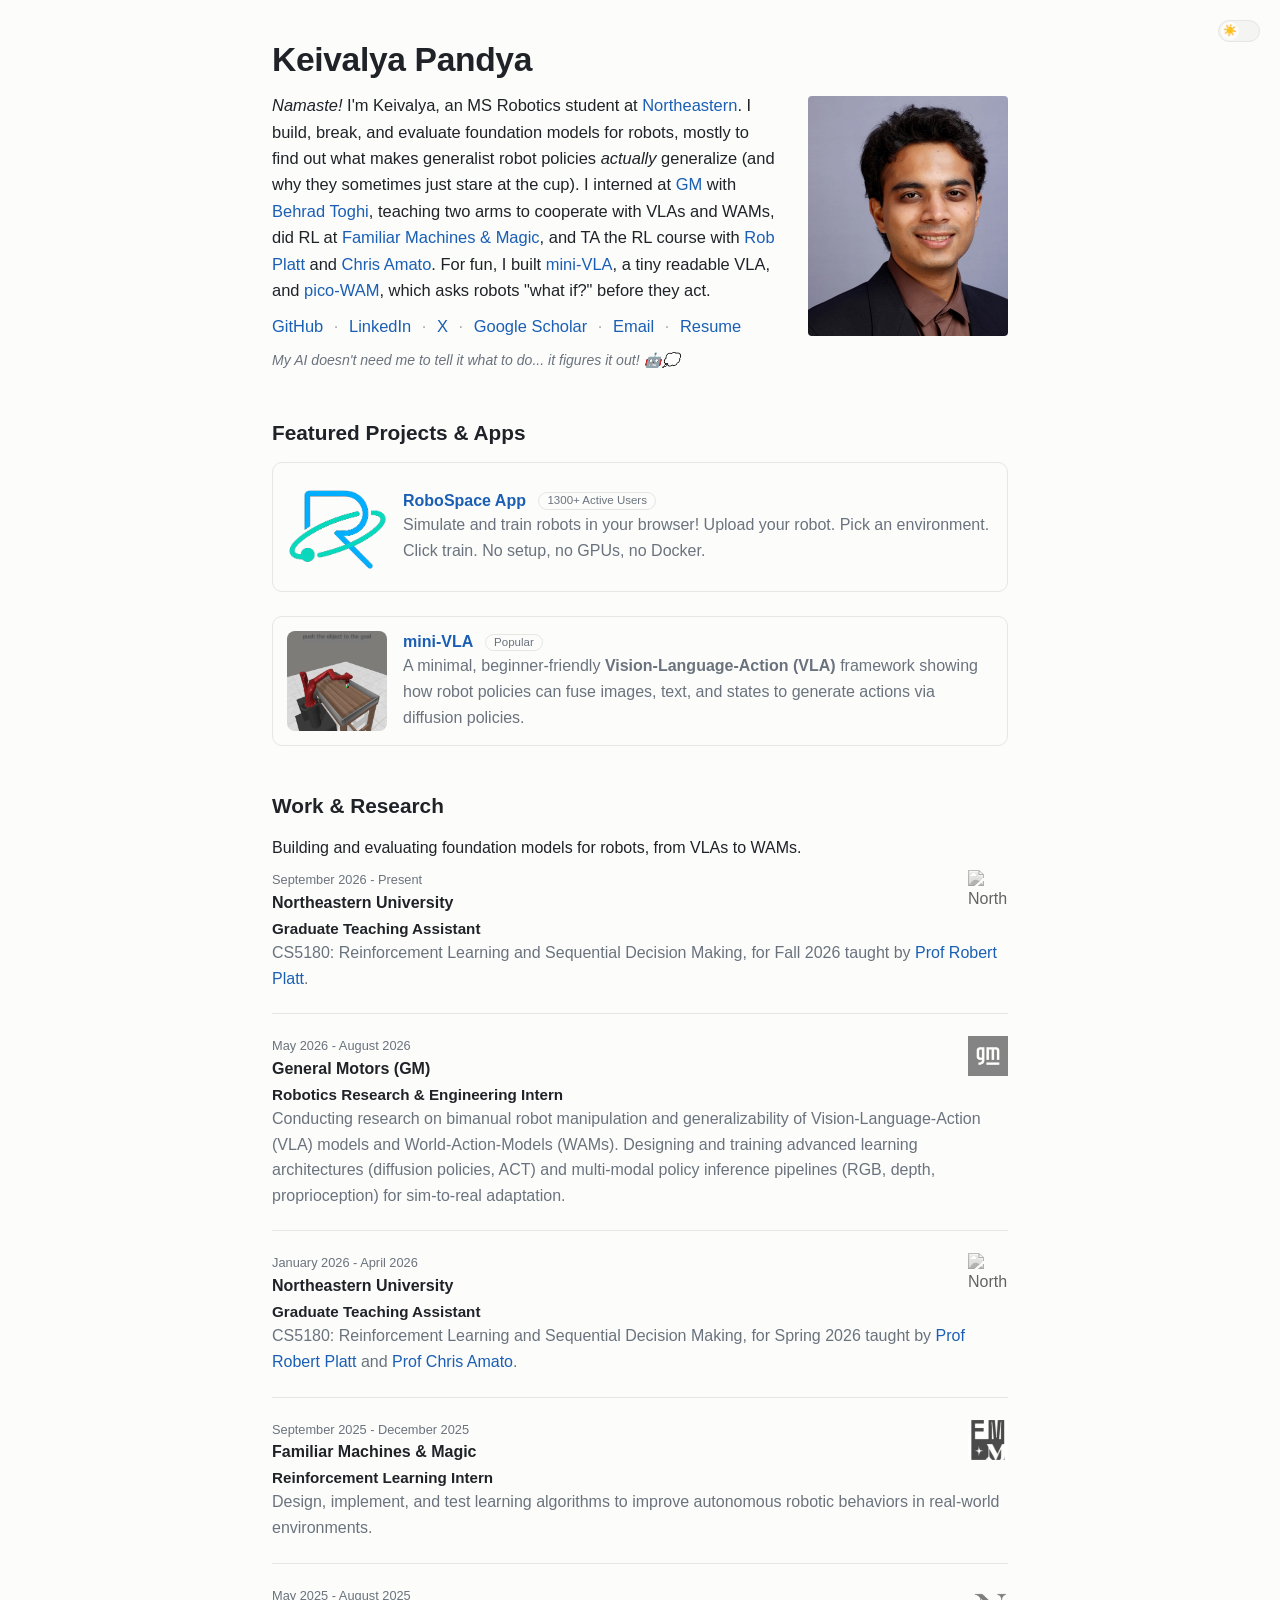
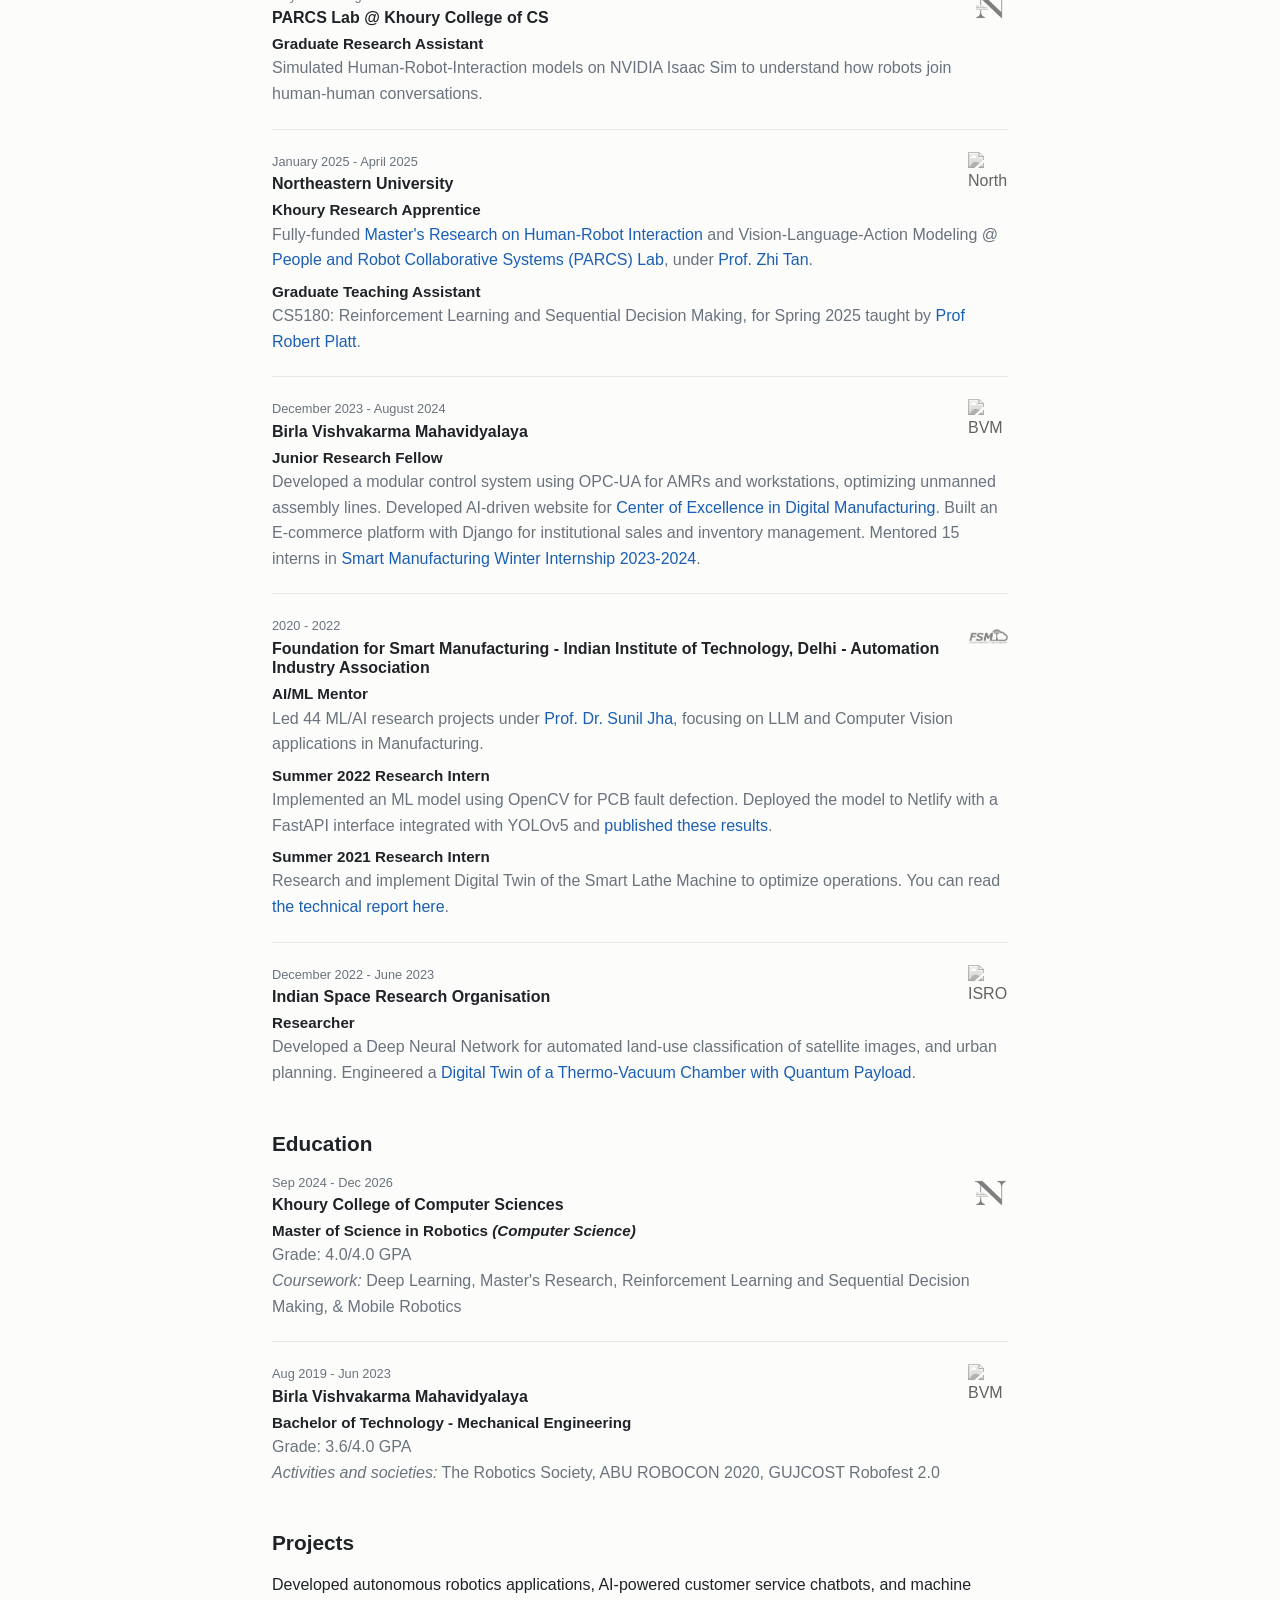
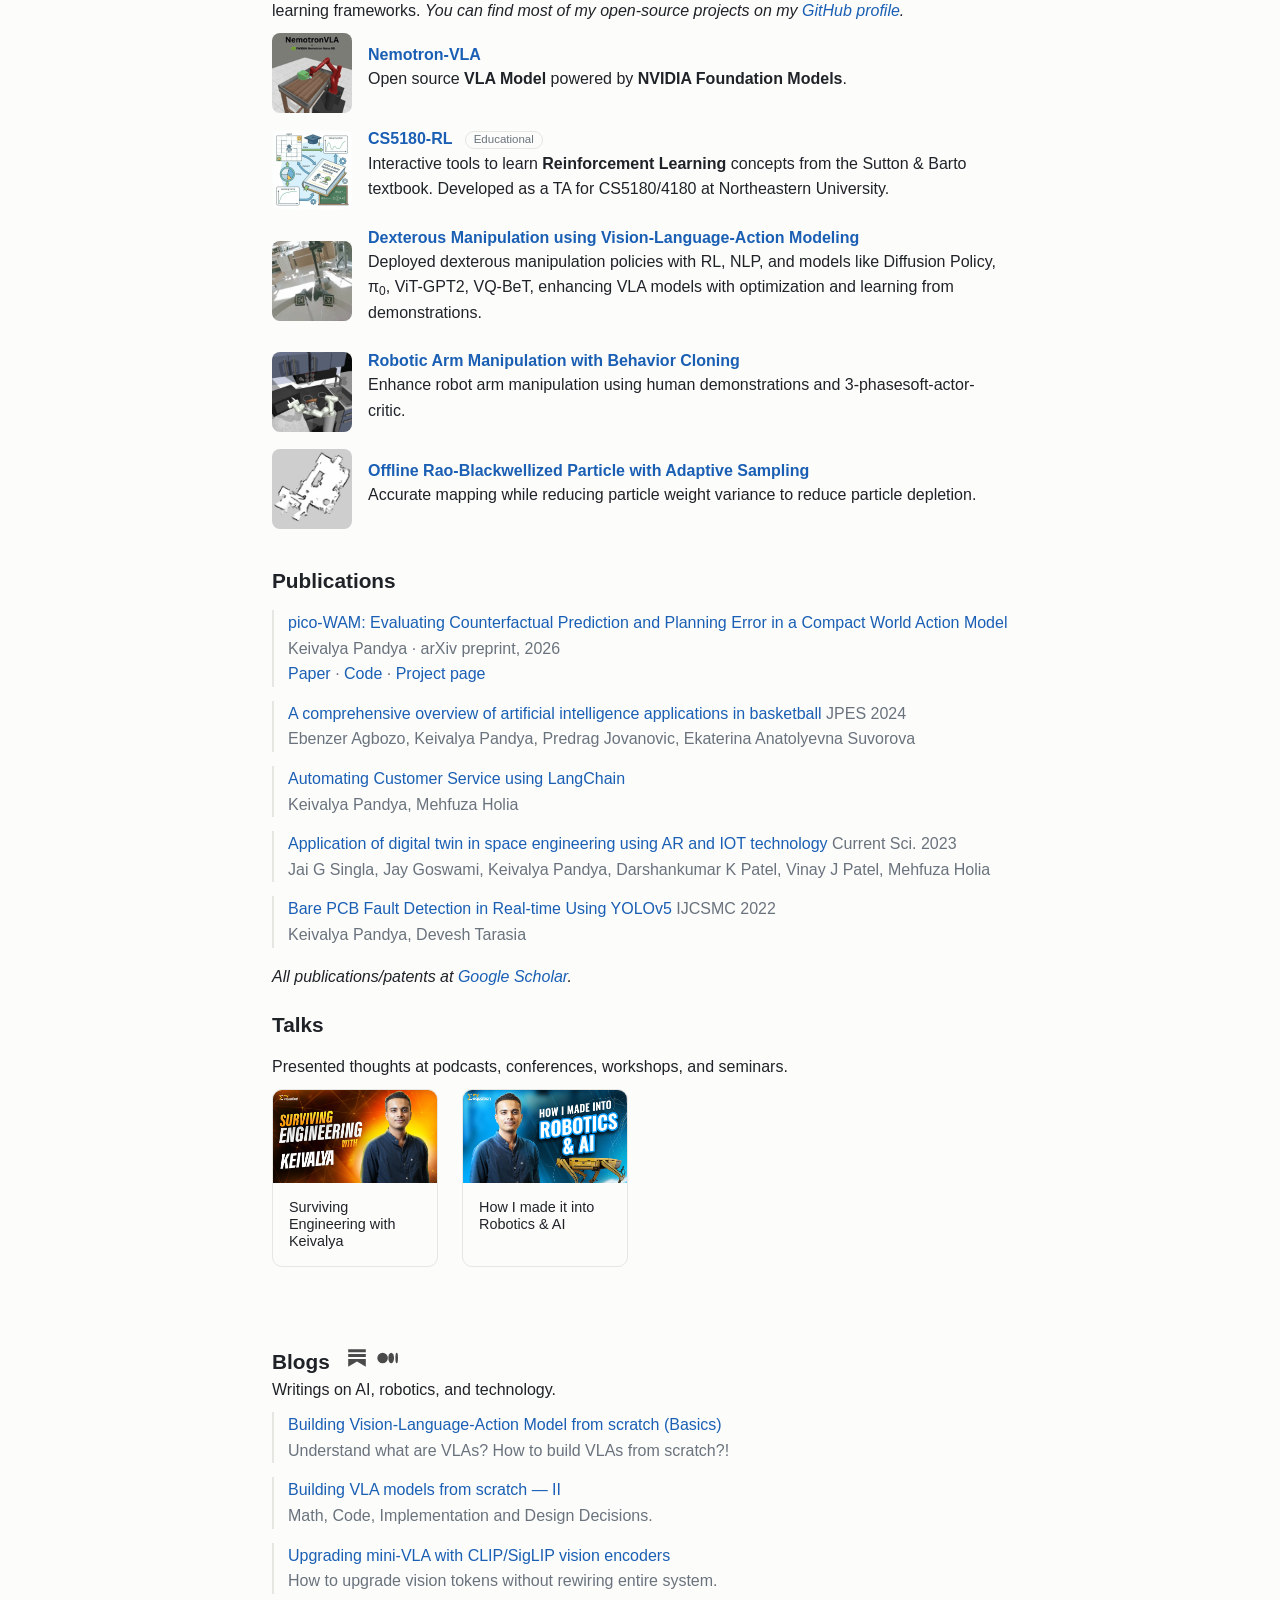
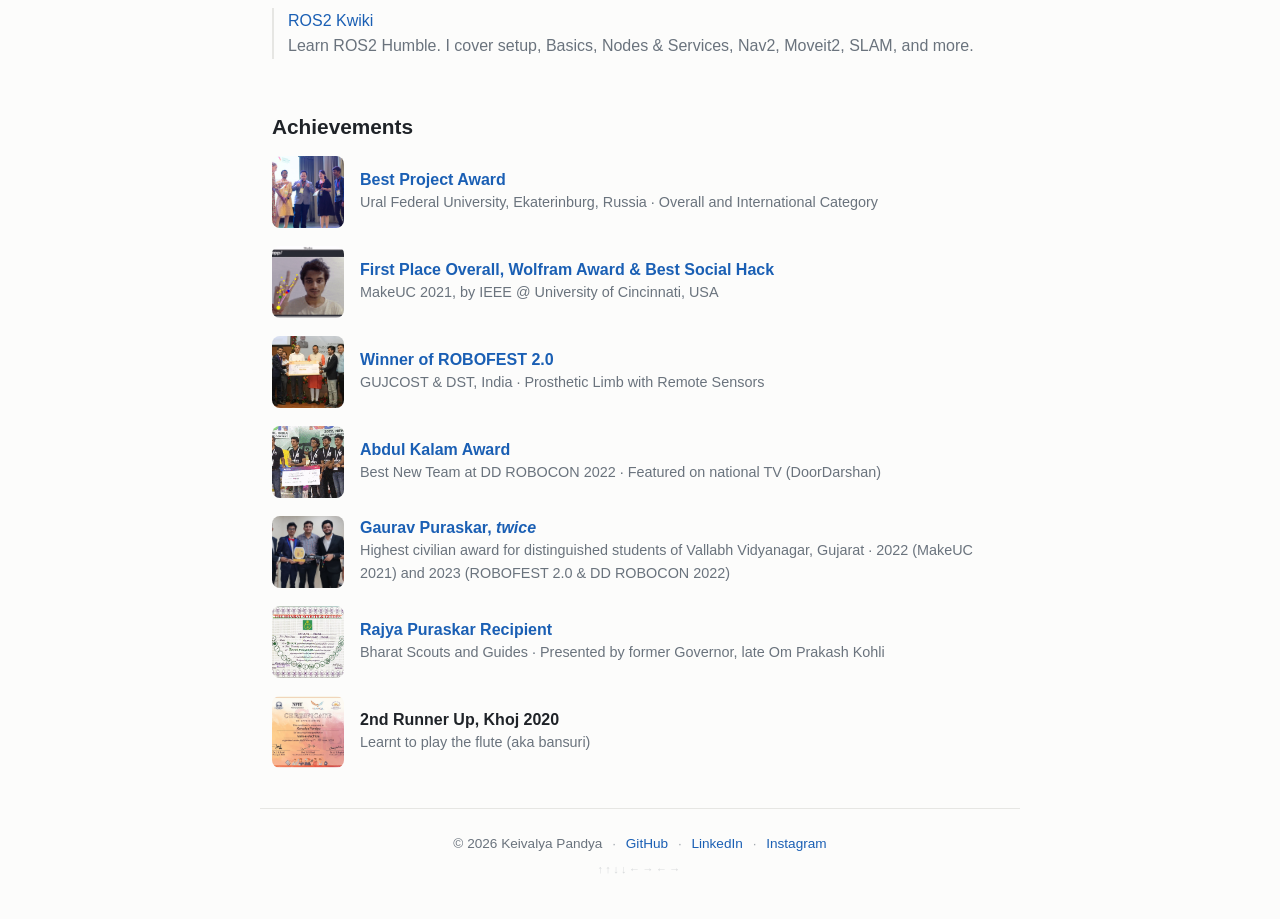
==== index.html @ 1aadc656 "Move resume link to the end of the hero links" ====
<!DOCTYPE html>
<html lang="en">

<head>
    <meta charset="UTF-8">
    <meta name="viewport" content="width=device-width, initial-scale=1.0">
    <title>Keivalya Pandya</title>
    <link rel="icon" href="assets/favicon.ico" type="image/x-icon">
    <link href="https://cdn.jsdelivr.net/npm/bootstrap@5.3.3/dist/css/bootstrap.min.css" rel="stylesheet">
    <link rel="stylesheet" href="style.css">
    <meta name="description"
        content="Keivalya Pandya is an AI researcher and robotics developer passionate about natural language processing for intelligent systems.">
    <meta name="keywords"
        content="Keivalya Pandya, AI, Robotics, NLP, HRI, Computer Vision, Reinforcement Learning, Perception, Mobile Robotics, Northeastern University, Khoury Research, PARCS Lab">
    <meta name="author" content="Keivalya Pandya">
    <meta property="og:title" content="Keivalya Pandya">
    <meta property="og:description"
        content="AI researcher and robotics developer passionate about natural language processing for intelligent systems.">
    <meta property="og:image" content="assets/keivalya.jpg">
    <meta property="og:url" content="https://keivalya.com">
    <meta property="og:type" content="website">
    <meta property="og:site_name" content="Keivalya Pandya">
    <meta property="og:locale" content="en_US">
    <meta name="twitter:card" content="summary">
    <meta name="twitter:site" content="@keivalya">
    <meta name="twitter:creator" content="@keivalya">
    <meta name="twitter:title" content="Keivalya Pandya">
    <meta name="twitter:description"
        content="AI researcher and robotics developer passionate about natural language processing for intelligent systems.">
    <meta name="twitter:image" content="assets/keivalya.jpg">
    <meta name="twitter:image:alt" content="Keivalya Pandya">
    <meta name="twitter:url" content="https://keivalya.com">
    <meta name="twitter:label1" content="Written by">
    <meta name="twitter:data1" content="Keivalya Pandya">
    <!-- Google tag (gtag.js) -->
    <script async src="https://www.googletagmanager.com/gtag/js?id=G-KB3W913BBC"></script>
    <script>
        window.dataLayer = window.dataLayer || [];
        function gtag() { dataLayer.push(arguments); }
        gtag('js', new Date());

        gtag('config', 'G-KB3W913BBC');
    </script>
    <script src="js/headline.js"></script>
    <script src="js/toggle-theme.js"></script>
    <script src="js/eggs.js" defer></script>
</head>

<body class="light-mode">
    <div class="theme-switch-wrapper">
        <label class="theme-switch" for="checkbox">
            <input type="checkbox" id="checkbox" onchange="toggleTheme()" />
            <div class="slider round"></div>
        </label>
    </div>
    <header class="hero container">
        <div class="hero-text">
            <h1>Keivalya Pandya</h1>
            <p class="hero-bio">
                <em>Namaste!</em> I'm Keivalya, an MS Robotics student at
                <a href="https://www.khoury.northeastern.edu/" target="_blank">Northeastern</a>. I build, break, and
                evaluate foundation models for robots, mostly to find out what makes generalist robot policies
                <em>actually</em> generalize (and why they sometimes just stare at the cup). I interned at
                <a href="https://www.gm.com/" target="_blank">GM</a> with
                <a href="https://toghi.net/" target="_blank">Behrad Toghi</a>, teaching two arms to cooperate with VLAs
                and WAMs, did RL at
                <a href="https://www.familiarmachines.com/" target="_blank">Familiar Machines &amp; Magic</a>, and TA
                the RL course with
                <a href="https://www.khoury.northeastern.edu/people/robert-platt/" target="_blank">Rob Platt</a> and
                <a href="https://www.khoury.northeastern.edu/people/chris-amato/" target="_blank">Chris Amato</a>.
                For fun, I built <a href="https://github.com/keivalya/mini-vla" target="_blank">mini-VLA</a>, a tiny
                readable VLA, and <a href="pico-wam/">pico-WAM</a>, which asks robots "what if?" before they act.
            </p>
            <p class="hero-links">
                <a href="https://github.com/keivalya" target="_blank">GitHub</a>
                <span class="sep">&middot;</span>
                <a href="https://linkedin.com/in/keivalya" target="_blank">LinkedIn</a>
                <span class="sep">&middot;</span>
                <a href="https://x.com/keivalyap" target="_blank">X</a>
                <span class="sep">&middot;</span>
                <a href="https://scholar.google.com/citations?user=Swvp-1MAAAAJ" target="_blank">Google Scholar</a>
                <span class="sep">&middot;</span>
                <a href="mailto:keivalyapandya@gmail.com">Email</a>
                <span class="sep">&middot;</span>
                <a href="resume.pdf" target="_blank">Resume</a>
            </p>
            <p class="hero-note" id="bio-text">I build robots so they work, and I play! 🤖🧠🦾</p>
        </div>
        <img src="assets/keivalya-hero.jpg" alt="Keivalya Pandya" class="hero-img" width="200" height="240" fetchpriority="high">
    </header>
    <div class="container">
        <section class="mb-4">
            <h2>Featured Projects & Apps</h2>
            <div class="row">
                <div class="col-md-12 d-flex align-items-center mb-4 featured-project">
                    <img loading="lazy" decoding="async" src="assets/robospace.png" alt="RoboSpace App" class="img-fluid rounded me-3"
                        style="width: 100px; height: 100px; object-fit: cover;">
                    <div>
                        <h5><a href="https://robospace.app" target="_blank">RoboSpace App</a> <span
                                class="tag">1300+ Active Users</span></h5>
                        <p>Simulate and train robots in your browser! Upload your robot. Pick an environment. Click
                            train. No setup, no GPUs, no Docker.</p>
                    </div>
                </div>

                <div class="col-md-12 d-flex align-items-center mb-4 featured-project">
                    <img loading="lazy" decoding="async" src="assets/mini-vla.gif" alt="mini-VLA" class="img-fluid rounded me-3"
                        style="width: 100px; height: 100px; object-fit: cover;">
                    <div>
                        <h5><a href="https://github.com/keivalya/mini-vla" target="_blank">mini-VLA</a> <span
                                class="tag">Popular</span></h5>
                        <p>A minimal, beginner-friendly <strong>Vision-Language-Action (VLA)</strong> framework showing
                            how robot policies can fuse images, text, and states to generate actions via diffusion
                            policies.</p>
                    </div>
                </div>
            </div>
        </section>
        <section class="mb-4">
            <h2>Work & Research</h2>
            <p>
                Building and evaluating foundation models for robots, from VLAs to WAMs.
            </p>
            <div class="timeline">
                <!-- Northeastern University (Fall 2026) -->
                <div class="timeline-item">
                    <div class="timeline-header">
                        <div class="timeline-info">
                            <div class="timeline-date">September 2026 - Present</div>
                            <h5>Northeastern University</h5>
                        </div>
                        <div class="company-logo">
                            <img loading="lazy" decoding="async" src="https://upload.wikimedia.org/wikipedia/commons/b/bb/NU_RGB_seal_R.png"
                                alt="Northeastern University Logo">
                        </div>
                    </div>
                    <div class="timeline-content">
                        <div class="position">
                            <h6>Graduate Teaching Assistant</h6>
                            <p>CS5180: Reinforcement Learning and Sequential Decision Making, for Fall 2026 taught by
                                <a href="https://www.khoury.northeastern.edu/people/robert-platt/" target="_blank">Prof
                                    Robert Platt</a>.
                            </p>
                        </div>
                    </div>
                </div>
                <!-- General Motors (GM) -->
                <div class="timeline-item">
                    <div class="timeline-header">
                        <div class="timeline-info">
                            <div class="timeline-date">May 2026 - August 2026</div>
                            <h5>General Motors (GM)</h5>
                        </div>
                        <div class="company-logo">
                            <img loading="lazy" decoding="async" src="assets/gm.png" alt="GM Logo">
                        </div>
                    </div>
                    <div class="timeline-content">
                        <div class="position">
                            <h6>Robotics Research & Engineering Intern</h6>
                            <p>Conducting research on bimanual robot manipulation and generalizability of
                                Vision-Language-Action (VLA) models and World-Action-Models (WAMs). Designing and
                                training advanced learning architectures (diffusion policies, ACT) and multi-modal
                                policy inference pipelines (RGB, depth, proprioception) for sim-to-real adaptation.</p>
                        </div>
                    </div>
                </div>
                <!-- Northeastern University (Spring 2026) -->
                <div class="timeline-item">
                    <div class="timeline-header">
                        <div class="timeline-info">
                            <div class="timeline-date">January 2026 - April 2026</div>
                            <h5>Northeastern University</h5>
                        </div>
                        <div class="company-logo">
                            <img loading="lazy" decoding="async" src="https://upload.wikimedia.org/wikipedia/commons/b/bb/NU_RGB_seal_R.png"
                                alt="Northeastern University Logo">
                        </div>
                    </div>
                    <div class="timeline-content">
                        <div class="position">
                            <h6>Graduate Teaching Assistant</h6>
                            <p>CS5180: Reinforcement Learning and Sequential Decision Making, for Spring 2026 taught by
                                <a href="https://www.khoury.northeastern.edu/people/robert-platt/" target="_blank">Prof
                                    Robert Platt</a> and <a
                                    href="https://www.khoury.northeastern.edu/people/chris-amato/" target="_blank">Prof
                                    Chris Amato</a>.
                            </p>
                        </div>
                    </div>
                </div>
                <!-- FMM -->
                <div class="timeline-item">
                    <div class="timeline-header">
                        <div class="timeline-info">
                            <div class="timeline-date">September 2025 - December 2025</div>
                            <h5>Familiar Machines & Magic</h5>
                        </div>
                        <div class="company-logo">
                            <img loading="lazy" decoding="async" src="assets/fmm_logo.jpeg" alt="FMM Logo">
                        </div>
                    </div>
                    <div class="timeline-content">
                        <div class="position">
                            <h6>Reinforcement Learning Intern</h6>
                            <p>Design, implement, and test learning algorithms to improve autonomous robotic behaviors
                                in real-world environments.</p>
                        </div>
                    </div>
                </div>
                <!-- PARCS Lab -->
                <div class="timeline-item">
                    <div class="timeline-header">
                        <div class="timeline-info">
                            <div class="timeline-date">May 2025 - August 2025</div>
                            <h5>PARCS Lab @ Khoury College of CS</h5>
                        </div>
                        <div class="company-logo">
                            <img loading="lazy" decoding="async" src="assets/khoury.png" alt="PARCS Lab Logo">
                        </div>
                    </div>
                    <div class="timeline-content">
                        <div class="position">
                            <h6>Graduate Research Assistant</h6>
                            <p>Simulated Human-Robot-Interaction models on NVIDIA Isaac Sim to understand how robots
                                join human-human conversations.</p>
                        </div>
                    </div>
                </div>
                <!-- Northeastern University -->
                <div class="timeline-item">
                    <div class="timeline-header">
                        <div class="timeline-info">
                            <div class="timeline-date">January 2025 - April 2025</div>
                            <h5>Northeastern University</h5>
                        </div>
                        <div class="company-logo">
                            <img loading="lazy" decoding="async" src="https://upload.wikimedia.org/wikipedia/commons/b/bb/NU_RGB_seal_R.png"
                                alt="Northeastern University Logo">
                        </div>
                    </div>
                    <div class="timeline-content">
                        <div class="position">
                            <h6>Khoury Research Apprentice</h6>
                            <p>Fully-funded <a href="https://www.keivalya.com/cs7675/" target="_blank">Master's Research
                                    on Human-Robot Interaction</a> and Vision-Language-Action
                                Modeling @ <a href="https://www.khoury.northeastern.edu/research-spaces/"
                                    target="_blank">People and
                                    Robot Collaborative Systems (PARCS) Lab</a>, under <a
                                    href="https://www.khoury.northeastern.edu/people/zhi-tan/">Prof. Zhi Tan</a>.</p>
                        </div>
                        <div class="position">
                            <h6>Graduate Teaching Assistant</h6>
                            <p>CS5180: Reinforcement Learning and Sequential Decision Making, for Spring 2025 taught by
                                <a href="https://www.khoury.northeastern.edu/people/robert-platt/" target="_blank">Prof
                                    Robert
                                    Platt</a>.
                            </p>
                        </div>
                    </div>
                </div>
                <!-- Birla Vishvakarma Mahavidyalaya -->
                <div class="timeline-item">
                    <div class="timeline-header">
                        <div class="timeline-info">
                            <div class="timeline-date">December 2023 - August 2024</div>
                            <h5>Birla Vishvakarma Mahavidyalaya</h5>
                        </div>
                        <div class="company-logo">
                            <img loading="lazy" decoding="async" src="https://upload.wikimedia.org/wikipedia/en/2/2c/Birla_Vishvakarma_Mahavidyalaya_logo.png"
                                alt="BVM Logo">
                        </div>
                    </div>
                    <div class="timeline-content">
                        <div class="position">
                            <h6>Junior Research Fellow</h6>
                            <p>Developed a modular control system using OPC-UA for AMRs and workstations, optimizing
                                unmanned assembly lines. Developed AI-driven website for <a
                                    href="https://bvmengineering.ac.in/dm/index.html" target="_blank"> Center of
                                    Excellence in Digital Manufacturing</a>. Built
                                an E-commerce platform with Django for institutional sales and inventory management.
                                Mentored 15 interns in <a
                                    href="https://bvmengineering.ac.in/dm/pages/internship.html">Smart Manufacturing
                                    Winter Internship 2023-2024</a>.</p>
                        </div>
                    </div>
                </div>
                <!-- Foundation for Smart Manufacturing -->
                <div class="timeline-item">
                    <div class="timeline-header">
                        <div class="timeline-info">
                            <div class="timeline-date">2020 - 2022</div>
                            <h5>Foundation for Smart Manufacturing - Indian Institute of Technology, Delhi - Automation
                                Industry Association</h5>
                        </div>
                        <div class="company-logo">
                            <img loading="lazy" decoding="async" src="assets/fsm.png" alt="Tesla Logo">
                        </div>
                    </div>
                    <div class="timeline-content">
                        <div class="position">
                            <h6>AI/ML Mentor</h6>
                            <p>Led 44 ML/AI research projects under <a
                                    href="https://mech.iitd.ac.in/faculty-profile/169" target="_blank">Prof. Dr. Sunil
                                    Jha</a>, focusing on LLM and Computer
                                Vision applications in Manufacturing.</p>
                        </div>
                        <div class="position">
                            <h6>Summer 2022 Research Intern</h6>
                            <p>Implemented an ML model using OpenCV for PCB fault defection. Deployed the model to
                                Netlify with a FastAPI interface integrated with YOLOv5 and <a
                                    href="https://ijcsmc.com/docs/papers/December2022/V11I12202213.pdf">published these
                                    results</a>.</p>
                        </div>
                        <div class="position">
                            <h6>Summer 2021 Research Intern</h6>
                            <p>Research and implement Digital Twin of the Smart Lathe Machine to optimize operations.
                                You can read <a href="http://dx.doi.org/10.13140/RG.2.2.31981.87522">the technical
                                    report here</a>.</p>
                        </div>
                    </div>
                </div>
                <!-- Indian Space Research Organisation -->
                <div class="timeline-item">
                    <div class="timeline-header">
                        <div class="timeline-info">
                            <div class="timeline-date">December 2022 - June 2023</div>
                            <h5>Indian Space Research Organisation</h5>
                        </div>
                        <div class="company-logo">
                            <img loading="lazy" decoding="async" src="https://upload.wikimedia.org/wikipedia/commons/b/bd/Indian_Space_Research_Organisation_Logo.svg"
                                alt="ISRO Logo">
                        </div>
                    </div>
                    <div class="timeline-content">
                        <div class="position">
                            <h6>Researcher</h6>
                            <p>Developed a Deep Neural Network for automated land-use classification of satellite
                                images, and urban planning. Engineered a <a
                                    href="https://www.currentscience.ac.in/Volumes/125/10/1126.pdf">Digital Twin of a
                                    Thermo-Vacuum Chamber with Quantum Payload</a>.</p>
                        </div>
                    </div>
                </div>
            </div>
        </section>
        <section class="mb-4">
            <h2>Education</h2>
            <p></p>
            <div class="timeline">
                <!-- Khoury College of Computer Sciences -->
                <div class="timeline-item">
                    <div class="timeline-header">
                        <div class="timeline-info">
                            <div class="timeline-date">Sep 2024 - Dec 2026</div>
                            <h5>Khoury College of Computer Sciences</h5>
                        </div>
                        <div class="company-logo">
                            <img loading="lazy" decoding="async" src="assets/khoury.png" alt="Khoury College of Computer Science Logo">
                        </div>
                    </div>
                    <div class="timeline-content">
                        <div class="position">
                            <h6>Master of Science in Robotics <i>(Computer Science)</i></h6>
                            <p>Grade: 4.0/4.0 GPA
                                <br> <i>Coursework:</i> Deep Learning, Master's Research, Reinforcement Learning and
                                Sequential Decision Making, & Mobile Robotics
                            </p>
                        </div>
                    </div>
                </div>
                <!-- Birla Vishvakarma Mahavidyalaya -->
                <div class="timeline-item">
                    <div class="timeline-header">
                        <div class="timeline-info">
                            <div class="timeline-date">Aug 2019 - Jun 2023</div>
                            <h5>Birla Vishvakarma Mahavidyalaya</h5>
                        </div>
                        <div class="company-logo">
                            <img loading="lazy" decoding="async" src="https://upload.wikimedia.org/wikipedia/en/2/2c/Birla_Vishvakarma_Mahavidyalaya_logo.png"
                                alt="BVM Logo">
                        </div>
                    </div>
                    <div class="timeline-content">
                        <div class="position">
                            <h6>Bachelor of Technology - Mechanical Engineering</h6>
                            <p>Grade: 3.6/4.0 GPA
                                <br>
                                <i>Activities and societies:</i> The Robotics Society, ABU ROBOCON 2020, GUJCOST
                                Robofest 2.0
                            </p>
                        </div>
                    </div>
                </div>
            </div>
        </section>
        <section class="mb-4">
            <h2>Projects</h2>
            <p>Developed autonomous robotics applications, AI-powered customer service chatbots, and machine learning
                frameworks. <i>You can find most of my open-source projects on my <a href="https://github.com/keivalya"
                        target="_blank">GitHub profile</a>.</i></p>
            <div class="row">

                <div class="col-md-12 d-flex align-items-center mb-3">
                    <img loading="lazy" decoding="async" src="assets/nemotron-vla.gif" alt="Nemotron-VLA" class="img-fluid rounded me-3"
                        style="width: 80px; height: 80px; object-fit: cover;">
                    <div>
                        <h5><a href="https://github.com/keivalya/nemotron-vla" target="_blank">Nemotron-VLA</a></h5>
                        <p>Open source <strong>VLA Model</strong> powered by <strong>NVIDIA Foundation Models</strong>.
                        </p>
                    </div>
                </div>
                <div class="col-md-12 d-flex align-items-center mb-3">
                    <img loading="lazy" decoding="async" src="assets/cs5180-rl.png" alt="CS5180-RL" class="img-fluid rounded me-3"
                        style="width: 80px; height: 80px; object-fit: cover;">
                    <div>
                        <h5><a href="https://github.com/keivalya/cs5180-rl" target="_blank">CS5180-RL</a> <span
                                class="tag">Educational</span></h5>
                        <p>Interactive tools to learn <strong>Reinforcement Learning</strong> concepts from the Sutton &
                            Barto textbook. Developed as a TA for CS5180/4180 at Northeastern University.</p>
                    </div>
                </div>
                <div class="col-md-12 d-flex align-items-center mb-3">
                    <img loading="lazy" decoding="async" src="assets/stretch3.gif" alt="RBPF improved" class="img-fluid rounded me-3"
                        style="width: 80px; height: 80px;">
                    <div>
                        <h5><a href="https://github.com/keivalya/cs7675" target="_blank">Dexterous Manipulation using
                                Vision-Language-Action Modeling</a></h5>
                        <p>Deployed dexterous manipulation policies with RL, NLP, and models like Diffusion Policy,
                            &#960;<sub>0</sub>, ViT-GPT2, VQ-BeT, enhancing VLA models with optimization and learning
                            from demonstrations.</p>
                    </div>
                </div>
                <div class="col-md-12 d-flex align-items-center mb-3">
                    <img loading="lazy" decoding="async" src="assets/arm-man-3-sac.gif" alt="Robotic Arm Manipulation with Behavior Cloning"
                        class="img-fluid rounded me-3" style="width: 80px; height: 80px;">
                    <div>
                        <h5><a href="https://keivalya.github.io/arm-manipulation-behavior-cloning/"
                                target="_blank">Robotic
                                Arm Manipulation with Behavior Cloning</a>
                        </h5>
                        <p>Enhance robot arm manipulation using human demonstrations and 3-phasesoft-actor-critic.</p>
                    </div>
                </div>
                <div class="col-md-12 d-flex align-items-center mb-3">
                    <img loading="lazy" decoding="async" src="assets/rbpf.png" alt="RBPF improved" class="img-fluid rounded me-3"
                        style="width: 80px; height: 80px;">
                    <div>
                        <h5><a href="https://keivalya.github.io/rbpf-adaptive/" target="_blank">Offline
                                Rao-Blackwellized
                                Particle with Adaptive Sampling</a></h5>
                        <p>Accurate mapping while reducing particle weight variance to reduce particle depletion.</p>
                    </div>
                </div>
            </div>
        </section>
        <section class="mb-4">
            <h2>Publications</h2>
            <ul class="entries">
                <li class="entry">
                    <a href="/pico-wam/">pico-WAM: Evaluating Counterfactual Prediction and Planning Error in a Compact World Action Model</a><br>
                    Keivalya Pandya · arXiv preprint, 2026<br>
                    <a href="https://arxiv.org/abs/2611.01039">Paper</a> ·
                    <a href="https://github.com/keivalya/pico-wam">Code</a> ·
                    <a href="/pico-wam/">Project page</a>
                </li>
                <li class="entry">
                    <a href="https://efsupit.ro/images/stories/ianuarie2024/Art6.pdf">A comprehensive overview of
                        artificial intelligence applications in basketball</a> JPES
                    2024<br>
                    Ebenzer Agbozo, Keivalya Pandya, Predrag Jovanovic, Ekaterina Anatolyevna Suvorova
                </li>
                <li class="entry">
                    <a href="https://arxiv.org/pdf/2310.05421">Automating Customer Service using LangChain</a><br>
                    Keivalya Pandya, Mehfuza Holia
                </li>
                <li class="entry">
                    <a href="https://www.currentscience.ac.in/Volumes/125/10/1126.pdf">Application of digital twin in
                        space engineering using AR and IOT technology</a> Current
                    Sci. 2023<br>
                    Jai G Singla, Jay Goswami, Keivalya Pandya, Darshankumar K Patel, Vinay J Patel, Mehfuza Holia
                </li>
                <li class="entry">
                    <a href="https://ijcsmc.com/docs/papers/December2022/V11I12202213.pdf">Bare PCB Fault Detection in
                        Real-time Using YOLOv5</a> IJCSMC 2022<br>
                    Keivalya Pandya, Devesh Tarasia
                </li>
            </ul>
            <p><i>All publications/patents at <a href="https://scholar.google.com/citations?user=Swvp-1MAAAAJ"
                        target="_blank">Google Scholar</a>.</i></p>
        </section>
        <section>
            <h2>Talks</h2>
            <p>Presented thoughts at podcasts, conferences, workshops, and seminars.</p>
            <div class="row">
                <div class="col-md-3 mb-4">
                    <a href="https://youtu.be/pvDL-bTFKvE" target="_blank">
                        <div class="card h-100">
                            <img loading="lazy" decoding="async" src="assets/surviving-eng.jpg" class="card-img-top" alt="GPU Mode 2024">
                            <div class="card-body">
                                <h5 class="card-title">Surviving Engineering with Keivalya</h5>
                            </div>
                        </div>
                    </a>
                </div>
                <div class="col-md-3 mb-4">
                    <a href="https://youtu.be/mq1eXA9PMJY" target="_blank">
                        <div class="card h-100">
                            <img loading="lazy" decoding="async" src="assets/how-robo.jpg" class="card-img-top" alt="No Priors podcast">
                            <div class="card-body">
                                <h5 class="card-title">How I made it into Robotics & AI</h5>
                            </div>
                        </div>
                    </a>
                </div>
            </div>
        </section>
        <section>
            <div class="d-flex align-items-center">
                <h2 class="mb-0 me-3">Blogs</h2>
                <a href="https://substack.com/@keivalya" target="_blank" class="me-2">
                    <div class="social-icon substack-icon" aria-label="Substack logo"
                       ></div>
                </a>
                <a href="https://medium.com/@keivalyap" target="_blank">
                    <div class="social-icon medium-icon" aria-label="Medium logo">
                    </div>
                </a>
            </div>
            <p>Writings on AI, robotics, and technology.</p>
            <ul class="entries">
                <!-- VLA -->
                <li class="entry">
                    <a
                        href="https://open.substack.com/pub/keivalya/p/building-vision-language-action-from?utm_campaign=post-expanded-share&utm_medium=web">
                        Building Vision-Language-Action Model from scratch (Basics)
                    </a><br>
                    Understand what are VLAs? How to build VLAs from scratch?!
                </li>

                <li class="entry">
                    <a href="https://medium.com/@keivalyap/building-vla-models-from-scratch-ii-0180020dbc85">
                        Building VLA models from scratch — II
                    </a><br>
                    Math, Code, Implementation and Design Decisions.
                </li>

                <li class="entry">
                    <a href="https://medium.com/@keivalyap/mini-vla-with-vision-encoders-f9ba8d8d2988">
                        Upgrading mini-VLA with CLIP/SigLIP vision encoders
                    </a><br>
                    How to upgrade vision tokens without rewiring entire system.
                </li>


                <!-- ROS2 -->
                <li class="entry">
                    <a
                        href="https://evening-carriage-281.notion.site/7b4a971e7696409da6996d54810db4ac?v=65802b79298f4778a52b4df2acb94436">ROS2
                        Kwiki</a><br>
                    Learn ROS2 Humble. I cover setup, Basics, Nodes & Services, Nav2, Moveit2, SLAM, and more.
                </li>
            </ul>

        </section>
        <section class="mb-4">
            <h2>Achievements</h2>
            <ul class="awards">
                <li class="award">
                    <img src="assets/achievements/urfu.jpg" alt="Best Project Award - Ural Federal University" loading="lazy" decoding="async">
                    <div>
                        <h5><a href="https://drive.google.com/file/d/1j_tU7cXZXltu8sru42WtBnHZqCYznmia/view?usp=drive_link" target="_blank">Best Project Award</a></h5>
                        <p>Ural Federal University, Ekaterinburg, Russia · Overall and International Category</p>
                    </div>
                </li>
                <li class="award">
                    <img src="assets/achievements/mudra.gif" alt="First Place Overall - MakeUC 2021" loading="lazy" decoding="async">
                    <div>
                        <h5><a href="https://devpost.com/software/mudra-zeo1qw" target="_blank">First Place Overall, Wolfram Award &amp; Best Social Hack</a></h5>
                        <p>MakeUC 2021, by IEEE @ University of Cincinnati, USA</p>
                    </div>
                </li>
                <li class="award">
                    <img src="assets/achievements/robofest.jpg" alt="Winner of ROBOFEST 2.0" loading="lazy" decoding="async">
                    <div>
                        <h5><a href="https://www.youtube.com/watch?v=sRTgbTMgue0" target="_blank">Winner of ROBOFEST 2.0</a></h5>
                        <p>GUJCOST &amp; DST, India · Prosthetic Limb with Remote Sensors</p>
                    </div>
                </li>
                <li class="award">
                    <img src="assets/achievements/robocon22.gif" alt="Abdul Kalam Award" loading="lazy" decoding="async">
                    <div>
                        <h5><a href="https://www.youtube.com/live/yW7tjc2P8O0?feature=share&amp;t=14195" target="_blank">Abdul Kalam Award</a></h5>
                        <p>Best New Team at DD ROBOCON 2022 · Featured on national TV (DoorDarshan)</p>
                    </div>
                </li>
                <li class="award">
                    <img src="assets/achievements/gaurav23.jpg" alt="Gaurav Puraskar" loading="lazy" decoding="async">
                    <div>
                        <h5><a href="https://www.linkedin.com/posts/keivalya_03032023-another-added-to-the-collection-activity-7037821136176394240-7xY1" target="_blank">Gaurav Puraskar, <em>twice</em></a></h5>
                        <p>Highest civilian award for distinguished students of Vallabh Vidyanagar, Gujarat · 2022 (MakeUC 2021) and 2023 (ROBOFEST 2.0 &amp; DD ROBOCON 2022)</p>
                    </div>
                </li>
                <li class="award">
                    <img src="assets/achievements/scouts.jpg" alt="Rajya Puraskar Recipient" loading="lazy" decoding="async">
                    <div>
                        <h5><a href="https://drive.google.com/file/d/1wXGn0k4IuBGn4VehY4IJRKesNN9X86HM/view?usp=drive_link" target="_blank">Rajya Puraskar Recipient</a></h5>
                        <p>Bharat Scouts and Guides · Presented by former Governor, late Om Prakash Kohli</p>
                    </div>
                </li>
                <li class="award">
                    <img src="assets/achievements/khoj.jpg" alt="Khoj certificate" loading="lazy" decoding="async">
                    <div>
                        <h5>2nd Runner Up, Khoj 2020</h5>
                        <p>Learnt to play the flute (aka bansuri)</p>
                    </div>
                </li>
            </ul>
        </section>
    </div>
    <footer>
        <p>&copy; <span id="year"></span> Keivalya Pandya
            <span class="sep">&middot;</span> <a href="https://github.com/keivalya" target="_blank">GitHub</a>
            <span class="sep">&middot;</span> <a href="https://www.linkedin.com/in/keivalya" target="_blank">LinkedIn</a>
            <span class="sep">&middot;</span> <a href="https://instagram.com/keivalya" target="_blank">Instagram</a>
        </p>
        <p class="footer-hint" title="a classic">&uarr;&uarr;&darr;&darr;&larr;&rarr;&larr;&rarr;</p>
    </footer>
</body>

</html>
---- style.css ----
/* ---------- Tokens ---------- */
body.light-mode {
    --bg: #fcfcfb;
    --text: #1f2328;
    --muted: #6a737d;
    --line: #e6e6e3;
    --surface: #f4f4f2;
    --link: #1a5fb4;
    --link-hover: #0f3f7a;
}

body.dark-mode {
    --bg: #121212;
    --text: #e8e8e6;
    --muted: #9aa0a6;
    --line: #2a2a2a;
    --surface: #1b1b1b;
    --link: #7fb2ff;
    --link-hover: #a9cbff;
}

/* ---------- Base ---------- */
body {
    font-family: -apple-system, BlinkMacSystemFont, "Segoe UI", Roboto, "Helvetica Neue", Arial, sans-serif;
    background: var(--bg);
    color: var(--text);
    line-height: 1.6;
    transition: background 0.3s, color 0.3s;
}

.container {
    max-width: 760px;
    margin: 40px auto;
}

h1, h2, h3, h4, h5, h6 {
    color: var(--text);
}

h2 {
    font-size: 1.3rem;
    font-weight: 600;
    margin-bottom: 16px;
}

h5 {
    font-size: 1rem;
    font-weight: 600;
    margin-bottom: 2px;
}

h6 {
    font-size: 0.95rem;
    font-weight: 600;
    margin-bottom: 2px;
}

p {
    margin-bottom: 0.6rem;
}

a {
    color: var(--link);
    text-decoration: none;
    transition: color 0.2s;
}

a:hover {
    color: var(--link-hover);
    text-decoration: underline;
    text-underline-offset: 3px;
}

section {
    margin-bottom: 56px;
    padding: 0;
    border: 0;
}

.sep {
    margin: 0 6px;
    color: var(--muted);
    opacity: 0.6;
}

/* Small, quiet labels (replaces colored badges) */
.tag {
    display: inline-block;
    margin-left: 8px;
    padding: 1px 8px;
    font-size: 0.72rem;
    font-weight: 500;
    color: var(--muted);
    border: 1px solid var(--line);
    border-radius: 999px;
    vertical-align: middle;
}

/* ---------- Theme switch ---------- */
.theme-switch-wrapper {
    position: absolute;
    top: 20px;
    right: 20px;
    z-index: 100;
}

.theme-switch {
    display: inline-block;
    height: 22px;
    position: relative;
    width: 42px;
}

.theme-switch input {
    display: none;
}

.slider {
    position: absolute;
    inset: 0;
    cursor: pointer;
    background: var(--surface);
    border: 1px solid var(--line);
    border-radius: 999px;
    transition: 0.3s;
}

.slider:before {
    content: "☀️";
    position: absolute;
    left: 2px;
    top: 1px;
    width: 18px;
    height: 18px;
    font-size: 11px;
    display: flex;
    align-items: center;
    justify-content: center;
    border-radius: 50%;
    background: var(--bg);
    transition: 0.3s;
}

input:checked+.slider:before {
    content: "🌙";
    transform: translateX(20px);
}

/* ---------- Hero ---------- */
.hero {
    display: flex;
    align-items: flex-start;
    gap: 32px;
    margin-bottom: 0;
}

.hero-text {
    flex: 1;
    min-width: 0;
}

.hero h1 {
    font-size: 2.1rem;
    font-weight: 700;
    letter-spacing: -0.01em;
    margin-bottom: 12px;
}

.hero-bio,
.hero-links {
    font-size: 1.03rem;
}

.hero-note {
    font-size: 0.88rem;
    font-style: italic;
    color: var(--muted);
    cursor: default;
    user-select: none;
}

.hero-img {
    width: 200px;
    height: 240px;
    object-fit: cover;
    flex-shrink: 0;
    margin-top: 56px;
    border-radius: 4px;
}

@media screen and (max-width: 768px) {
    .hero {
        flex-direction: column-reverse;
        align-items: center;
        gap: 16px;
    }

    .hero-img {
        width: 160px;
        height: 190px;
        margin-top: 0;
    }
}

/* ---------- Featured projects ---------- */
.featured-project {
    border: 1px solid var(--line);
    border-radius: 10px;
    padding: 14px;
    transition: border-color 0.2s;
}

.featured-project:hover {
    border-color: var(--muted);
}

.featured-project p {
    margin: 0;
    color: var(--muted);
}

/* ---------- Timeline (work, education) ---------- */
.timeline-item {
    padding: 0 0 22px;
    margin-bottom: 22px;
    border-bottom: 1px solid var(--line);
}

.timeline-item:last-child {
    border-bottom: 0;
    margin-bottom: 0;
}

.timeline-header {
    display: flex;
    justify-content: space-between;
    align-items: flex-start;
    gap: 16px;
    margin-bottom: 6px;
}

.timeline-info {
    flex: 1;
}

.timeline-date {
    font-size: 0.8rem;
    color: var(--muted);
    margin-bottom: 2px;
    font-variant-numeric: tabular-nums;
}

.company-logo {
    width: 40px;
    height: 40px;
    flex-shrink: 0;
    display: flex;
    align-items: center;
    justify-content: center;
}

.company-logo img {
    max-width: 100%;
    max-height: 100%;
    object-fit: contain;
    filter: grayscale(1);
    opacity: 0.7;
    transition: filter 0.3s, opacity 0.3s;
}

.timeline-item:hover .company-logo img {
    filter: none;
    opacity: 1;
}

.position {
    margin-bottom: 10px;
}

.position:last-child {
    margin-bottom: 0;
}

.position p {
    margin: 0;
    color: var(--muted);
}

/* ---------- Projects list ---------- */
section .row>.d-flex img.rounded {
    border-radius: 8px !important;
}

/* ---------- Publications / blogs ---------- */
.entries {
    list-style: none;
    padding-left: 0;
}

.entry {
    padding-left: 14px;
    border-left: 2px solid var(--line);
    margin-bottom: 14px;
    color: var(--muted);
}

.entry>a:first-child {
    font-weight: 500;
}

/* ---------- Talks ---------- */
.card {
    border: 1px solid var(--line);
    border-radius: 10px;
    overflow: hidden;
    background: var(--bg);
    box-shadow: none;
    transition: border-color 0.2s;
}

.card:hover {
    border-color: var(--muted);
}

.card-title {
    font-size: 0.9rem;
    font-weight: 500;
    color: var(--text);
    margin: 0;
}

/* ---------- Achievements ---------- */
.awards {
    list-style: none;
    padding: 0;
    margin: 0;
}

.award {
    display: flex;
    align-items: center;
    gap: 16px;
    margin-bottom: 18px;
}

.award img {
    width: 72px;
    height: 72px;
    object-fit: cover;
    border-radius: 8px;
    flex-shrink: 0;
}

.award p {
    margin: 0;
    font-size: 0.9rem;
    color: var(--muted);
}

/* ---------- Social icons (blog header) ---------- */
.social-icon {
    width: 22px;
    height: 22px;
    background-size: contain;
    background-position: center;
    background-repeat: no-repeat;
    display: inline-block;
    opacity: 0.7;
}

.light-mode .substack-icon { background-image: url('assets/socials/substack_light.svg'); }
.dark-mode .substack-icon { background-image: url('assets/socials/substack_dark.svg'); }
.light-mode .medium-icon { background-image: url('assets/socials/medium_light.svg'); }
.dark-mode .medium-icon { background-image: url('assets/socials/medium_dark.svg'); }

/* ---------- Footer ---------- */
footer {
    max-width: 760px;
    margin: 0 auto;
    padding: 24px 12px 40px;
    border-top: 1px solid var(--line);
    font-size: 0.85rem;
    color: var(--muted);
    text-align: center;
}

footer p {
    margin: 0;
}

.footer-hint {
    margin-top: 6px !important;
    font-size: 0.7rem;
    letter-spacing: 0.2em;
    opacity: 0.25;
    user-select: none;
}

/* ---------- Easter eggs ---------- */
.egg-toast {
    position: fixed;
    left: 50%;
    bottom: 28px;
    transform: translate(-50%, 12px);
    max-width: calc(100% - 32px);
    padding: 10px 16px;
    font-size: 0.9rem;
    color: var(--bg);
    background: var(--text);
    border-radius: 8px;
    opacity: 0;
    transition: opacity 0.25s, transform 0.25s;
    pointer-events: none;
    z-index: 1000;
}

.egg-toast.show {
    opacity: 1;
    transform: translate(-50%, 0);
}

.egg-robot {
    position: fixed;
    bottom: 8px;
    left: -60px;
    font-size: 32px;
    z-index: 999;
    pointer-events: none;
    animation: egg-roll 4s linear forwards;
}

@keyframes egg-roll {
    to { transform: translateX(calc(100vw + 120px)); }
}

.egg-wiggle {
    animation: egg-wiggle 0.5s ease;
}

@keyframes egg-wiggle {
    25% { transform: rotate(-3deg); }
    75% { transform: rotate(3deg); }
}

@media (prefers-reduced-motion: reduce) {
    .egg-robot, .egg-wiggle { animation: none; }
    .egg-robot { display: none; }
}

/* keep bordered cards inside the text column (Bootstrap rows have negative gutters) */
.row>.featured-project {
    width: calc(100% - var(--bs-gutter-x));
    margin-left: calc(var(--bs-gutter-x) * 0.5);
    margin-right: calc(var(--bs-gutter-x) * 0.5);
}
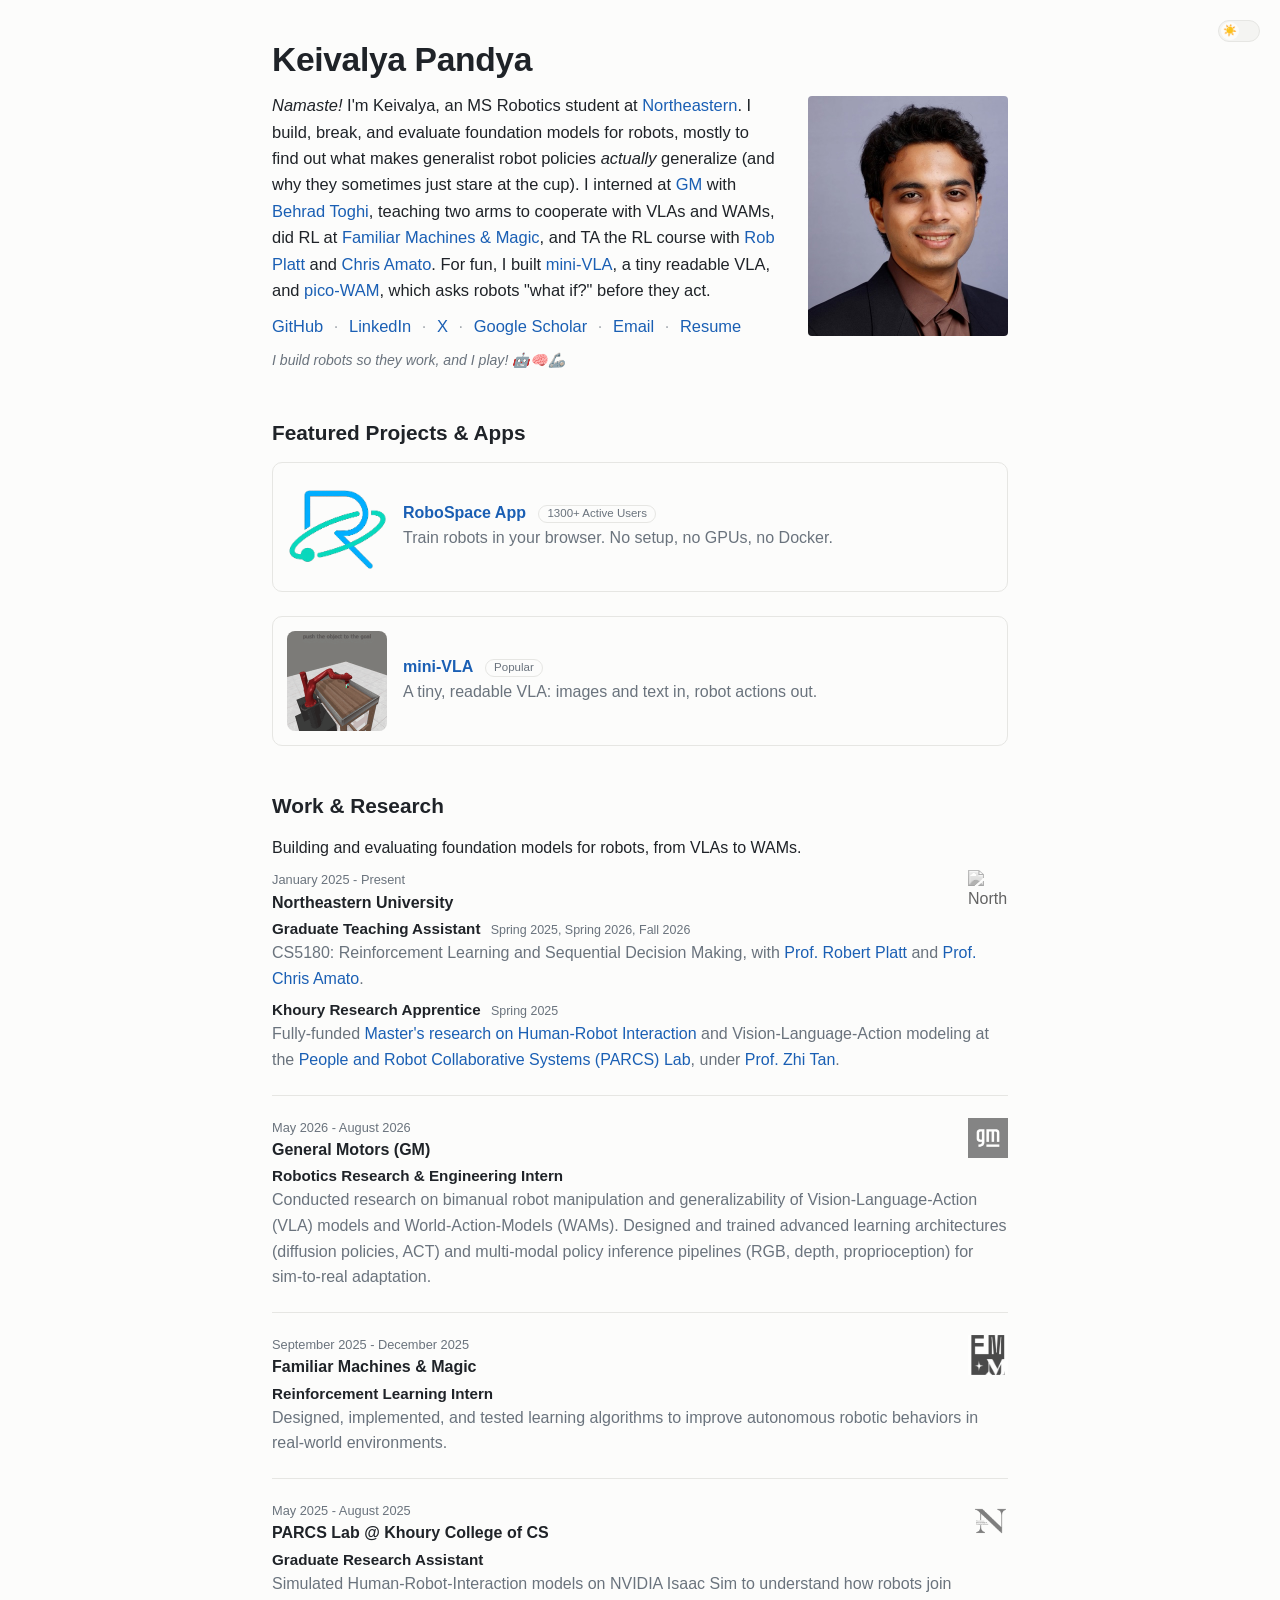
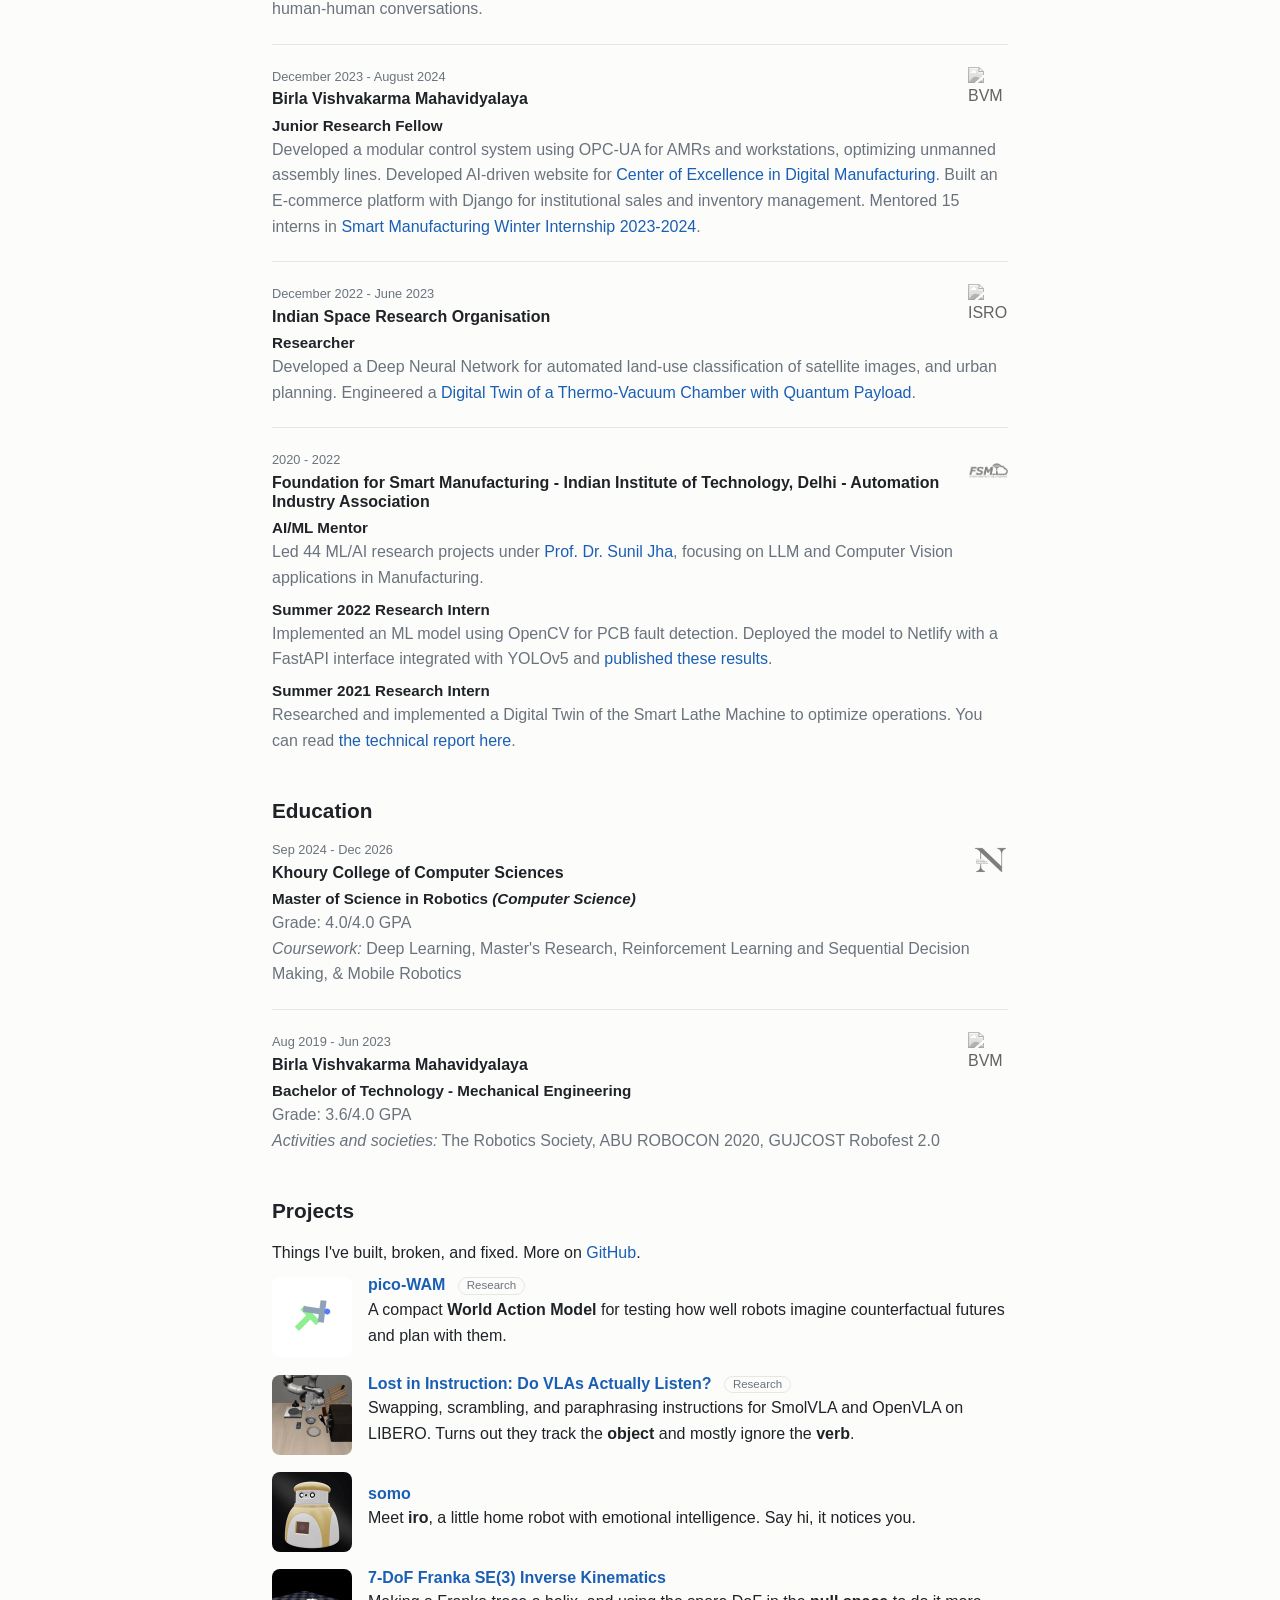
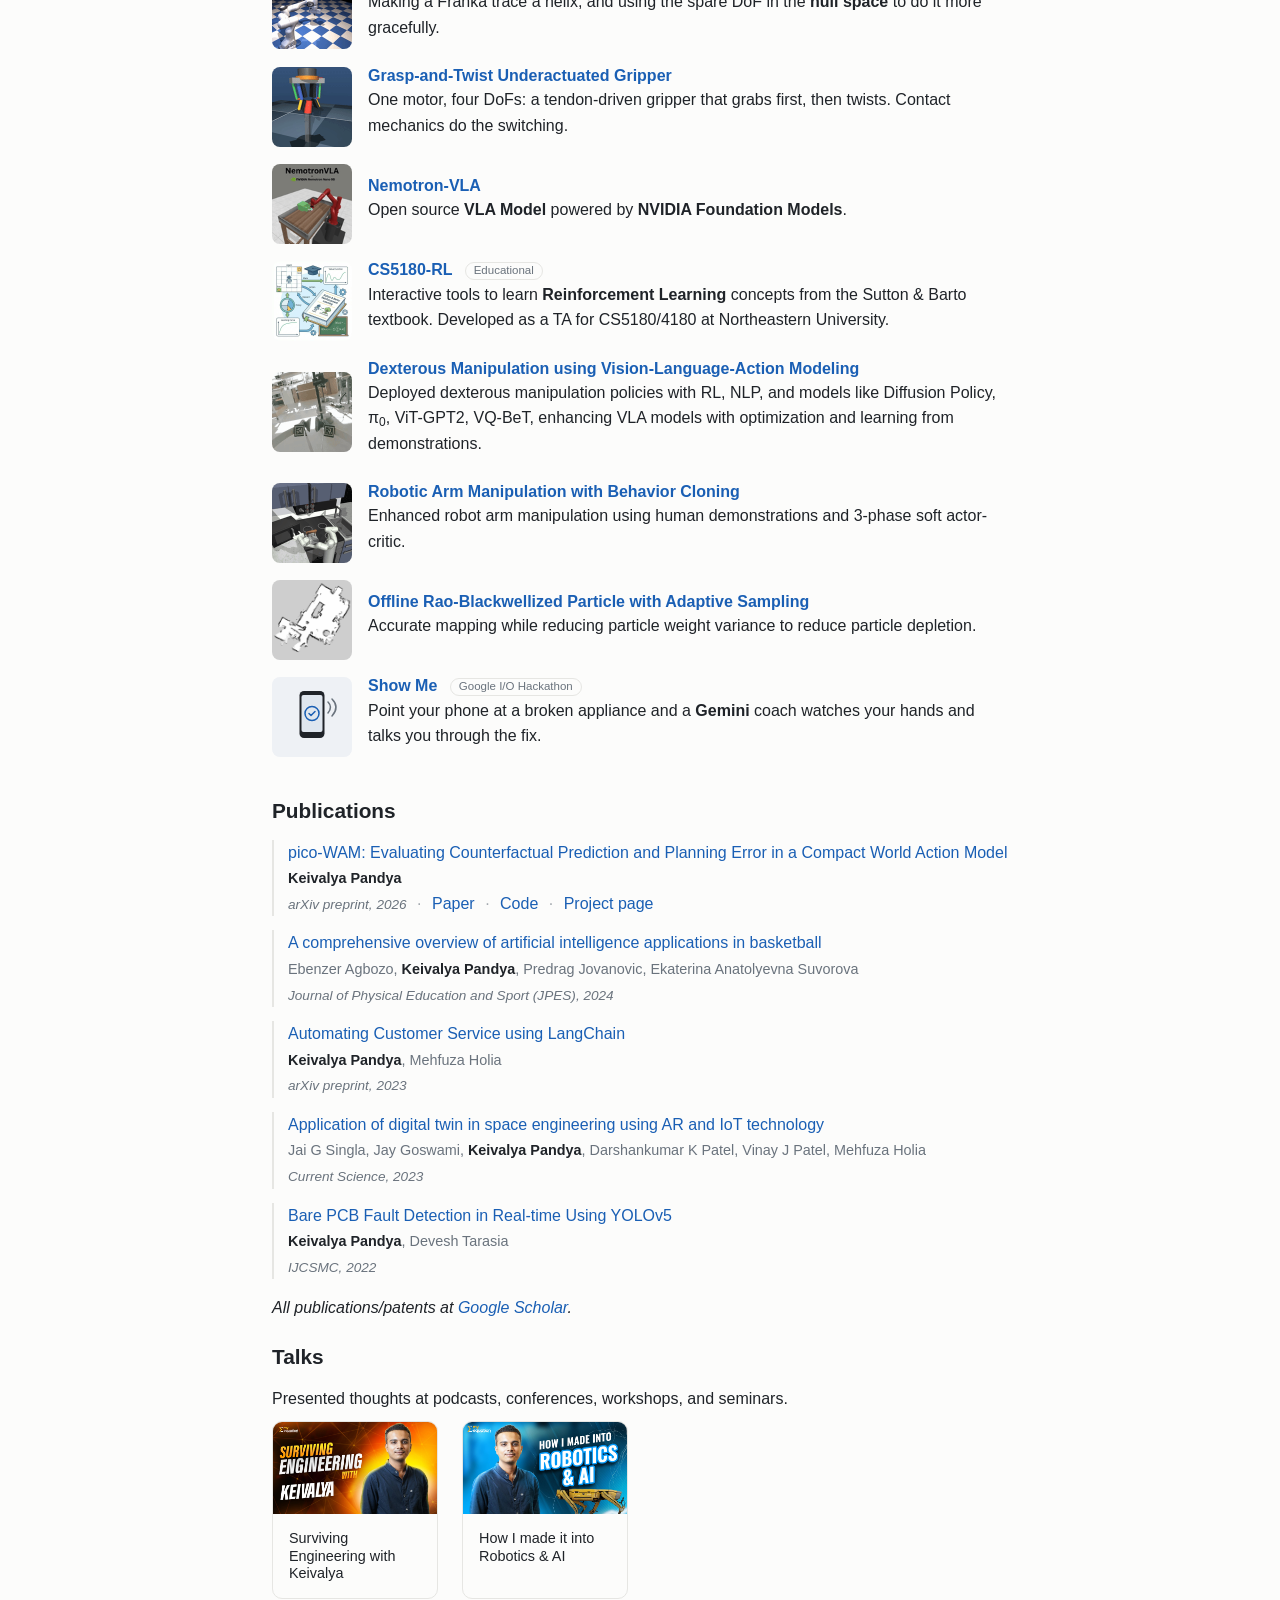
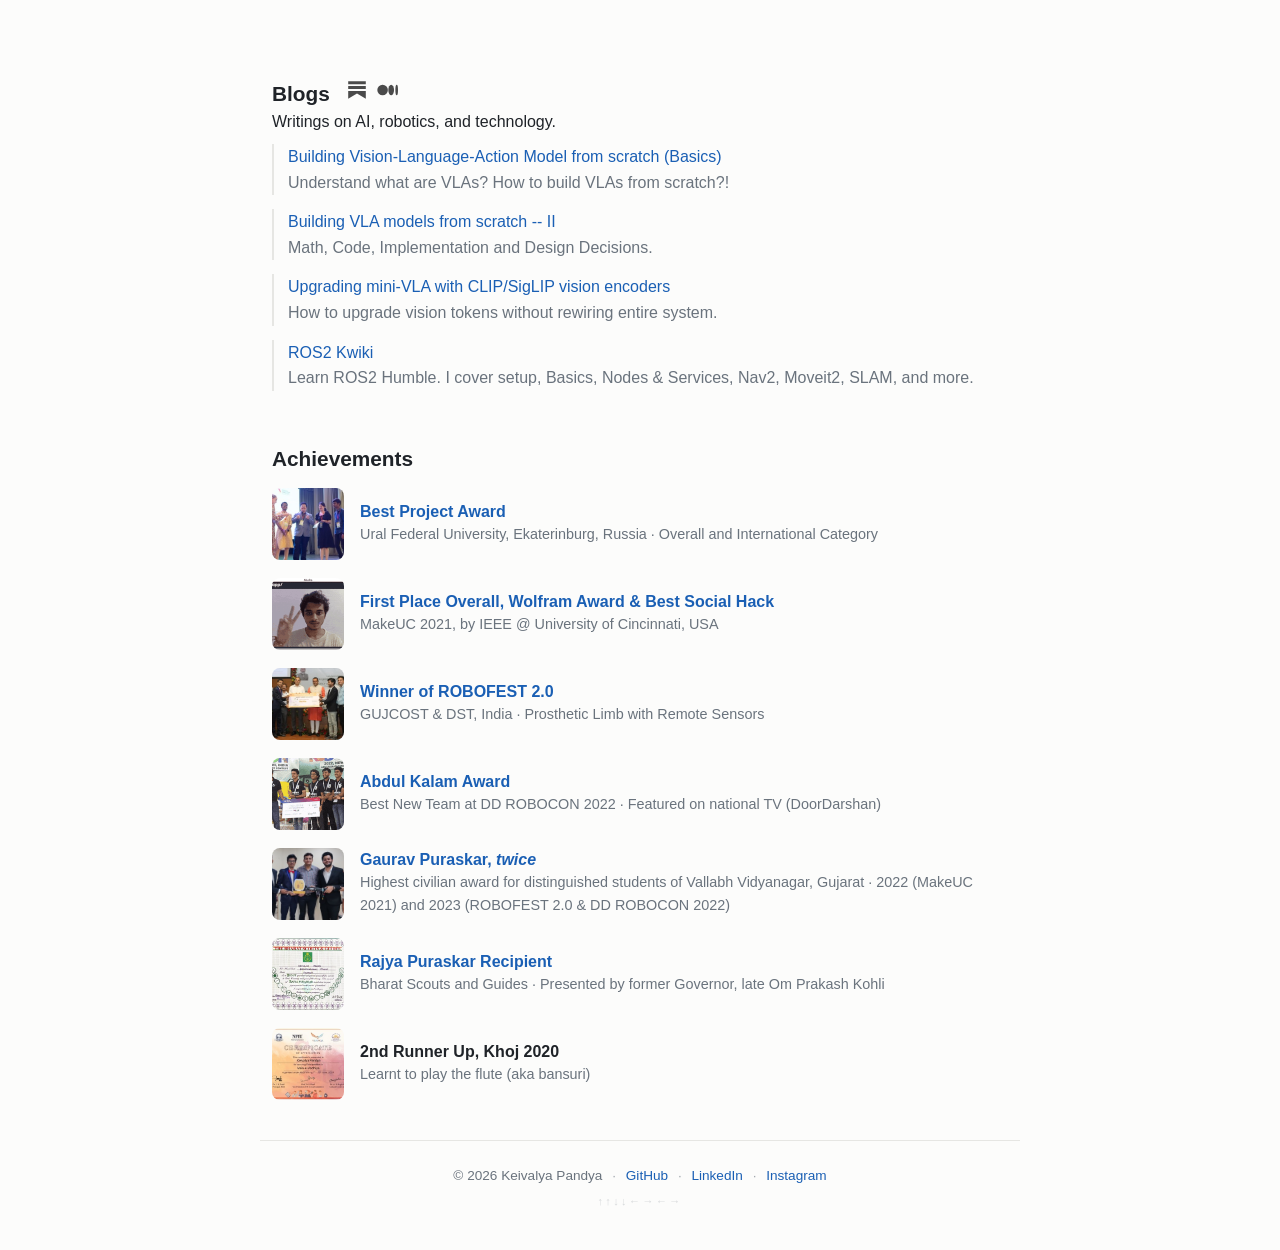
==== commit 8a747d1a: "Add new projects, tidy timeline and publications, speed up page Projects: add pico-WAM, the CS6120 l" ====
--- a/index.html
+++ b/index.html
@@ -8,30 +8,26 @@
     <link rel="icon" href="assets/favicon.ico" type="image/x-icon">
     <link href="https://cdn.jsdelivr.net/npm/bootstrap@5.3.3/dist/css/bootstrap.min.css" rel="stylesheet">
     <link rel="stylesheet" href="style.css">
-    <meta name="description"
-        content="Keivalya Pandya is an AI researcher and robotics developer passionate about natural language processing for intelligent systems.">
+    <meta name="description" content="Keivalya Pandya builds and evaluates foundation models for robots, from VLAs to world action models. MS Robotics at Northeastern.">
     <meta name="keywords"
-        content="Keivalya Pandya, AI, Robotics, NLP, HRI, Computer Vision, Reinforcement Learning, Perception, Mobile Robotics, Northeastern University, Khoury Research, PARCS Lab">
+        content="Keivalya Pandya, Robotics, Robot Learning, Foundation Models, Vision-Language-Action, VLA, World Action Models, Reinforcement Learning, Human-Robot Interaction, Northeastern University">
     <meta name="author" content="Keivalya Pandya">
+    <link rel="canonical" href="https://keivalya.com/">
     <meta property="og:title" content="Keivalya Pandya">
-    <meta property="og:description"
-        content="AI researcher and robotics developer passionate about natural language processing for intelligent systems.">
-    <meta property="og:image" content="assets/keivalya.jpg">
-    <meta property="og:url" content="https://keivalya.com">
+    <meta property="og:description" content="Keivalya Pandya builds and evaluates foundation models for robots, from VLAs to world action models. MS Robotics at Northeastern.">
+    <meta property="og:image" content="https://keivalya.com/assets/keivalya-og.jpg">
+    <meta property="og:image:alt" content="Keivalya Pandya">
+    <meta property="og:url" content="https://keivalya.com/">
     <meta property="og:type" content="website">
     <meta property="og:site_name" content="Keivalya Pandya">
     <meta property="og:locale" content="en_US">
     <meta name="twitter:card" content="summary">
-    <meta name="twitter:site" content="@keivalya">
-    <meta name="twitter:creator" content="@keivalya">
+    <meta name="twitter:site" content="@keivalyap">
+    <meta name="twitter:creator" content="@keivalyap">
     <meta name="twitter:title" content="Keivalya Pandya">
-    <meta name="twitter:description"
-        content="AI researcher and robotics developer passionate about natural language processing for intelligent systems.">
-    <meta name="twitter:image" content="assets/keivalya.jpg">
+    <meta name="twitter:description" content="Keivalya Pandya builds and evaluates foundation models for robots, from VLAs to world action models. MS Robotics at Northeastern.">
+    <meta name="twitter:image" content="https://keivalya.com/assets/keivalya-og.jpg">
     <meta name="twitter:image:alt" content="Keivalya Pandya">
-    <meta name="twitter:url" content="https://keivalya.com">
-    <meta name="twitter:label1" content="Written by">
-    <meta name="twitter:data1" content="Keivalya Pandya">
     <!-- Google tag (gtag.js) -->
     <script async src="https://www.googletagmanager.com/gtag/js?id=G-KB3W913BBC"></script>
     <script>
@@ -47,6 +43,14 @@
 </head>
 
 <body class="light-mode">
+    <script>
+        (function () {
+            var t;
+            try { t = localStorage.getItem('theme'); } catch (e) { }
+            if (!t && window.matchMedia && matchMedia('(prefers-color-scheme: dark)').matches) t = 'dark';
+            if (t === 'dark') document.body.className = 'dark-mode';
+        })();
+    </script>
     <div class="theme-switch-wrapper">
         <label class="theme-switch" for="checkbox">
             <input type="checkbox" id="checkbox" onchange="toggleTheme()" />
@@ -98,8 +102,7 @@
                     <div>
                         <h5><a href="https://robospace.app" target="_blank">RoboSpace App</a> <span
                                 class="tag">1300+ Active Users</span></h5>
-                        <p>Simulate and train robots in your browser! Upload your robot. Pick an environment. Click
-                            train. No setup, no GPUs, no Docker.</p>
+                        <p>Train robots in your browser. No setup, no GPUs, no Docker.</p>
                     </div>
                 </div>
 
@@ -109,9 +112,7 @@
                     <div>
                         <h5><a href="https://github.com/keivalya/mini-vla" target="_blank">mini-VLA</a> <span
                                 class="tag">Popular</span></h5>
-                        <p>A minimal, beginner-friendly <strong>Vision-Language-Action (VLA)</strong> framework showing
-                            how robot policies can fuse images, text, and states to generate actions via diffusion
-                            policies.</p>
+                        <p>A tiny, readable VLA: images and text in, robot actions out.</p>
                     </div>
                 </div>
             </div>
@@ -122,11 +123,11 @@
                 Building and evaluating foundation models for robots, from VLAs to WAMs.
             </p>
             <div class="timeline">
-                <!-- Northeastern University (Fall 2026) -->
-                <div class="timeline-item">
-                    <div class="timeline-header">
-                        <div class="timeline-info">
-                            <div class="timeline-date">September 2026 - Present</div>
+                <!-- Northeastern University -->
+                <div class="timeline-item">
+                    <div class="timeline-header">
+                        <div class="timeline-info">
+                            <div class="timeline-date">January 2025 - Present</div>
                             <h5>Northeastern University</h5>
                         </div>
                         <div class="company-logo">
@@ -136,11 +137,21 @@
                     </div>
                     <div class="timeline-content">
                         <div class="position">
-                            <h6>Graduate Teaching Assistant</h6>
-                            <p>CS5180: Reinforcement Learning and Sequential Decision Making, for Fall 2026 taught by
-                                <a href="https://www.khoury.northeastern.edu/people/robert-platt/" target="_blank">Prof
-                                    Robert Platt</a>.
-                            </p>
+                            <h6>Graduate Teaching Assistant <span class="position-date">Spring 2025, Spring 2026, Fall 2026</span></h6>
+                            <p>CS5180: Reinforcement Learning and Sequential Decision Making, with
+                                <a href="https://www.khoury.northeastern.edu/people/robert-platt/" target="_blank">Prof.
+                                    Robert Platt</a> and
+                                <a href="https://www.khoury.northeastern.edu/people/chris-amato/" target="_blank">Prof.
+                                    Chris Amato</a>.</p>
+                        </div>
+                        <div class="position">
+                            <h6>Khoury Research Apprentice <span class="position-date">Spring 2025</span></h6>
+                            <p>Fully-funded <a href="https://www.keivalya.com/cs7675/" target="_blank">Master's research
+                                    on Human-Robot Interaction</a> and Vision-Language-Action modeling at the
+                                <a href="https://www.khoury.northeastern.edu/research-spaces/" target="_blank">People and
+                                    Robot Collaborative Systems (PARCS) Lab</a>, under
+                                <a href="https://www.khoury.northeastern.edu/people/zhi-tan/" target="_blank">Prof. Zhi
+                                    Tan</a>.</p>
                         </div>
                     </div>
                 </div>
@@ -158,34 +169,10 @@
                     <div class="timeline-content">
                         <div class="position">
                             <h6>Robotics Research & Engineering Intern</h6>
-                            <p>Conducting research on bimanual robot manipulation and generalizability of
-                                Vision-Language-Action (VLA) models and World-Action-Models (WAMs). Designing and
-                                training advanced learning architectures (diffusion policies, ACT) and multi-modal
+                            <p>Conducted research on bimanual robot manipulation and generalizability of
+                                Vision-Language-Action (VLA) models and World-Action-Models (WAMs). Designed and
+                                trained advanced learning architectures (diffusion policies, ACT) and multi-modal
                                 policy inference pipelines (RGB, depth, proprioception) for sim-to-real adaptation.</p>
-                        </div>
-                    </div>
-                </div>
-                <!-- Northeastern University (Spring 2026) -->
-                <div class="timeline-item">
-                    <div class="timeline-header">
-                        <div class="timeline-info">
-                            <div class="timeline-date">January 2026 - April 2026</div>
-                            <h5>Northeastern University</h5>
-                        </div>
-                        <div class="company-logo">
-                            <img loading="lazy" decoding="async" src="https://upload.wikimedia.org/wikipedia/commons/b/bb/NU_RGB_seal_R.png"
-                                alt="Northeastern University Logo">
-                        </div>
-                    </div>
-                    <div class="timeline-content">
-                        <div class="position">
-                            <h6>Graduate Teaching Assistant</h6>
-                            <p>CS5180: Reinforcement Learning and Sequential Decision Making, for Spring 2026 taught by
-                                <a href="https://www.khoury.northeastern.edu/people/robert-platt/" target="_blank">Prof
-                                    Robert Platt</a> and <a
-                                    href="https://www.khoury.northeastern.edu/people/chris-amato/" target="_blank">Prof
-                                    Chris Amato</a>.
-                            </p>
                         </div>
                     </div>
                 </div>
@@ -203,7 +190,7 @@
                     <div class="timeline-content">
                         <div class="position">
                             <h6>Reinforcement Learning Intern</h6>
-                            <p>Design, implement, and test learning algorithms to improve autonomous robotic behaviors
+                            <p>Designed, implemented, and tested learning algorithms to improve autonomous robotic behaviors
                                 in real-world environments.</p>
                         </div>
                     </div>
@@ -224,38 +211,6 @@
                             <h6>Graduate Research Assistant</h6>
                             <p>Simulated Human-Robot-Interaction models on NVIDIA Isaac Sim to understand how robots
                                 join human-human conversations.</p>
-                        </div>
-                    </div>
-                </div>
-                <!-- Northeastern University -->
-                <div class="timeline-item">
-                    <div class="timeline-header">
-                        <div class="timeline-info">
-                            <div class="timeline-date">January 2025 - April 2025</div>
-                            <h5>Northeastern University</h5>
-                        </div>
-                        <div class="company-logo">
-                            <img loading="lazy" decoding="async" src="https://upload.wikimedia.org/wikipedia/commons/b/bb/NU_RGB_seal_R.png"
-                                alt="Northeastern University Logo">
-                        </div>
-                    </div>
-                    <div class="timeline-content">
-                        <div class="position">
-                            <h6>Khoury Research Apprentice</h6>
-                            <p>Fully-funded <a href="https://www.keivalya.com/cs7675/" target="_blank">Master's Research
-                                    on Human-Robot Interaction</a> and Vision-Language-Action
-                                Modeling @ <a href="https://www.khoury.northeastern.edu/research-spaces/"
-                                    target="_blank">People and
-                                    Robot Collaborative Systems (PARCS) Lab</a>, under <a
-                                    href="https://www.khoury.northeastern.edu/people/zhi-tan/">Prof. Zhi Tan</a>.</p>
-                        </div>
-                        <div class="position">
-                            <h6>Graduate Teaching Assistant</h6>
-                            <p>CS5180: Reinforcement Learning and Sequential Decision Making, for Spring 2025 taught by
-                                <a href="https://www.khoury.northeastern.edu/people/robert-platt/" target="_blank">Prof
-                                    Robert
-                                    Platt</a>.
-                            </p>
                         </div>
                     </div>
                 </div>
@@ -285,6 +240,28 @@
                         </div>
                     </div>
                 </div>
+                <!-- Indian Space Research Organisation -->
+                <div class="timeline-item">
+                    <div class="timeline-header">
+                        <div class="timeline-info">
+                            <div class="timeline-date">December 2022 - June 2023</div>
+                            <h5>Indian Space Research Organisation</h5>
+                        </div>
+                        <div class="company-logo">
+                            <img loading="lazy" decoding="async" src="https://upload.wikimedia.org/wikipedia/commons/b/bd/Indian_Space_Research_Organisation_Logo.svg"
+                                alt="ISRO Logo">
+                        </div>
+                    </div>
+                    <div class="timeline-content">
+                        <div class="position">
+                            <h6>Researcher</h6>
+                            <p>Developed a Deep Neural Network for automated land-use classification of satellite
+                                images, and urban planning. Engineered a <a
+                                    href="https://www.currentscience.ac.in/Volumes/125/10/1126.pdf">Digital Twin of a
+                                    Thermo-Vacuum Chamber with Quantum Payload</a>.</p>
+                        </div>
+                    </div>
+                </div>
                 <!-- Foundation for Smart Manufacturing -->
                 <div class="timeline-item">
                     <div class="timeline-header">
@@ -307,38 +284,16 @@
                         </div>
                         <div class="position">
                             <h6>Summer 2022 Research Intern</h6>
-                            <p>Implemented an ML model using OpenCV for PCB fault defection. Deployed the model to
+                            <p>Implemented an ML model using OpenCV for PCB fault detection. Deployed the model to
                                 Netlify with a FastAPI interface integrated with YOLOv5 and <a
                                     href="https://ijcsmc.com/docs/papers/December2022/V11I12202213.pdf">published these
                                     results</a>.</p>
                         </div>
                         <div class="position">
                             <h6>Summer 2021 Research Intern</h6>
-                            <p>Research and implement Digital Twin of the Smart Lathe Machine to optimize operations.
+                            <p>Researched and implemented a Digital Twin of the Smart Lathe Machine to optimize operations.
                                 You can read <a href="http://dx.doi.org/10.13140/RG.2.2.31981.87522">the technical
                                     report here</a>.</p>
-                        </div>
-                    </div>
-                </div>
-                <!-- Indian Space Research Organisation -->
-                <div class="timeline-item">
-                    <div class="timeline-header">
-                        <div class="timeline-info">
-                            <div class="timeline-date">December 2022 - June 2023</div>
-                            <h5>Indian Space Research Organisation</h5>
-                        </div>
-                        <div class="company-logo">
-                            <img loading="lazy" decoding="async" src="https://upload.wikimedia.org/wikipedia/commons/b/bd/Indian_Space_Research_Organisation_Logo.svg"
-                                alt="ISRO Logo">
-                        </div>
-                    </div>
-                    <div class="timeline-content">
-                        <div class="position">
-                            <h6>Researcher</h6>
-                            <p>Developed a Deep Neural Network for automated land-use classification of satellite
-                                images, and urban planning. Engineered a <a
-                                    href="https://www.currentscience.ac.in/Volumes/125/10/1126.pdf">Digital Twin of a
-                                    Thermo-Vacuum Chamber with Quantum Payload</a>.</p>
                         </div>
                     </div>
                 </div>
@@ -396,11 +351,55 @@
         </section>
         <section class="mb-4">
             <h2>Projects</h2>
-            <p>Developed autonomous robotics applications, AI-powered customer service chatbots, and machine learning
-                frameworks. <i>You can find most of my open-source projects on my <a href="https://github.com/keivalya"
-                        target="_blank">GitHub profile</a>.</i></p>
+            <p>Things I've built, broken, and fixed. More on <a href="https://github.com/keivalya"
+                    target="_blank">GitHub</a>.</p>
             <div class="row">
 
+                <div class="col-md-12 d-flex align-items-center mb-3">
+                    <img loading="lazy" decoding="async" src="assets/pico-wam.gif" alt="pico-WAM dreamed plan"
+                        class="img-fluid rounded me-3" style="width: 80px; height: 80px; object-fit: cover;">
+                    <div>
+                        <h5><a href="https://www.keivalya.com/pico-wam/">pico-WAM</a> <span class="tag">Research</span></h5>
+                        <p>A compact <strong>World Action Model</strong> for testing how well robots imagine
+                            counterfactual futures and plan with them.</p>
+                    </div>
+                </div>
+                <div class="col-md-12 d-flex align-items-center mb-3">
+                    <img loading="lazy" decoding="async" src="assets/lang-grounding.gif"
+                        alt="LIBERO rollout of a VLA policy" class="img-fluid rounded me-3"
+                        style="width: 80px; height: 80px; object-fit: cover;">
+                    <div>
+                        <h5><a href="https://github.com/keivalya/cs6120" target="_blank">Lost in Instruction: Do VLAs
+                                Actually Listen?</a> <span class="tag">Research</span></h5>
+                        <p>Swapping, scrambling, and paraphrasing instructions for SmolVLA and OpenVLA on LIBERO.
+                            Turns out they track the <strong>object</strong> and mostly ignore the <strong>verb</strong>.</p>
+                    </div>
+                </div>
+                <div class="col-md-12 d-flex align-items-center mb-3">
+                    <img loading="lazy" decoding="async" src="assets/somo.gif" alt="iro, the somo home robot"
+                        class="img-fluid rounded me-3" style="width: 80px; height: 80px; object-fit: cover;">
+                    <div>
+                        <h5><a href="https://somo.keivalya.com/" target="_blank">somo</a></h5>
+                        <p>Meet <strong>iro</strong>, a little home robot with emotional intelligence. Say hi, it
+                            notices you.</p>
+                    </div>
+                </div>
+                <div class="col-md-12 d-flex align-items-center mb-3">
+                    <img loading="lazy" decoding="async" src="assets/franka-ik.gif" alt="Franka Panda tracking a helix"
+                        class="img-fluid rounded me-3" style="width: 80px; height: 80px; object-fit: cover;">
+                    <div>
+                        <h5><a href="https://www.keivalya.com/franka-se3-ik/" target="_blank">7-DoF Franka SE(3) Inverse Kinematics</a></h5>
+                        <p>Making a Franka trace a helix, and using the spare DoF in the <strong>null space</strong> to do it more gracefully.</p>
+                    </div>
+                </div>
+                <div class="col-md-12 d-flex align-items-center mb-3">
+                    <img loading="lazy" decoding="async" src="assets/gripper.gif" alt="Underactuated gripper grasping and twisting a cylinder"
+                        class="img-fluid rounded me-3" style="width: 80px; height: 80px; object-fit: cover;">
+                    <div>
+                        <h5><a href="https://github.com/keivalya/me5250-project-1" target="_blank">Grasp-and-Twist Underactuated Gripper</a></h5>
+                        <p>One motor, four DoFs: a tendon-driven gripper that grabs first, then twists. Contact mechanics do the switching.</p>
+                    </div>
+                </div>
                 <div class="col-md-12 d-flex align-items-center mb-3">
                     <img loading="lazy" decoding="async" src="assets/nemotron-vla.gif" alt="Nemotron-VLA" class="img-fluid rounded me-3"
                         style="width: 80px; height: 80px; object-fit: cover;">
@@ -439,7 +438,7 @@
                                 target="_blank">Robotic
                                 Arm Manipulation with Behavior Cloning</a>
                         </h5>
-                        <p>Enhance robot arm manipulation using human demonstrations and 3-phasesoft-actor-critic.</p>
+                        <p>Enhanced robot arm manipulation using human demonstrations and 3-phase soft actor-critic.</p>
                     </div>
                 </div>
                 <div class="col-md-12 d-flex align-items-center mb-3">
@@ -452,38 +451,43 @@
                         <p>Accurate mapping while reducing particle weight variance to reduce particle depletion.</p>
                     </div>
                 </div>
+                <div class="col-md-12 d-flex align-items-center mb-3">
+                    <img loading="lazy" decoding="async" src="assets/show-me.svg" alt="Show Me app icon"
+                        class="img-fluid rounded me-3" style="width: 80px; height: 80px; object-fit: cover;">
+                    <div>
+                        <h5><a href="https://github.com/keivalya/show-me" target="_blank">Show Me</a> <span class="tag">Google I/O Hackathon</span></h5>
+                        <p>Point your phone at a broken appliance and a <strong>Gemini</strong> coach watches your hands and talks you through the fix.</p>
+                    </div>
+                </div>
             </div>
         </section>
         <section class="mb-4">
             <h2>Publications</h2>
             <ul class="entries">
-                <li class="entry">
-                    <a href="/pico-wam/">pico-WAM: Evaluating Counterfactual Prediction and Planning Error in a Compact World Action Model</a><br>
-                    Keivalya Pandya · arXiv preprint, 2026<br>
-                    <a href="https://arxiv.org/abs/2611.01039">Paper</a> ·
-                    <a href="https://github.com/keivalya/pico-wam">Code</a> ·
-                    <a href="/pico-wam/">Project page</a>
-                </li>
-                <li class="entry">
-                    <a href="https://efsupit.ro/images/stories/ianuarie2024/Art6.pdf">A comprehensive overview of
-                        artificial intelligence applications in basketball</a> JPES
-                    2024<br>
-                    Ebenzer Agbozo, Keivalya Pandya, Predrag Jovanovic, Ekaterina Anatolyevna Suvorova
-                </li>
-                <li class="entry">
-                    <a href="https://arxiv.org/pdf/2310.05421">Automating Customer Service using LangChain</a><br>
-                    Keivalya Pandya, Mehfuza Holia
-                </li>
-                <li class="entry">
-                    <a href="https://www.currentscience.ac.in/Volumes/125/10/1126.pdf">Application of digital twin in
-                        space engineering using AR and IOT technology</a> Current
-                    Sci. 2023<br>
-                    Jai G Singla, Jay Goswami, Keivalya Pandya, Darshankumar K Patel, Vinay J Patel, Mehfuza Holia
-                </li>
-                <li class="entry">
-                    <a href="https://ijcsmc.com/docs/papers/December2022/V11I12202213.pdf">Bare PCB Fault Detection in
-                        Real-time Using YOLOv5</a> IJCSMC 2022<br>
-                    Keivalya Pandya, Devesh Tarasia
+                <li class="entry pub">
+                    <a href="/pico-wam/" target="_blank">pico-WAM: Evaluating Counterfactual Prediction and Planning Error in a Compact World Action Model</a><br>
+                    <span class="pub-authors"><strong>Keivalya Pandya</strong></span><br>
+                    <span class="pub-venue">arXiv preprint, 2026</span> <span class="sep">&middot;</span> <a href="https://arxiv.org/abs/2611.01039">Paper</a> <span class="sep">&middot;</span> <a href="https://github.com/keivalya/pico-wam">Code</a> <span class="sep">&middot;</span> <a href="/pico-wam/">Project page</a>
+                </li>
+                <li class="entry pub">
+                    <a href="https://efsupit.ro/images/stories/ianuarie2024/Art6.pdf" target="_blank">A comprehensive overview of artificial intelligence applications in basketball</a><br>
+                    <span class="pub-authors">Ebenzer Agbozo, <strong>Keivalya Pandya</strong>, Predrag Jovanovic, Ekaterina Anatolyevna Suvorova</span><br>
+                    <span class="pub-venue">Journal of Physical Education and Sport (JPES), 2024</span>
+                </li>
+                <li class="entry pub">
+                    <a href="https://arxiv.org/pdf/2310.05421" target="_blank">Automating Customer Service using LangChain</a><br>
+                    <span class="pub-authors"><strong>Keivalya Pandya</strong>, Mehfuza Holia</span><br>
+                    <span class="pub-venue">arXiv preprint, 2023</span>
+                </li>
+                <li class="entry pub">
+                    <a href="https://www.currentscience.ac.in/Volumes/125/10/1126.pdf" target="_blank">Application of digital twin in space engineering using AR and IoT technology</a><br>
+                    <span class="pub-authors">Jai G Singla, Jay Goswami, <strong>Keivalya Pandya</strong>, Darshankumar K Patel, Vinay J Patel, Mehfuza Holia</span><br>
+                    <span class="pub-venue">Current Science, 2023</span>
+                </li>
+                <li class="entry pub">
+                    <a href="https://ijcsmc.com/docs/papers/December2022/V11I12202213.pdf" target="_blank">Bare PCB Fault Detection in Real-time Using YOLOv5</a><br>
+                    <span class="pub-authors"><strong>Keivalya Pandya</strong>, Devesh Tarasia</span><br>
+                    <span class="pub-venue">IJCSMC, 2022</span>
                 </li>
             </ul>
             <p><i>All publications/patents at <a href="https://scholar.google.com/citations?user=Swvp-1MAAAAJ"
@@ -540,7 +544,7 @@
 
                 <li class="entry">
                     <a href="https://medium.com/@keivalyap/building-vla-models-from-scratch-ii-0180020dbc85">
-                        Building VLA models from scratch — II
+                        Building VLA models from scratch -- II
                     </a><br>
                     Math, Code, Implementation and Design Decisions.
                 </li>
--- a/style.css
+++ b/style.css
@@ -453,3 +453,26 @@
     margin-left: calc(var(--bs-gutter-x) * 0.5);
     margin-right: calc(var(--bs-gutter-x) * 0.5);
 }
+
+/* role dates inside a merged timeline entry */
+.position-date {
+    margin-left: 6px;
+    font-size: 0.78rem;
+    font-weight: 400;
+    color: var(--muted);
+}
+
+/* publications */
+.pub-authors {
+    font-size: 0.9rem;
+}
+
+.pub-authors strong {
+    color: var(--text);
+    font-weight: 600;
+}
+
+.pub-venue {
+    font-size: 0.85rem;
+    font-style: italic;
+}
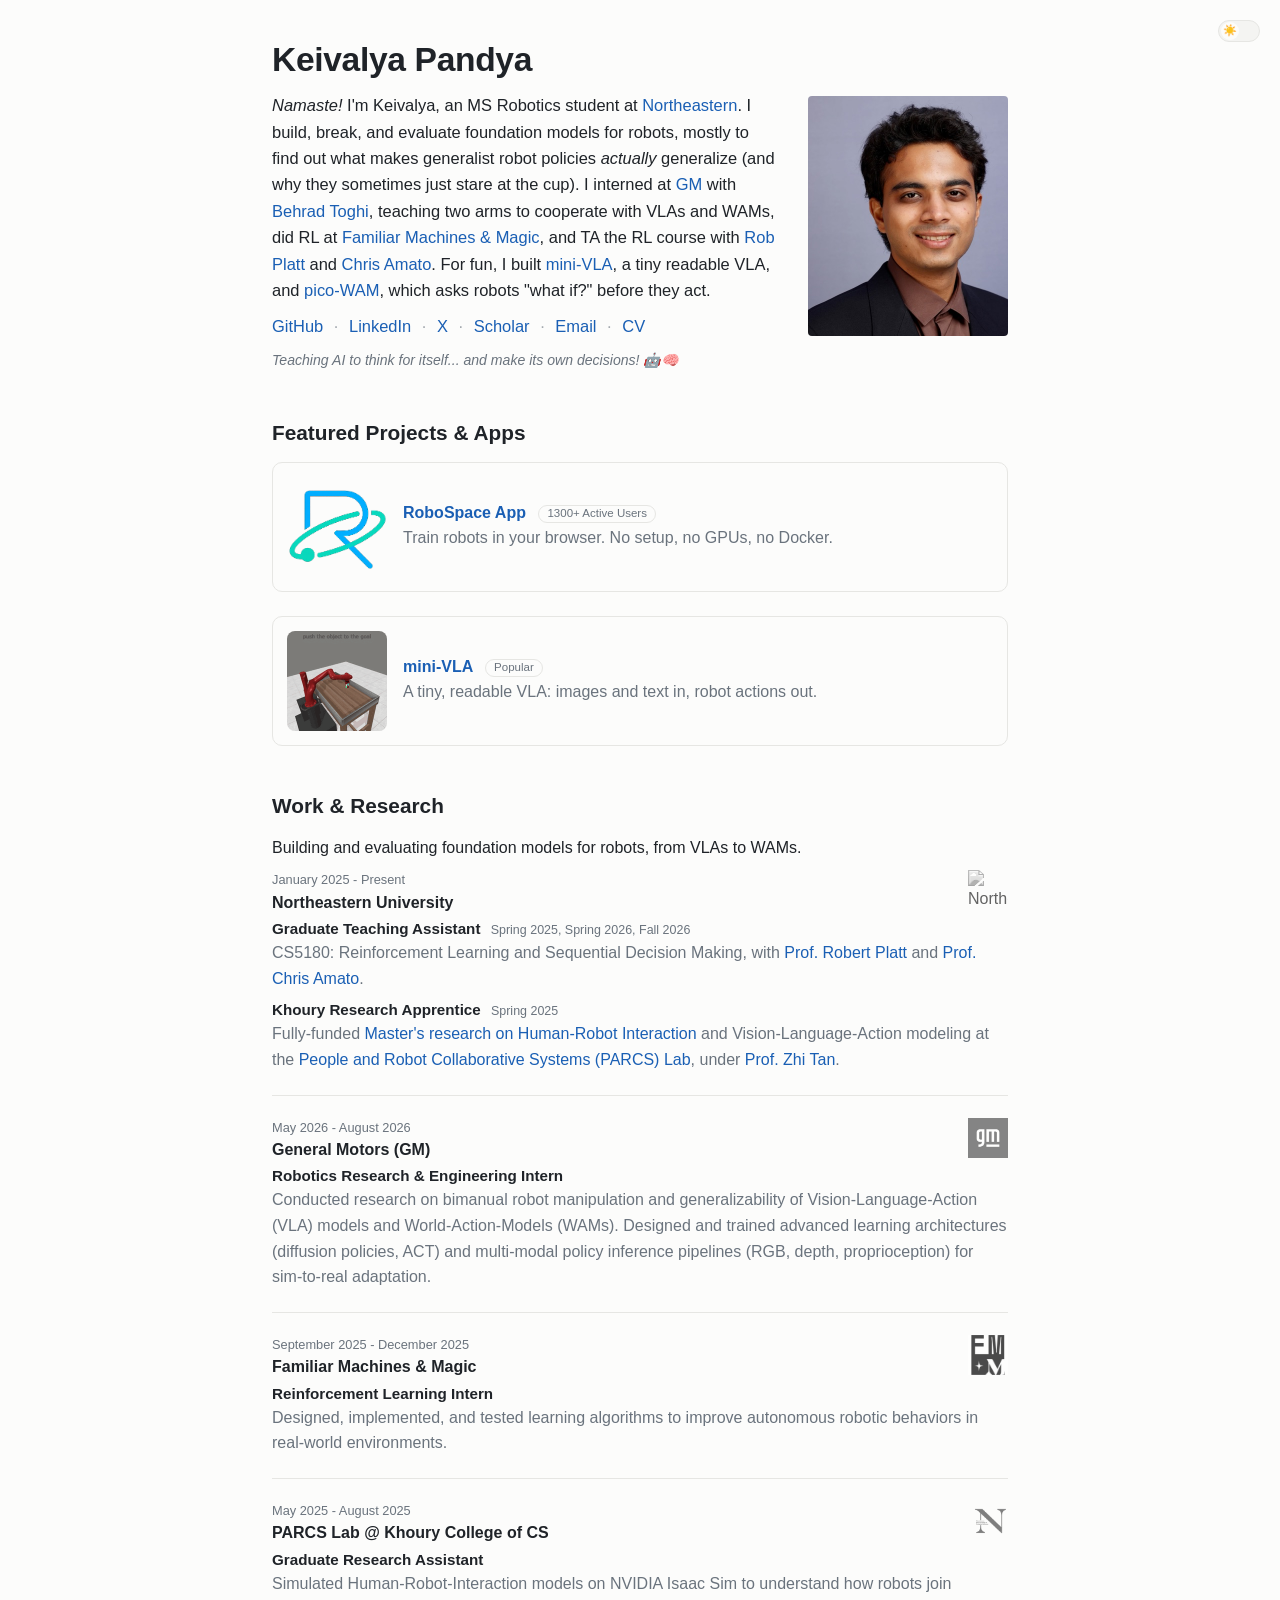
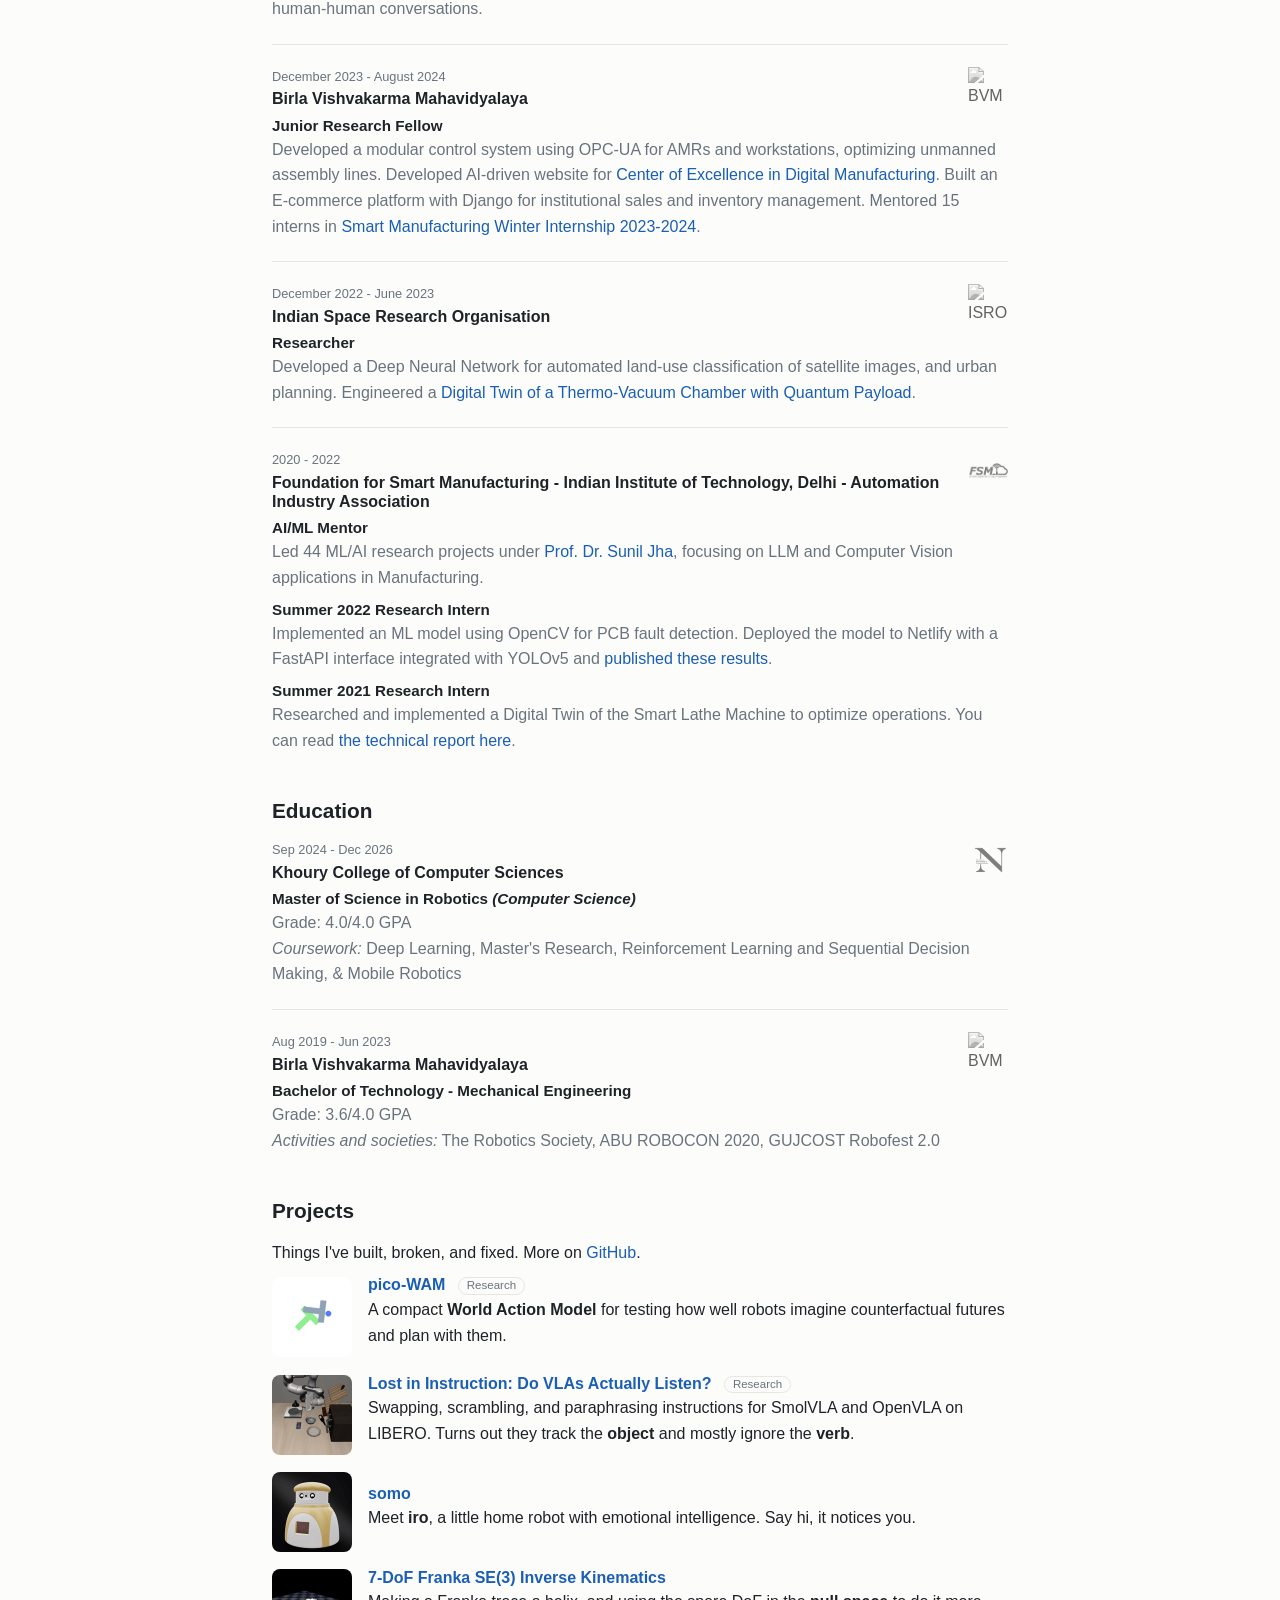
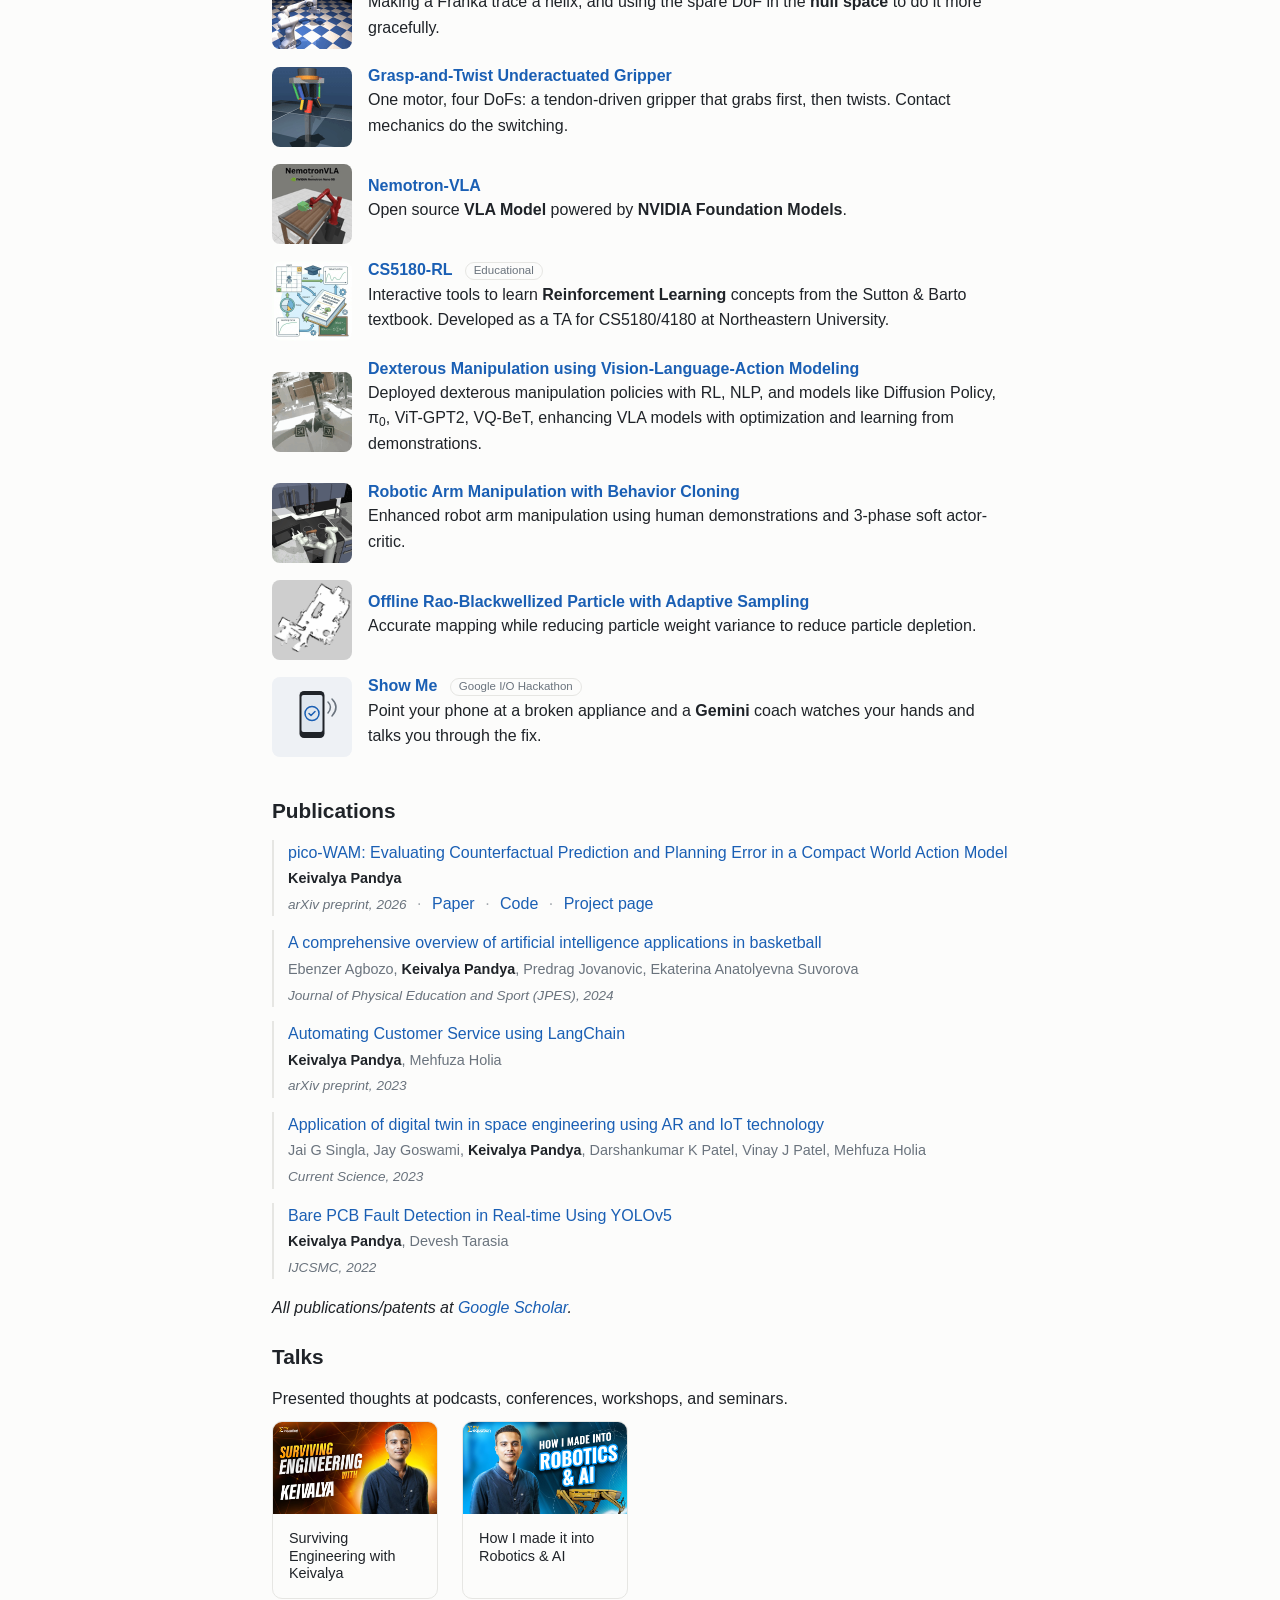
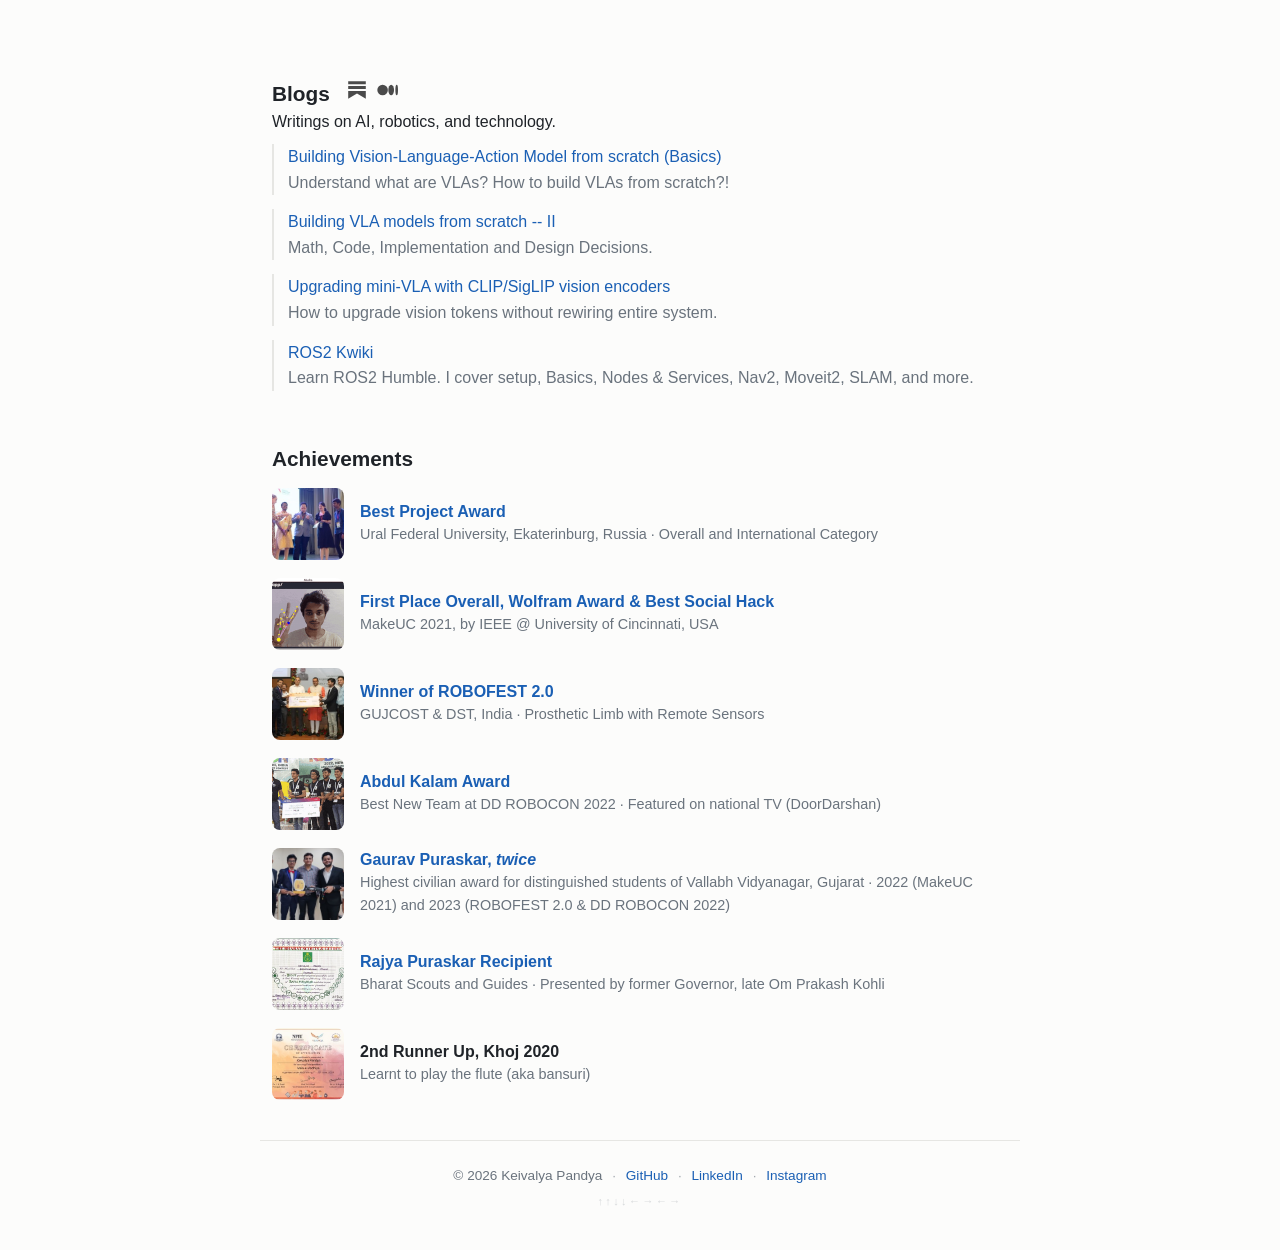
==== commit f41e258e: "Shorten hero link labels to Scholar and CV" ====
--- a/index.html
+++ b/index.html
@@ -82,11 +82,11 @@
                 <span class="sep">&middot;</span>
                 <a href="https://x.com/keivalyap" target="_blank">X</a>
                 <span class="sep">&middot;</span>
-                <a href="https://scholar.google.com/citations?user=Swvp-1MAAAAJ" target="_blank">Google Scholar</a>
+                <a href="https://scholar.google.com/citations?user=Swvp-1MAAAAJ" target="_blank">Scholar</a>
                 <span class="sep">&middot;</span>
                 <a href="mailto:keivalyapandya@gmail.com">Email</a>
                 <span class="sep">&middot;</span>
-                <a href="resume.pdf" target="_blank">Resume</a>
+                <a href="resume.pdf" target="_blank">CV</a>
             </p>
             <p class="hero-note" id="bio-text">I build robots so they work, and I play! 🤖🧠🦾</p>
         </div>
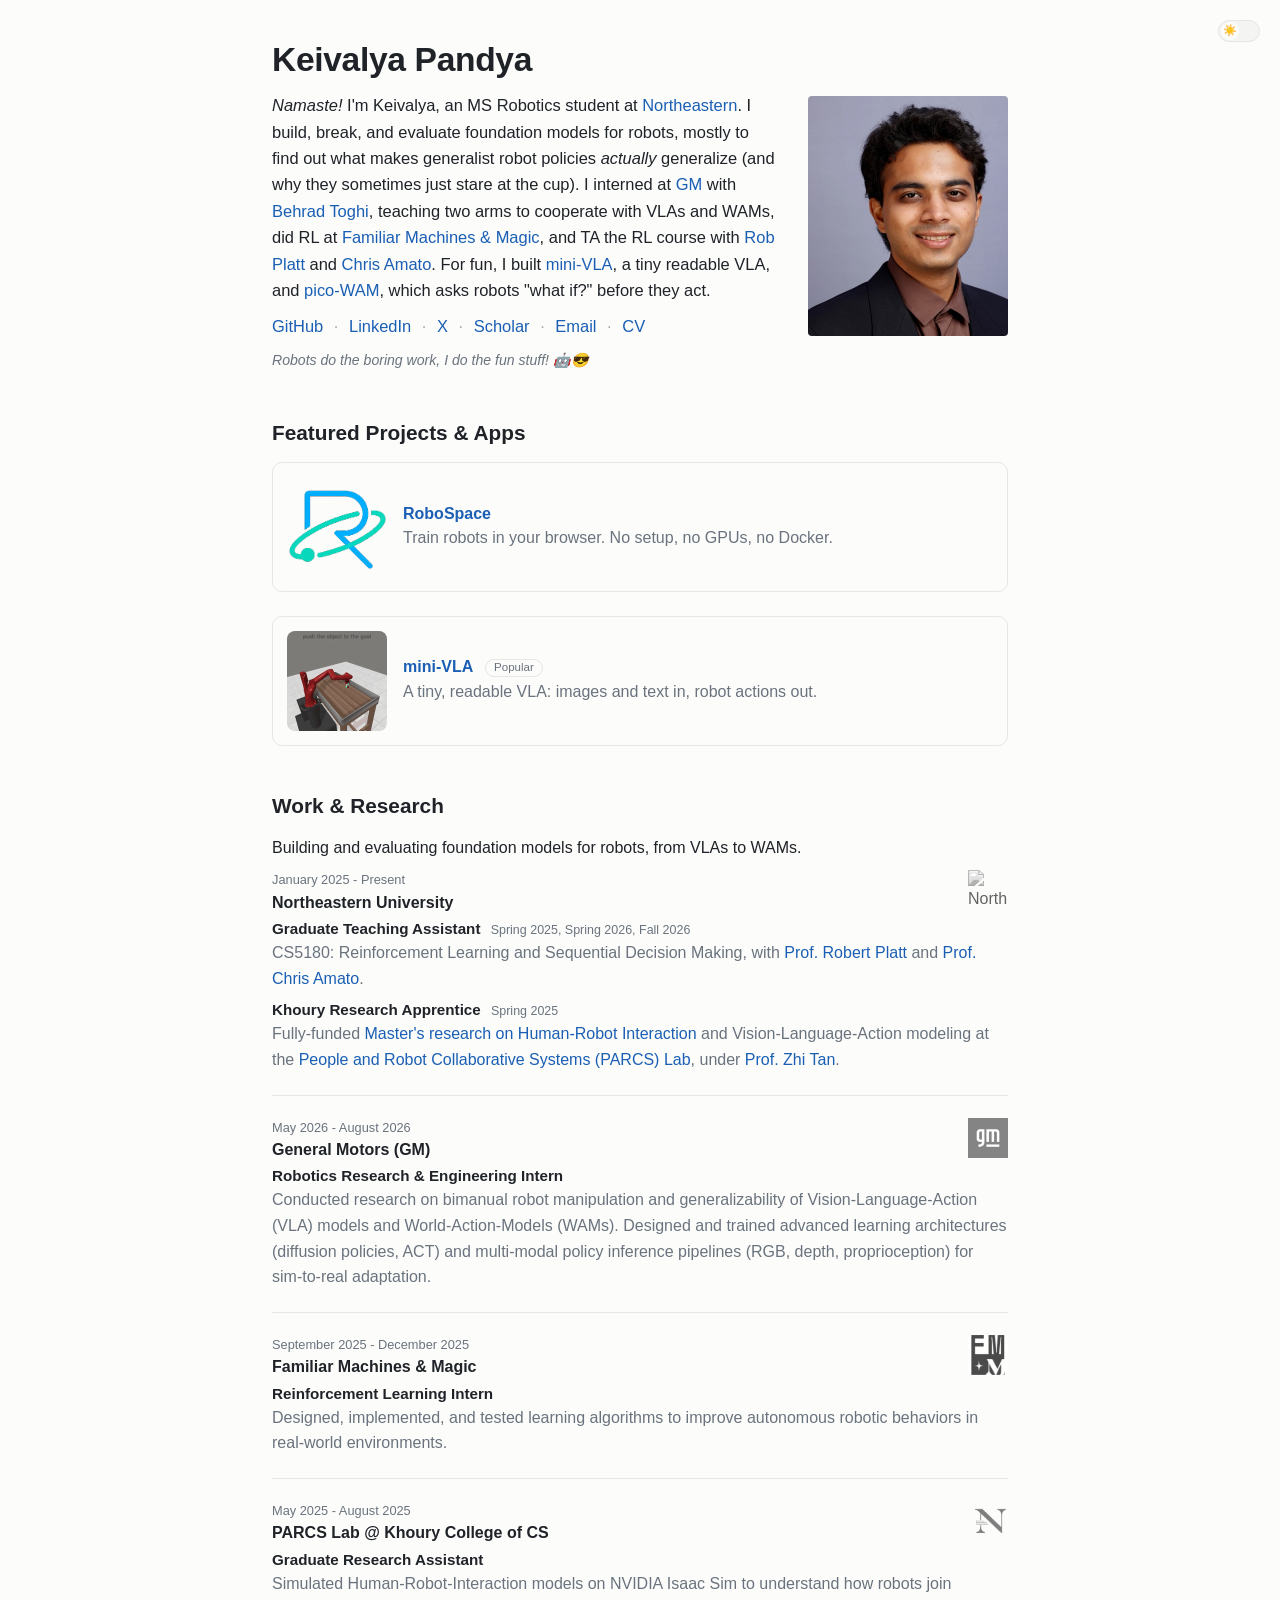
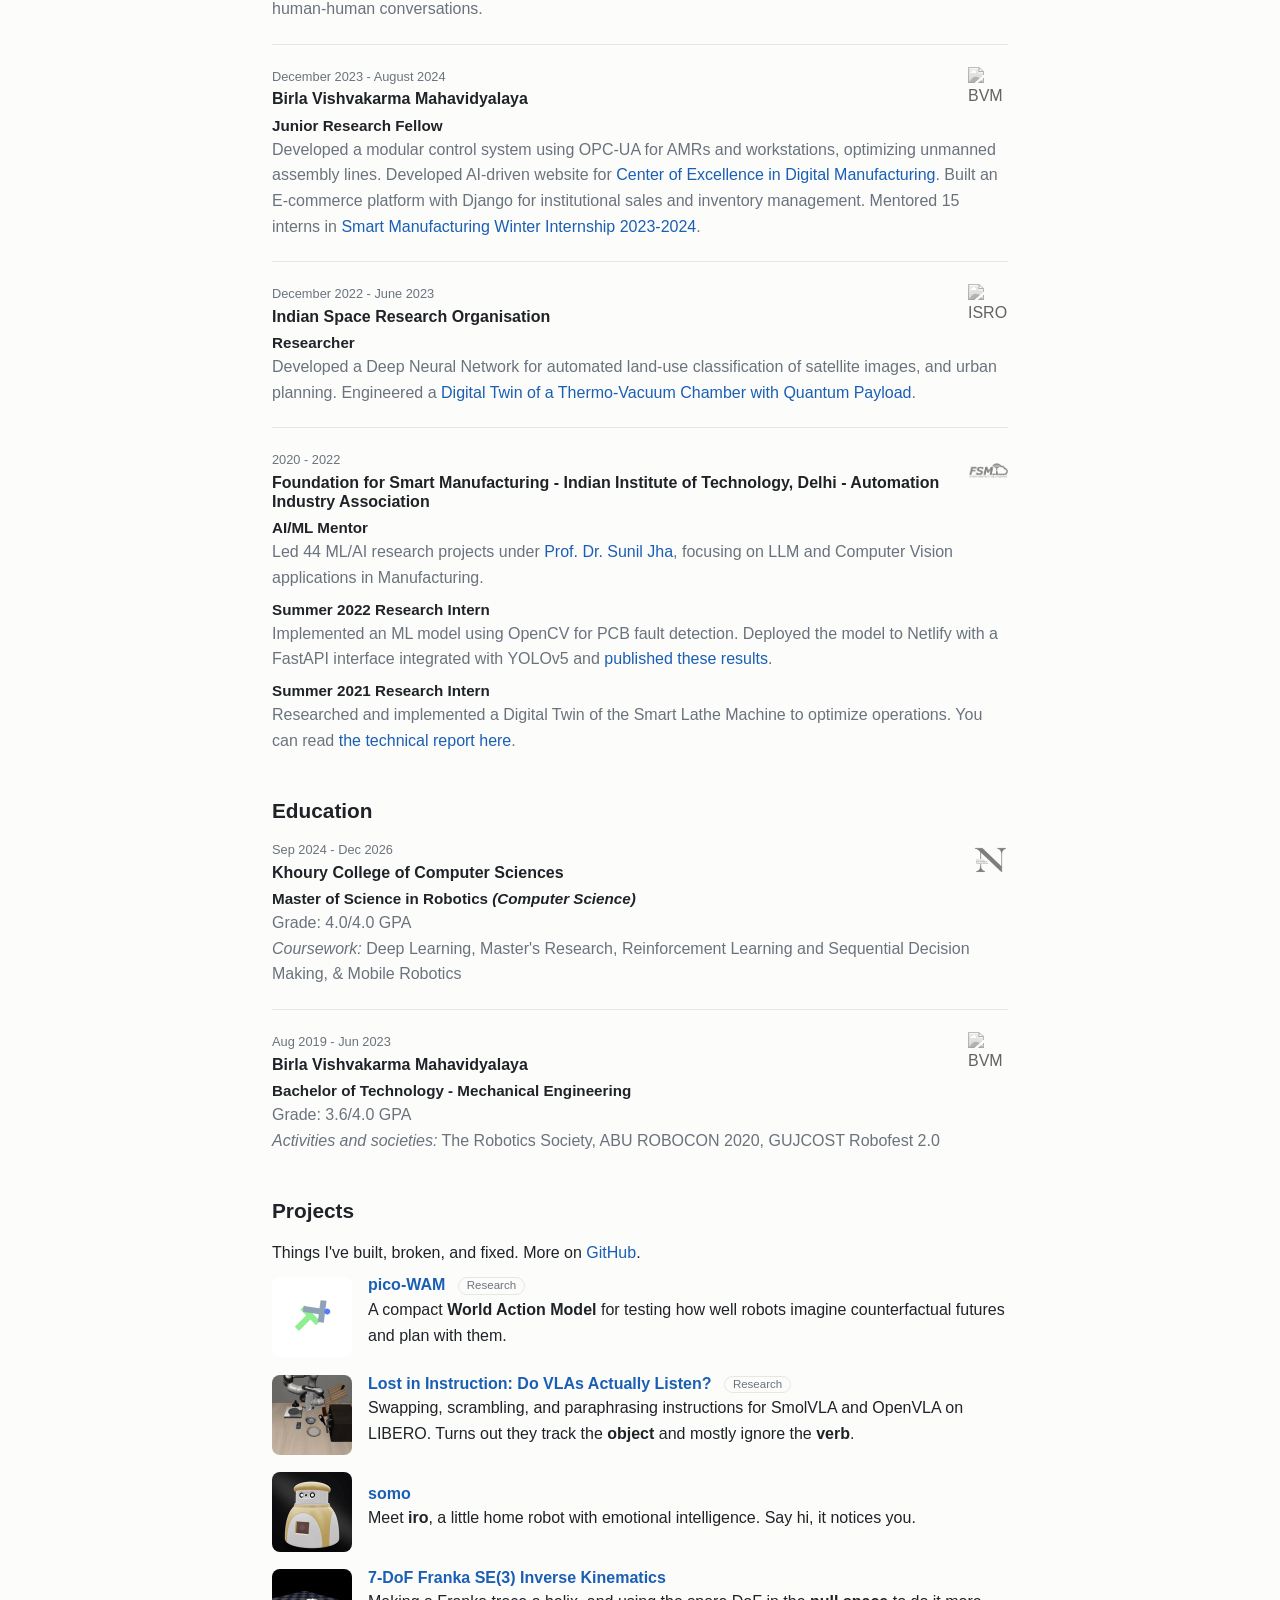
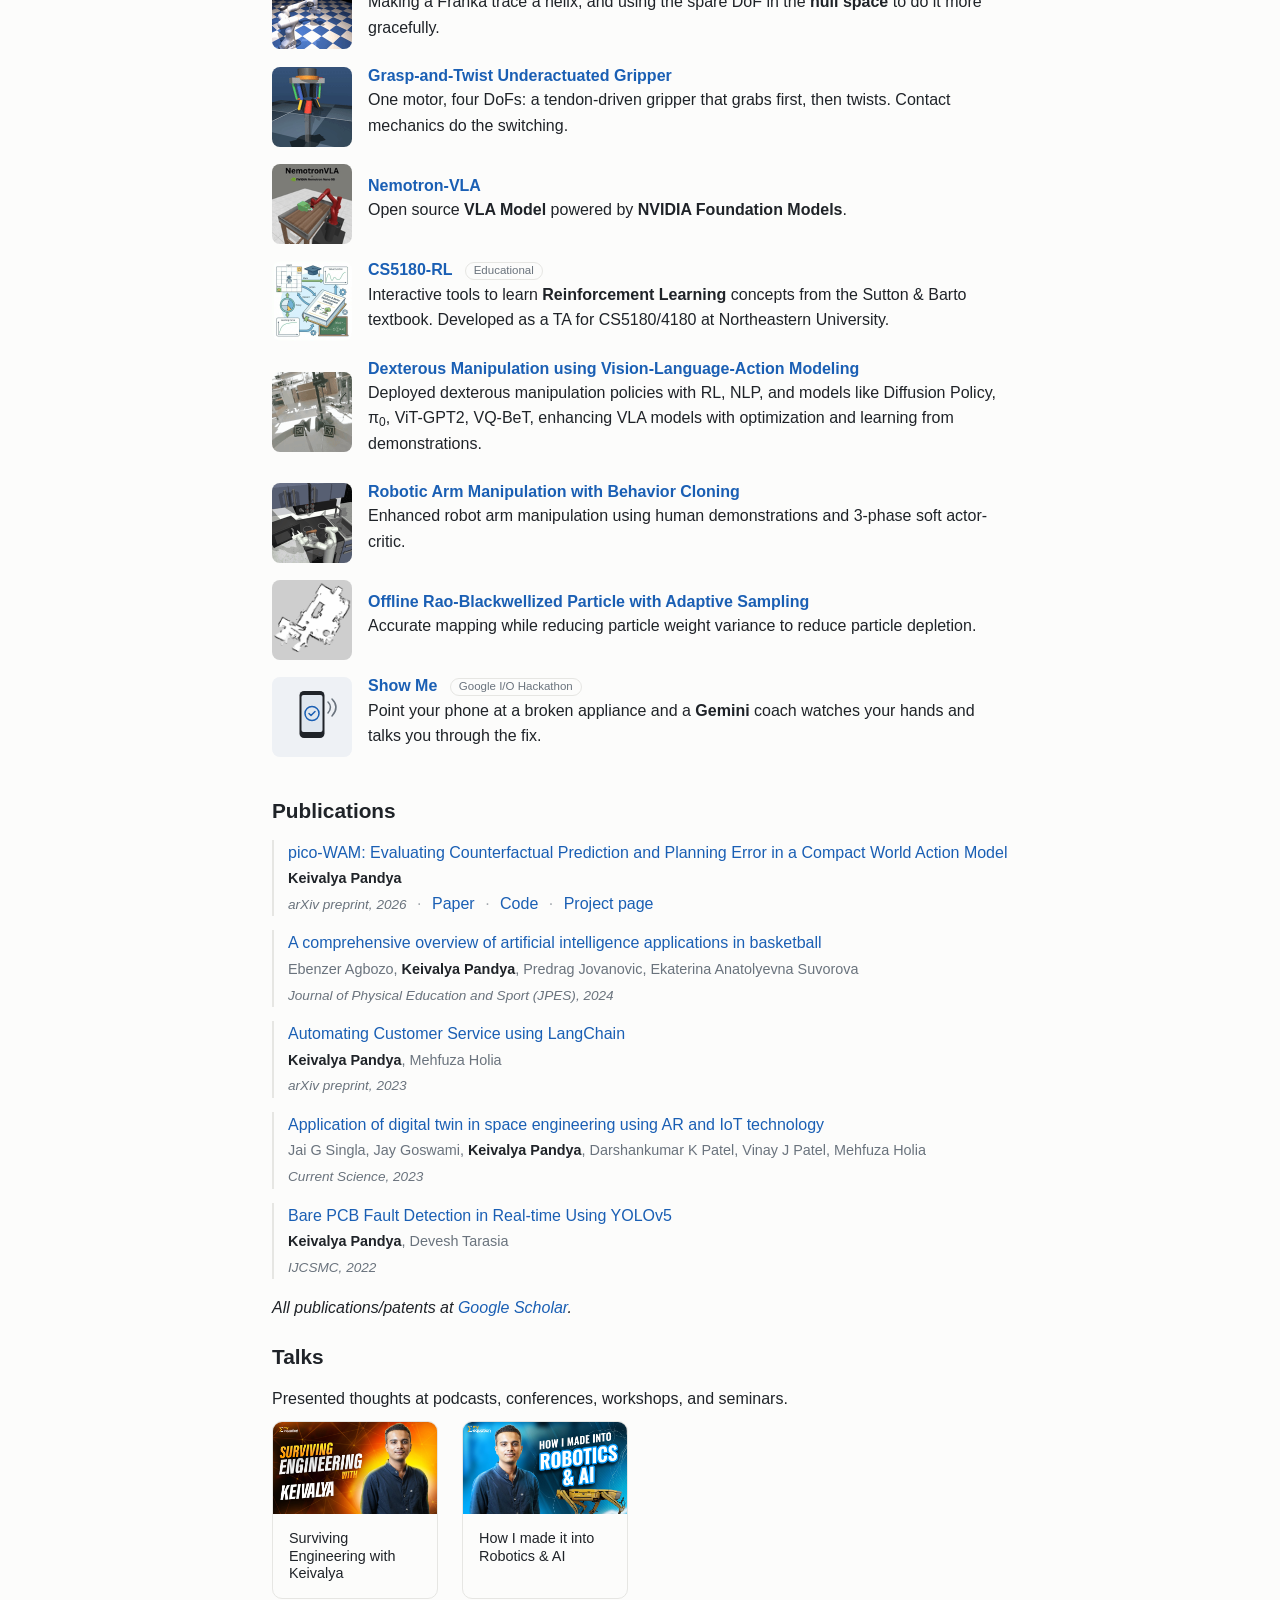
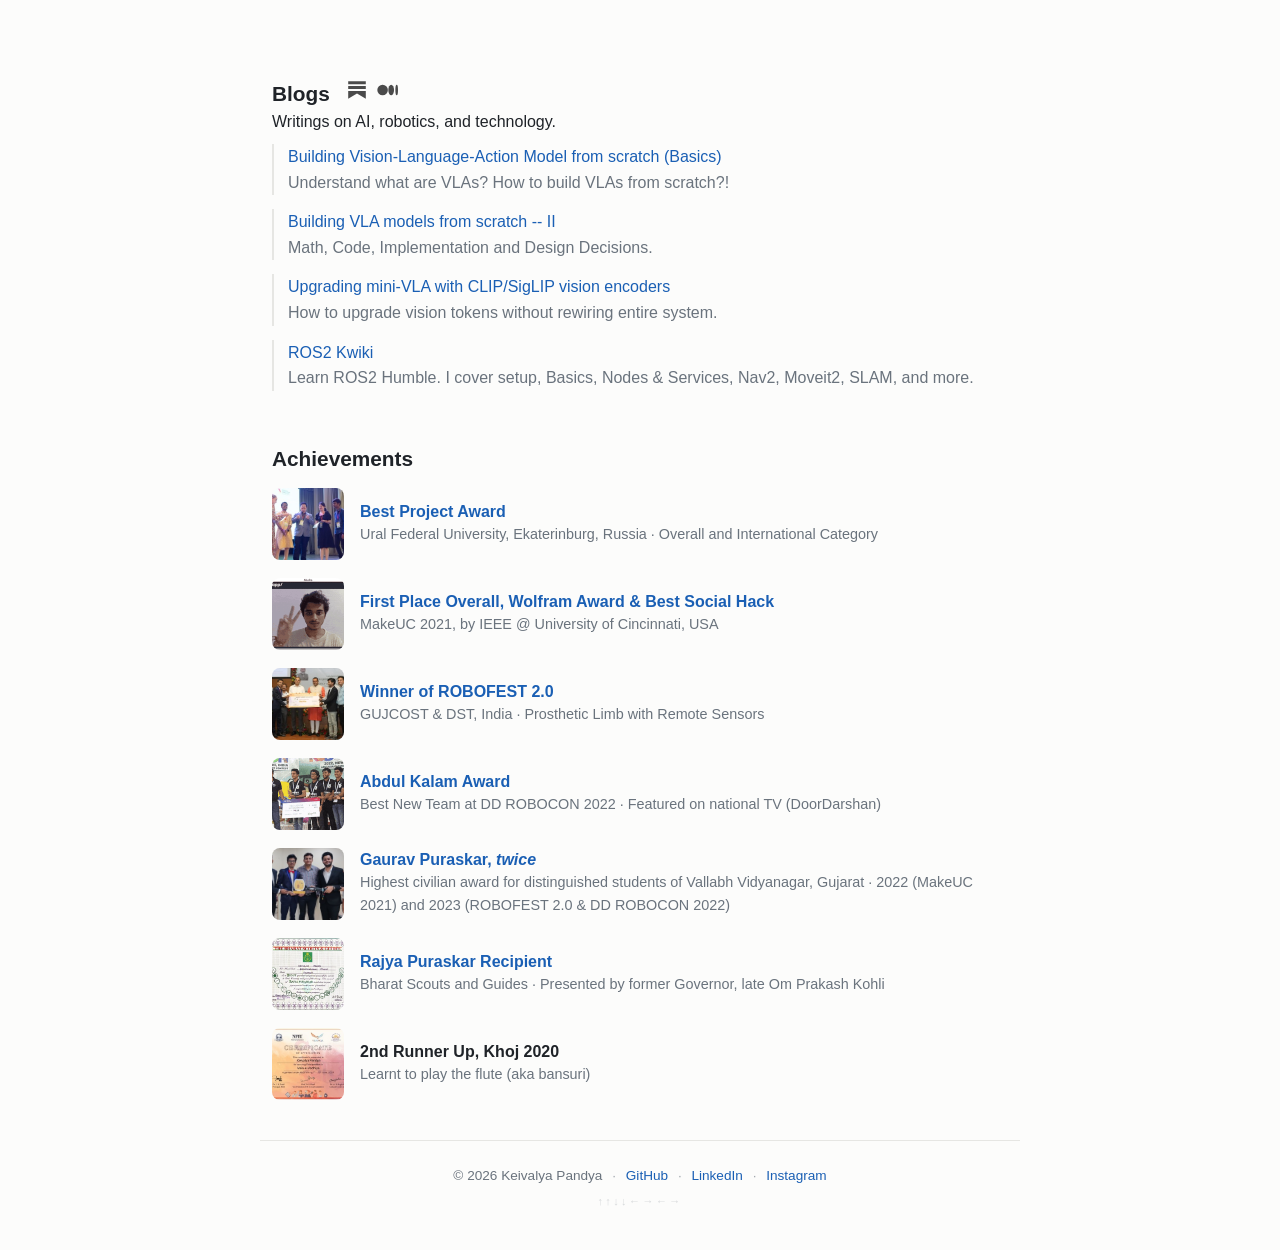
==== commit df13a219: "Simplify RoboSpace card: drop 'App' and the user count tag" ====
--- a/index.html
+++ b/index.html
@@ -97,11 +97,10 @@
             <h2>Featured Projects & Apps</h2>
             <div class="row">
                 <div class="col-md-12 d-flex align-items-center mb-4 featured-project">
-                    <img loading="lazy" decoding="async" src="assets/robospace.png" alt="RoboSpace App" class="img-fluid rounded me-3"
+                    <img loading="lazy" decoding="async" src="assets/robospace.png" alt="RoboSpace" class="img-fluid rounded me-3"
                         style="width: 100px; height: 100px; object-fit: cover;">
                     <div>
-                        <h5><a href="https://robospace.app" target="_blank">RoboSpace App</a> <span
-                                class="tag">1300+ Active Users</span></h5>
+                        <h5><a href="https://robospace.app" target="_blank">RoboSpace</a></h5>
                         <p>Train robots in your browser. No setup, no GPUs, no Docker.</p>
                     </div>
                 </div>
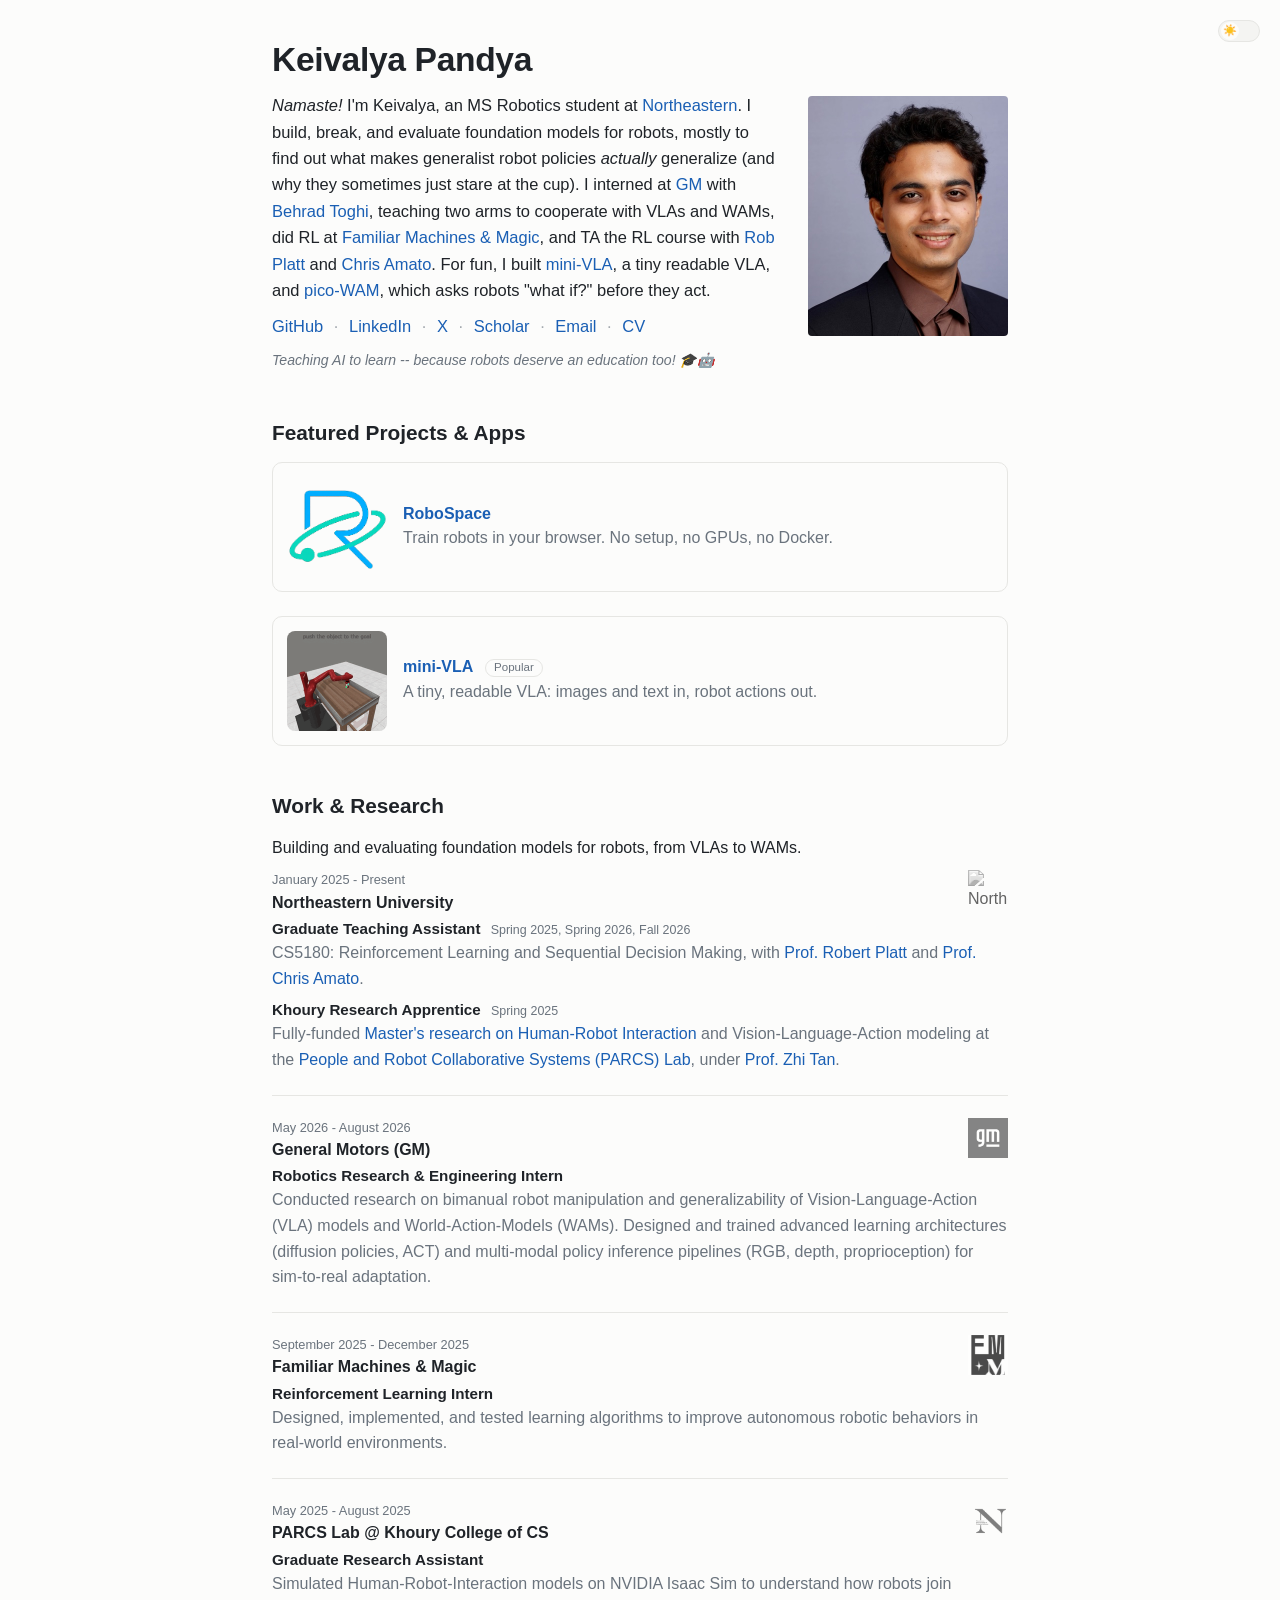
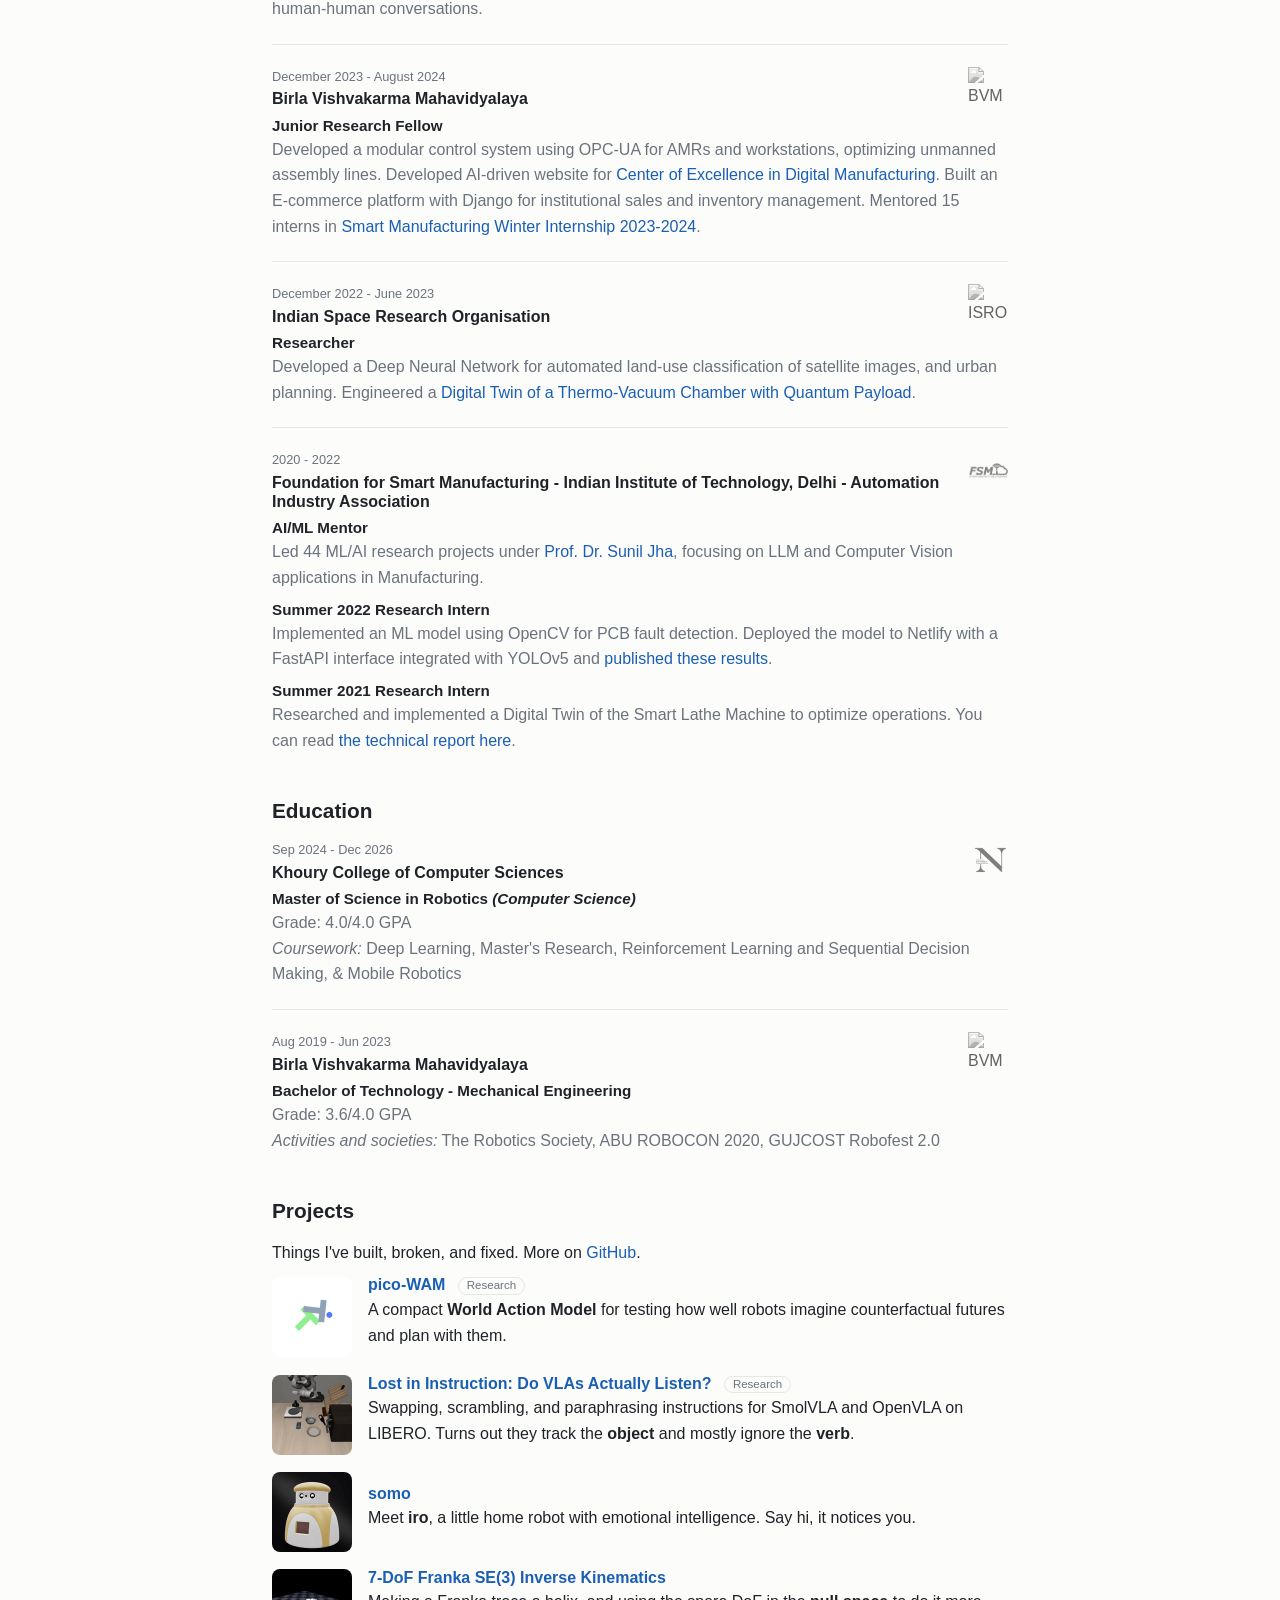
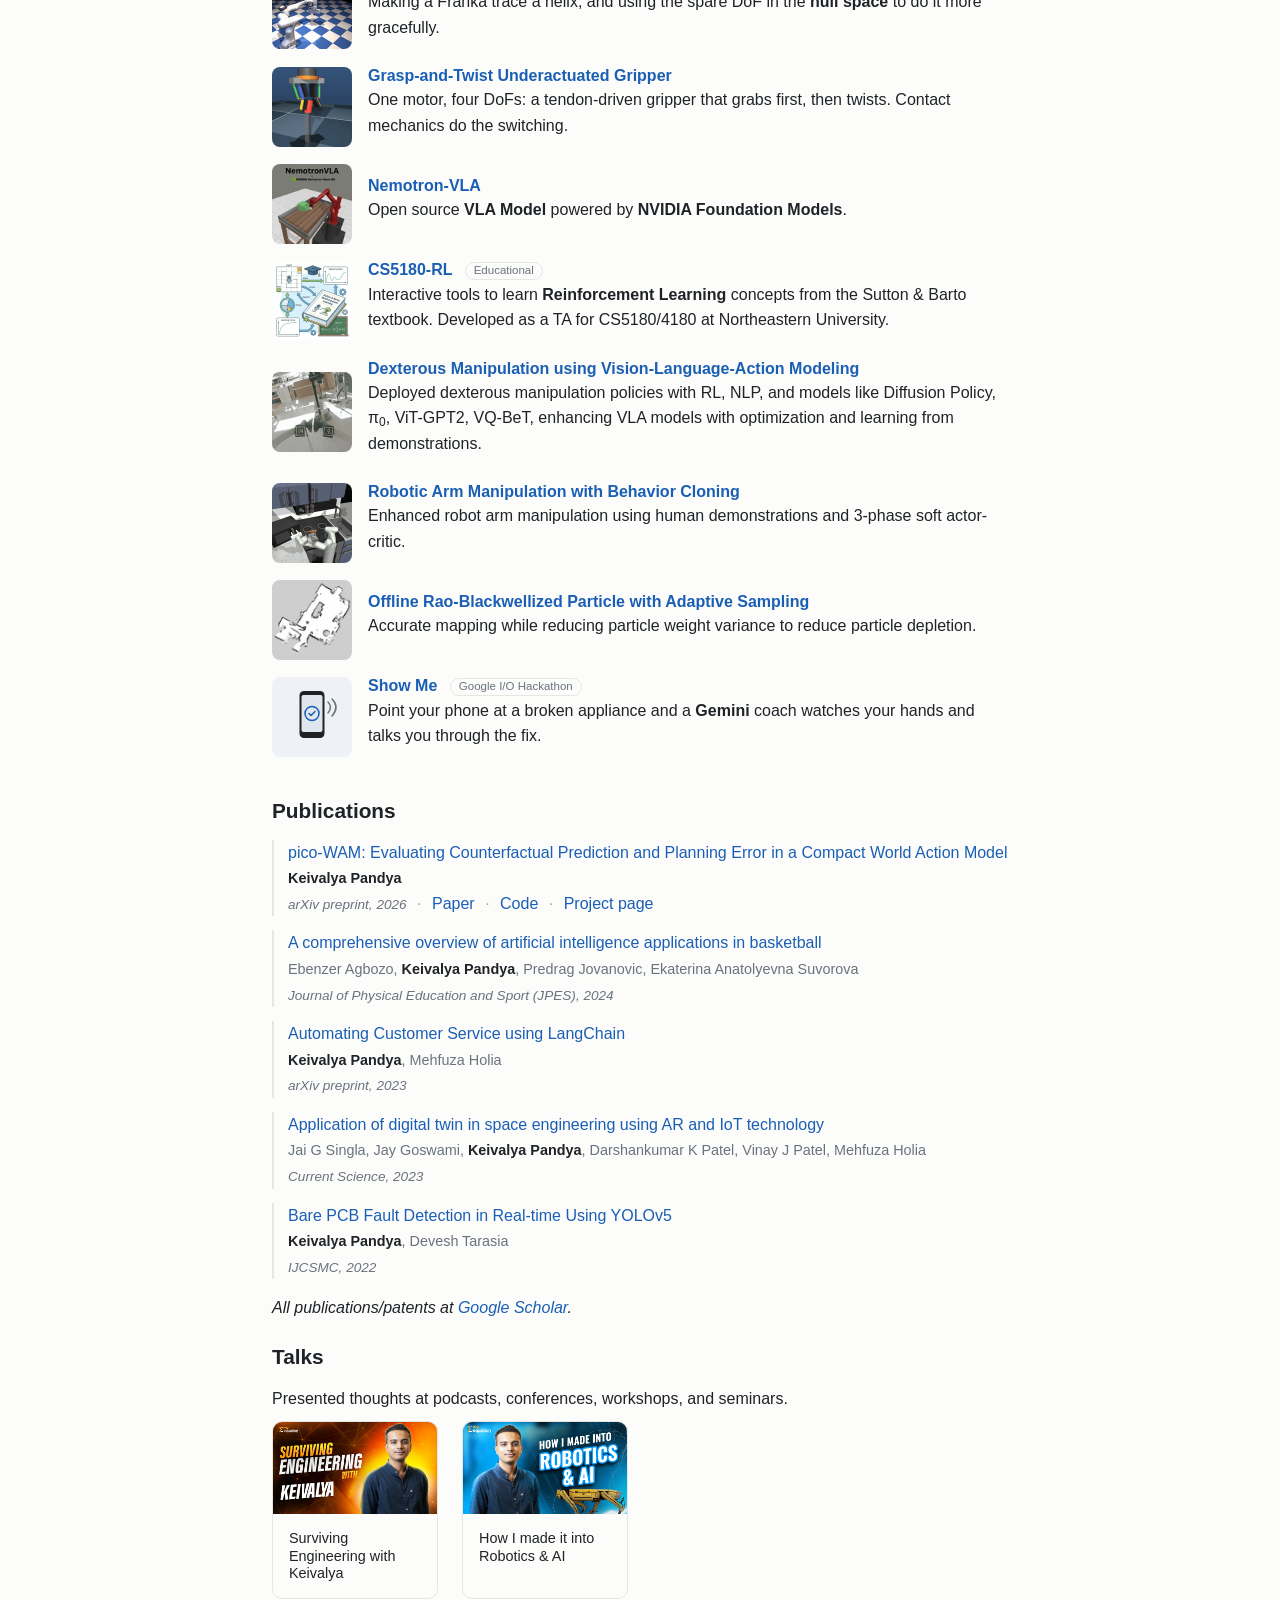
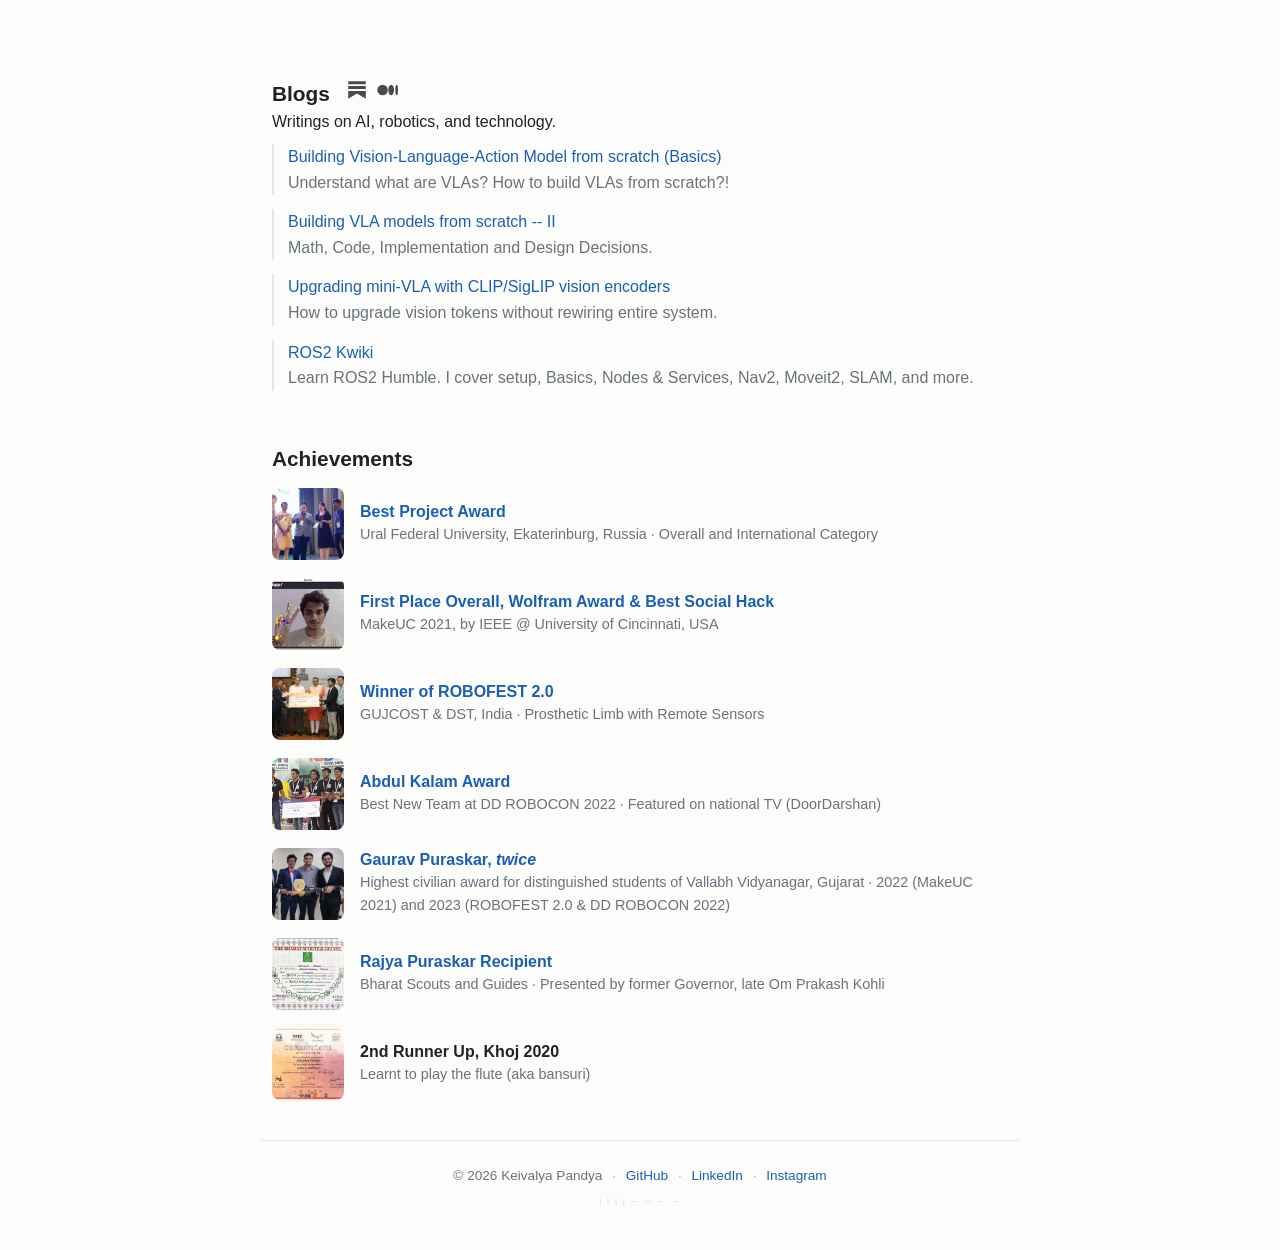
==== commit 1ba0889b: "Improve search visibility: canonical www URL, structured data, full sitemap Point canonical and prev" ====
--- a/index.html
+++ b/index.html
@@ -4,7 +4,7 @@
 <head>
     <meta charset="UTF-8">
     <meta name="viewport" content="width=device-width, initial-scale=1.0">
-    <title>Keivalya Pandya</title>
+    <title>Keivalya Pandya | Robot Learning Researcher</title>
     <link rel="icon" href="assets/favicon.ico" type="image/x-icon">
     <link href="https://cdn.jsdelivr.net/npm/bootstrap@5.3.3/dist/css/bootstrap.min.css" rel="stylesheet">
     <link rel="stylesheet" href="style.css">
@@ -12,12 +12,12 @@
     <meta name="keywords"
         content="Keivalya Pandya, Robotics, Robot Learning, Foundation Models, Vision-Language-Action, VLA, World Action Models, Reinforcement Learning, Human-Robot Interaction, Northeastern University">
     <meta name="author" content="Keivalya Pandya">
-    <link rel="canonical" href="https://keivalya.com/">
+    <link rel="canonical" href="https://www.keivalya.com/">
     <meta property="og:title" content="Keivalya Pandya">
     <meta property="og:description" content="Keivalya Pandya builds and evaluates foundation models for robots, from VLAs to world action models. MS Robotics at Northeastern.">
-    <meta property="og:image" content="https://keivalya.com/assets/keivalya-og.jpg">
+    <meta property="og:image" content="https://www.keivalya.com/assets/keivalya-og.jpg">
     <meta property="og:image:alt" content="Keivalya Pandya">
-    <meta property="og:url" content="https://keivalya.com/">
+    <meta property="og:url" content="https://www.keivalya.com/">
     <meta property="og:type" content="website">
     <meta property="og:site_name" content="Keivalya Pandya">
     <meta property="og:locale" content="en_US">
@@ -26,8 +26,50 @@
     <meta name="twitter:creator" content="@keivalyap">
     <meta name="twitter:title" content="Keivalya Pandya">
     <meta name="twitter:description" content="Keivalya Pandya builds and evaluates foundation models for robots, from VLAs to world action models. MS Robotics at Northeastern.">
-    <meta name="twitter:image" content="https://keivalya.com/assets/keivalya-og.jpg">
+    <meta name="twitter:image" content="https://www.keivalya.com/assets/keivalya-og.jpg">
     <meta name="twitter:image:alt" content="Keivalya Pandya">
+    <script type="application/ld+json">
+    {
+        "@context": "https://schema.org",
+        "@graph": [
+            {
+                "@type": "WebSite",
+                "@id": "https://www.keivalya.com/#website",
+                "name": "Keivalya Pandya",
+                "alternateName": ["Keivalya", "keivalya.com"],
+                "url": "https://www.keivalya.com/"
+            },
+            {
+                "@type": "Person",
+                "@id": "https://www.keivalya.com/#person",
+                "name": "Keivalya Pandya",
+                "givenName": "Keivalya",
+                "familyName": "Pandya",
+                "alternateName": ["Keivalya", "Kaivalya Pandya"],
+                "url": "https://www.keivalya.com/",
+                "image": "https://www.keivalya.com/assets/keivalya-og.jpg",
+                "jobTitle": "Robot Learning Researcher",
+                "description": "Builds and evaluates foundation models for robots, from Vision-Language-Action models to World Action Models.",
+                "affiliation": { "@type": "CollegeOrUniversity", "name": "Northeastern University" },
+                "alumniOf": [
+                    { "@type": "CollegeOrUniversity", "name": "Northeastern University" },
+                    { "@type": "CollegeOrUniversity", "name": "Birla Vishvakarma Mahavidyalaya" }
+                ],
+                "knowsAbout": ["Robot Learning", "Vision-Language-Action Models", "World Action Models",
+                    "Reinforcement Learning", "Human-Robot Interaction", "Robotic Manipulation"],
+                "sameAs": [
+                    "https://github.com/keivalya",
+                    "https://www.linkedin.com/in/keivalya",
+                    "https://x.com/keivalyap",
+                    "https://scholar.google.com/citations?user=Swvp-1MAAAAJ",
+                    "https://medium.com/@keivalyap",
+                    "https://substack.com/@keivalya",
+                    "https://instagram.com/keivalya"
+                ]
+            }
+        ]
+    }
+    </script>
     <!-- Google tag (gtag.js) -->
     <script async src="https://www.googletagmanager.com/gtag/js?id=G-KB3W913BBC"></script>
     <script>
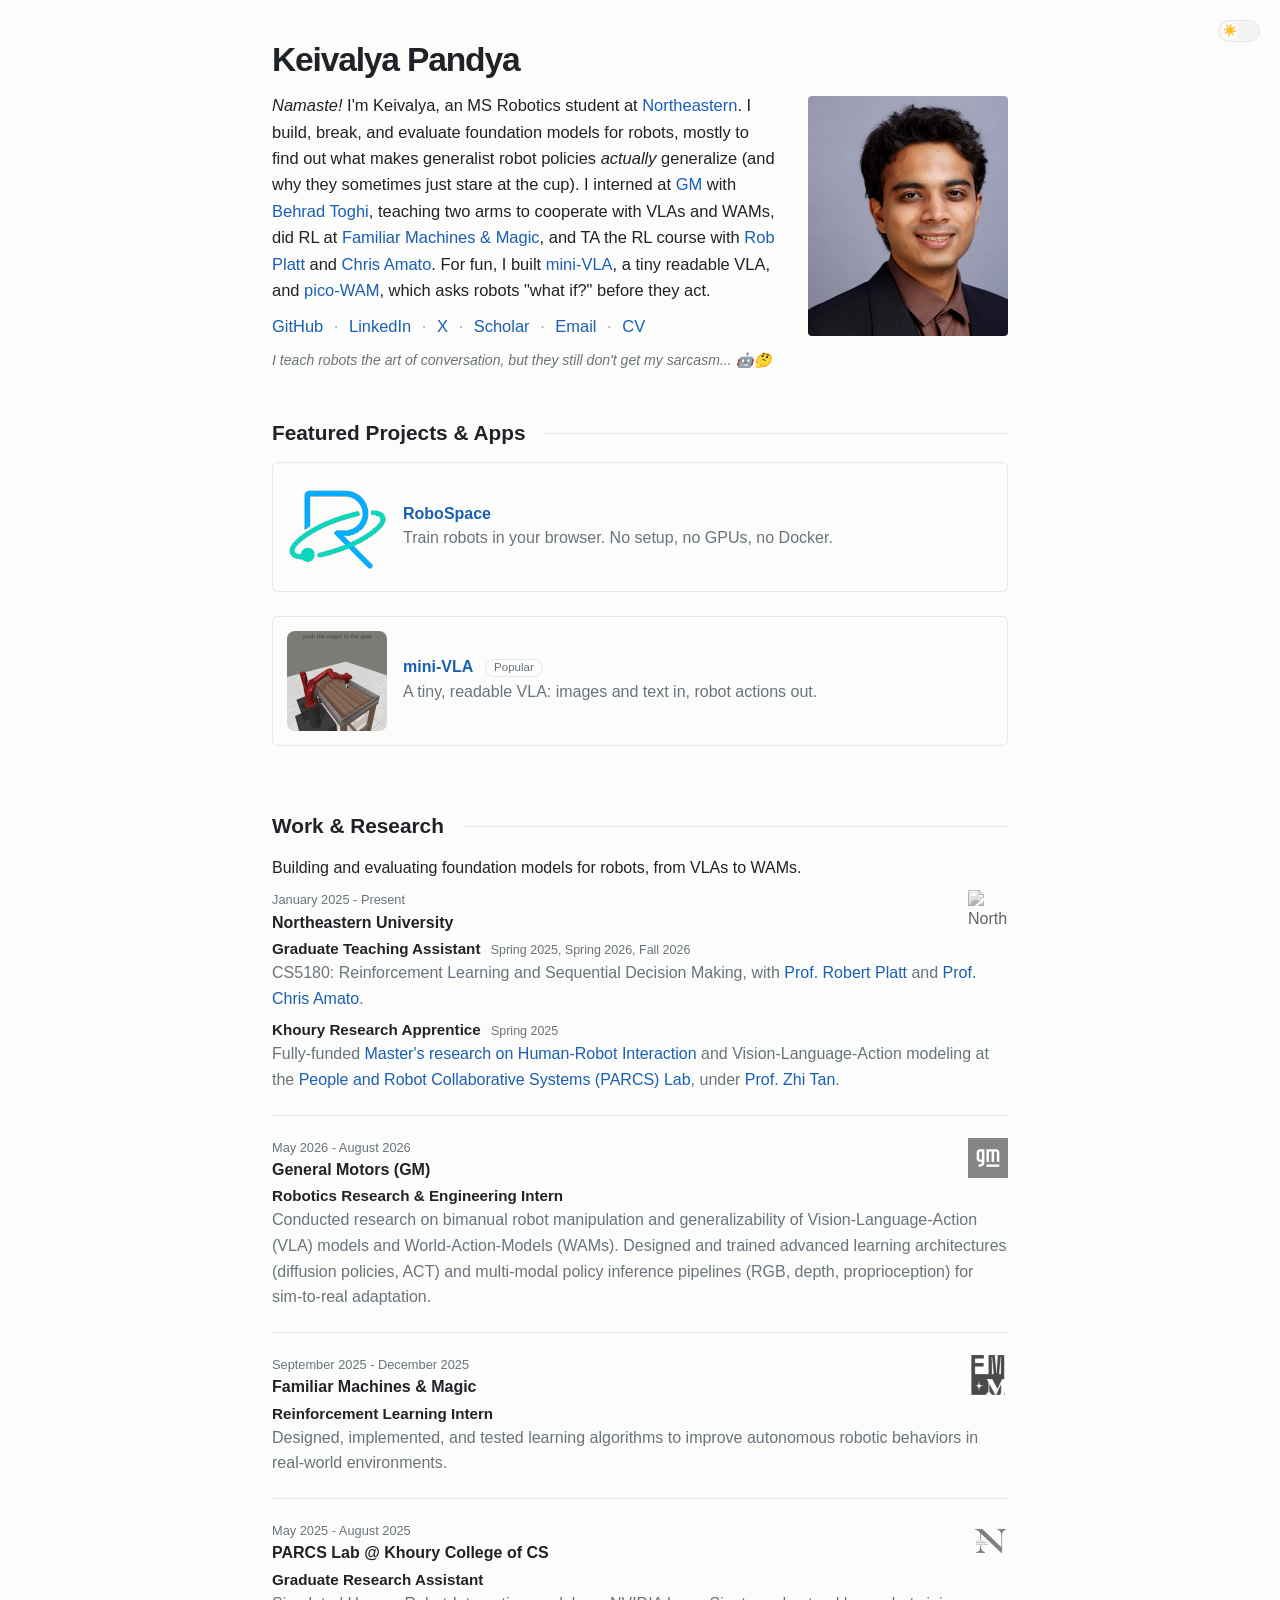
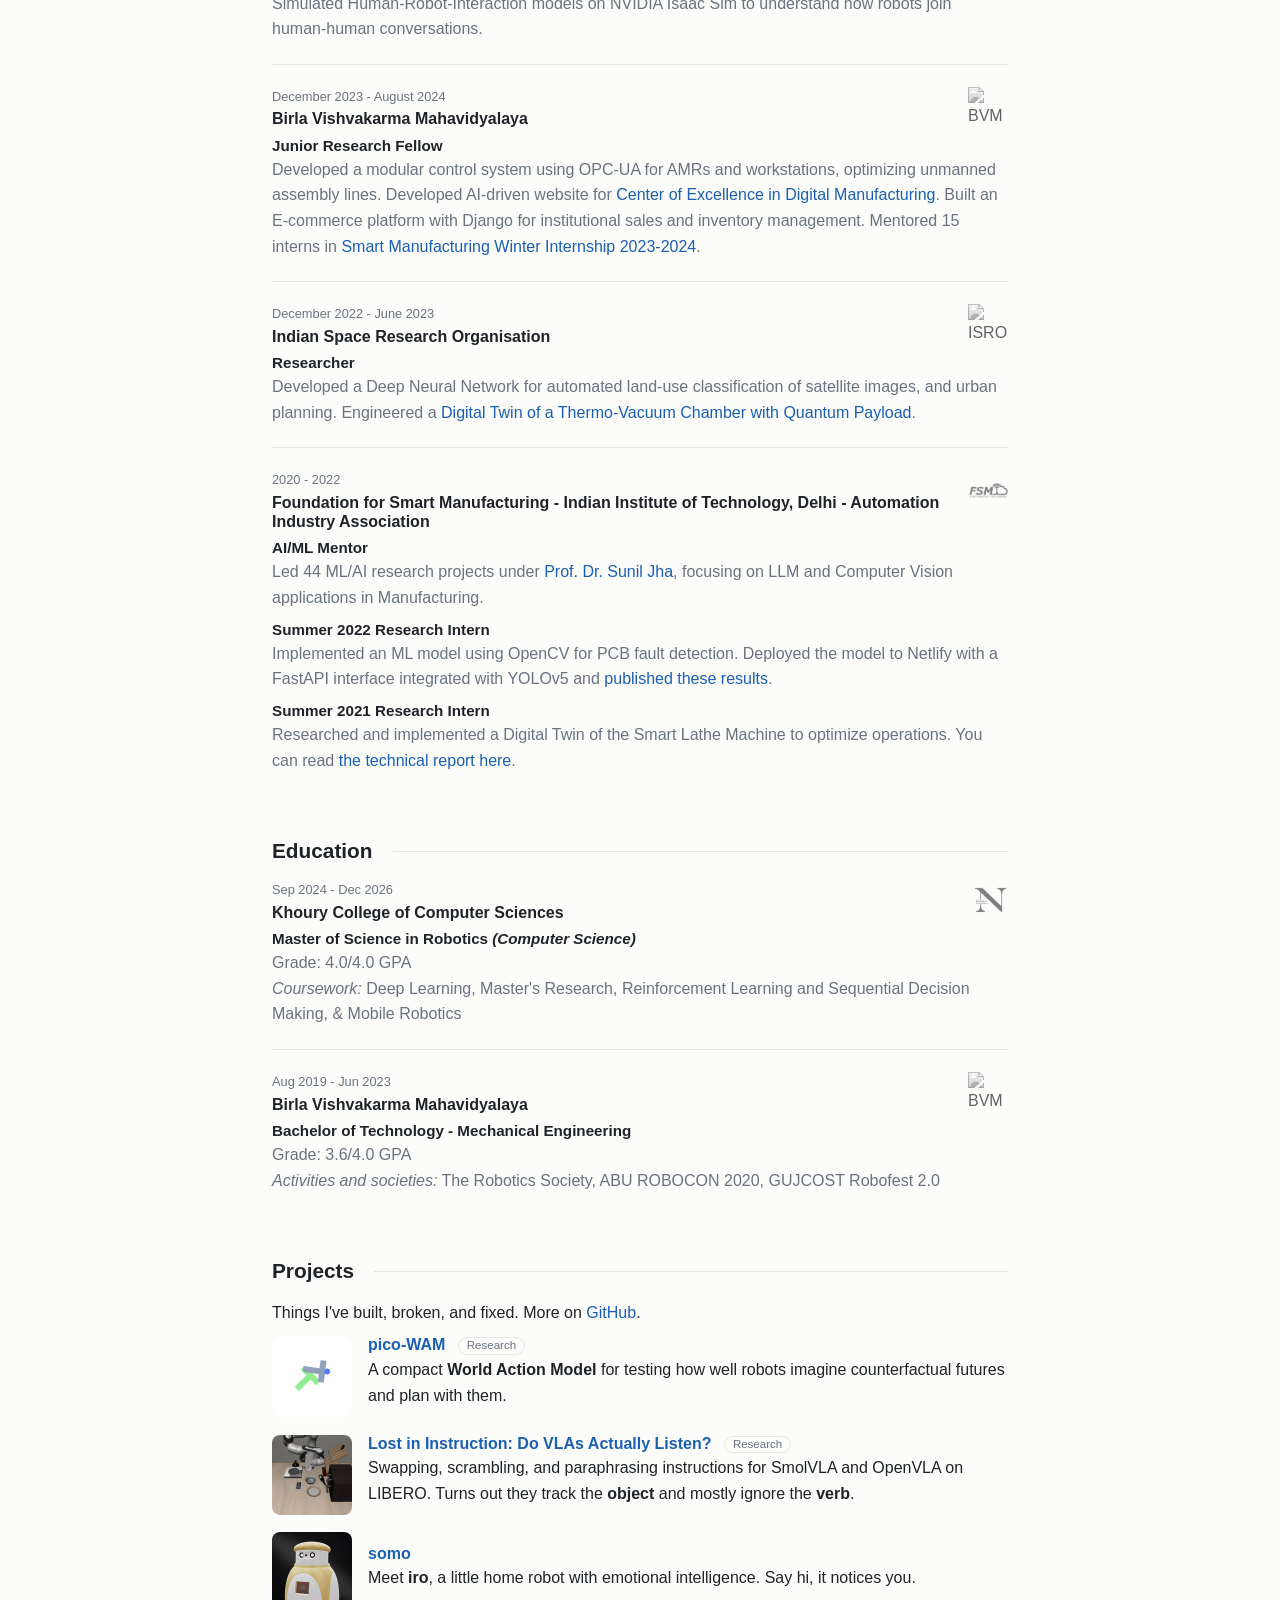
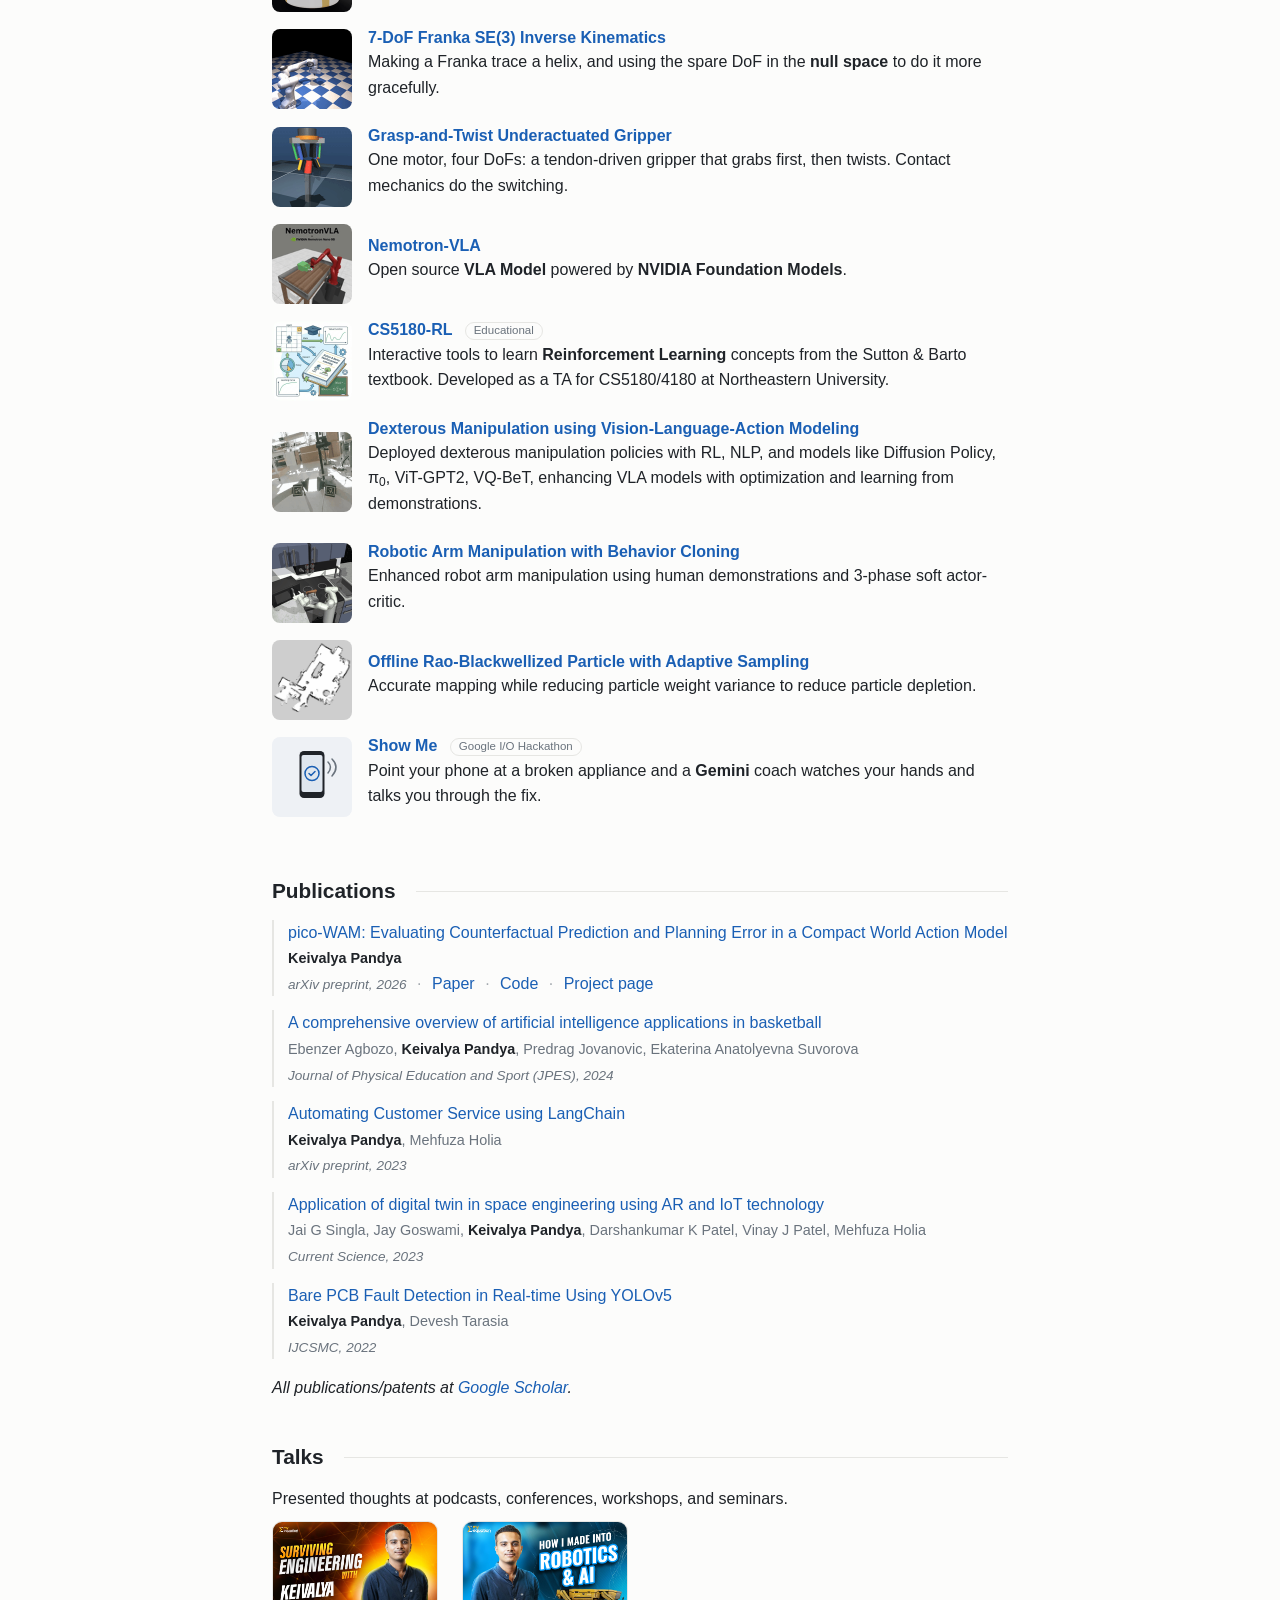
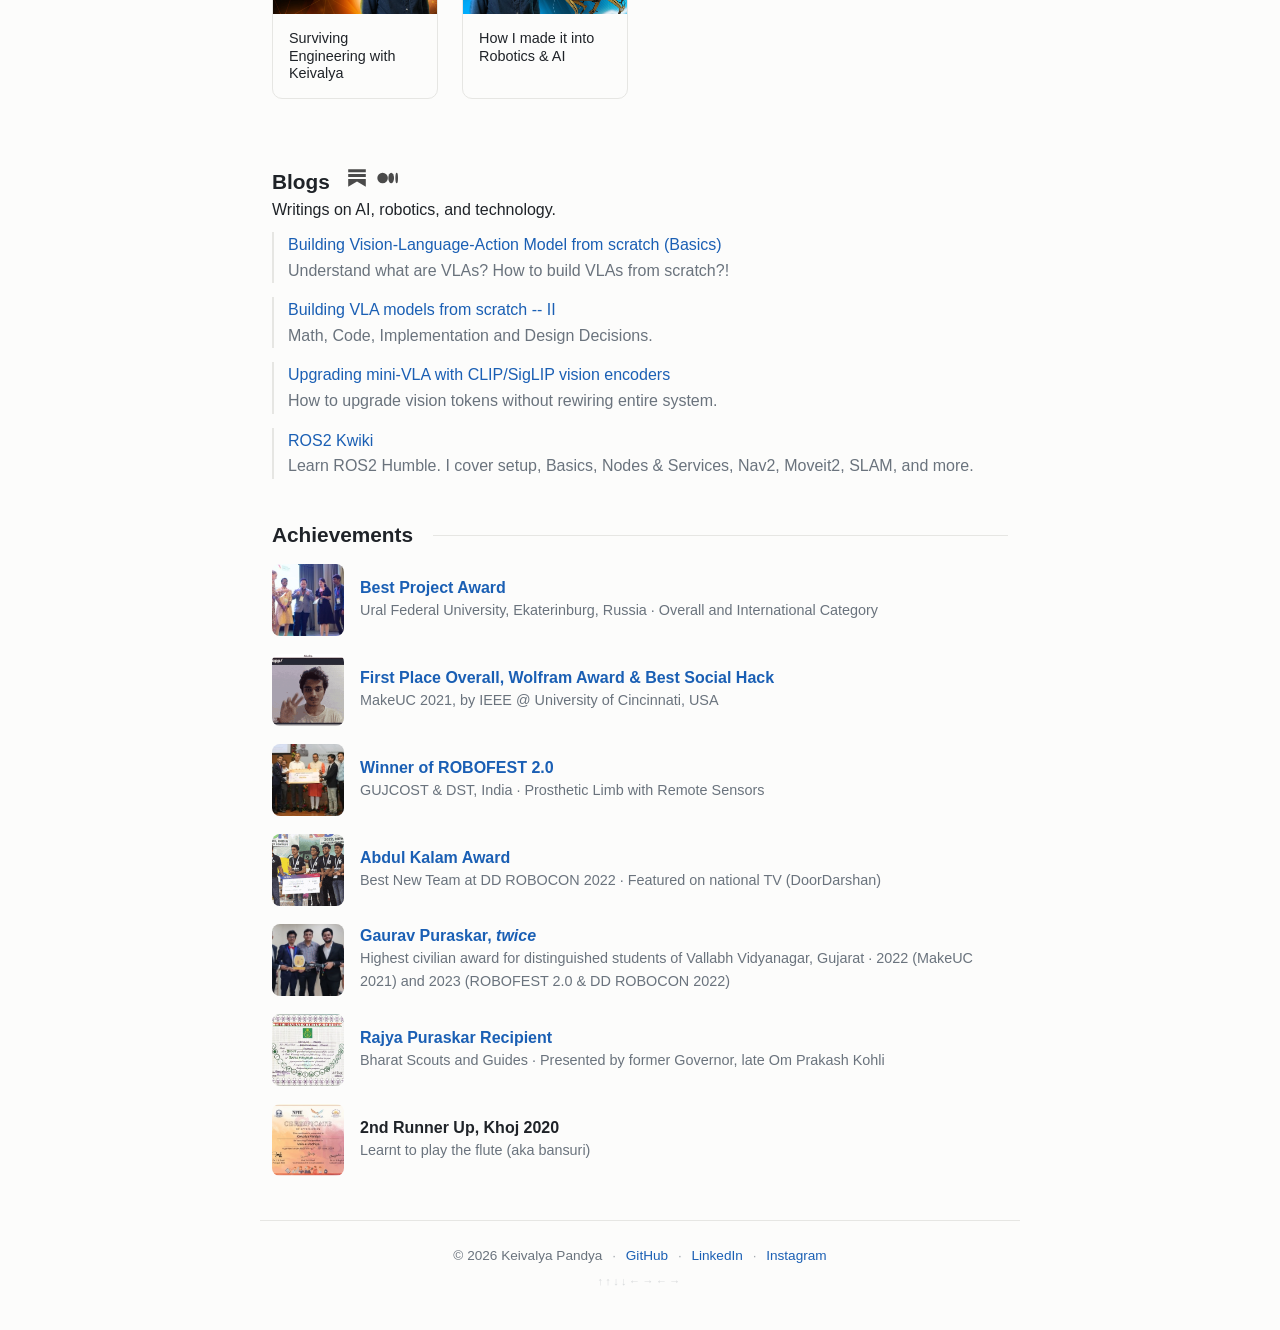
==== commit 98a8335b: "Add lightweight project previews in the desktop margin" ====
--- a/index.html
+++ b/index.html
@@ -79,9 +79,10 @@
 
         gtag('config', 'G-KB3W913BBC');
     </script>
-    <script src="js/headline.js"></script>
-    <script src="js/toggle-theme.js"></script>
+    <script src="js/headline.js" defer></script>
+    <script src="js/toggle-theme.js" defer></script>
     <script src="js/eggs.js" defer></script>
+    <script src="js/project-stage.js" defer></script>
 </head>
 
 <body class="light-mode">
@@ -139,7 +140,7 @@
             <h2>Featured Projects & Apps</h2>
             <div class="row">
                 <div class="col-md-12 d-flex align-items-center mb-4 featured-project">
-                    <img loading="lazy" decoding="async" src="assets/robospace.png" alt="RoboSpace" class="img-fluid rounded me-3"
+                    <img loading="lazy" decoding="async" src="assets/robospace.png" data-preview-src="assets/demos/robospace.mp4" alt="RoboSpace" class="img-fluid rounded me-3"
                         style="width: 100px; height: 100px; object-fit: cover;">
                     <div>
                         <h5><a href="https://robospace.app" target="_blank">RoboSpace</a></h5>
--- a/style.css
+++ b/style.css
@@ -476,3 +476,89 @@
     font-size: 0.85rem;
     font-style: italic;
 }
+
+/* Small finishing details; the original content and column remain intact. */
+.hero h1 { letter-spacing: -0.035em; }
+.hero-bio { text-wrap: pretty; }
+body > .container > section { margin-bottom: 44px !important; }
+section > h2 {
+    display: flex;
+    align-items: center;
+    gap: 20px;
+}
+section > h2::after {
+    content: "";
+    height: 1px;
+    flex: 1;
+    background: var(--line);
+}
+a { text-decoration-thickness: 1px; text-underline-offset: 4px; }
+a:focus-visible, button:focus-visible {
+    outline: 2px solid var(--link);
+    outline-offset: 4px;
+}
+.featured-project {
+    border-radius: 6px;
+    transition: border-color 180ms ease, background-color 180ms ease, box-shadow 180ms ease;
+}
+.featured-project:focus-within { border-color: var(--link); }
+.entry { transition: border-color 180ms ease; }
+.entry:focus-within { border-left-color: var(--link); }
+@media (hover: hover) and (pointer: fine) {
+    .featured-project:hover {
+        background: var(--surface);
+        border-color: var(--line);
+        box-shadow: 0 4px 16px rgb(0 0 0 / 4%);
+    }
+    .entry:hover { border-left-color: var(--link); }
+}
+@media (prefers-reduced-motion: reduce) {
+    .featured-project, .entry { transition: none; }
+}
+
+/* The page keeps its original width; demonstrations occupy only spare space. */
+.project-stage { display: none; }
+@media (min-width: 1280px) and (hover: hover) and (pointer: fine) and (prefers-reduced-motion: no-preference) {
+    .project-stage {
+        display: block;
+        position: fixed;
+        left: calc(50% + 400px);
+        top: 50%;
+        width: min(340px, calc(50vw - 424px));
+        transform: translateY(-50%);
+        opacity: 0;
+        pointer-events: none;
+        transition: opacity 180ms ease;
+        z-index: 5;
+    }
+    .project-stage.is-visible { opacity: 1; }
+    .project-stage-media {
+        position: relative;
+        width: 100%;
+        aspect-ratio: 1;
+    }
+    .project-stage-media img, .project-stage-media video {
+        position: absolute;
+        inset: 0;
+        width: 100%;
+        height: 100%;
+        object-fit: contain;
+        opacity: 0;
+        transform: translateY(5px);
+        transition: opacity 200ms ease, transform 240ms ease;
+    }
+    .project-stage-media .is-current { opacity: 1; transform: translateY(0); }
+    .project-stage-caption {
+        margin-top: 14px;
+        padding-top: 10px;
+        border-top: 1px solid var(--line);
+        color: var(--muted);
+        font-size: .8125rem;
+        line-height: 1.5;
+    }
+    section .row > .is-previewed h5 > a {
+        text-decoration: underline;
+        text-decoration-thickness: 1px;
+        text-underline-offset: 4px;
+    }
+}
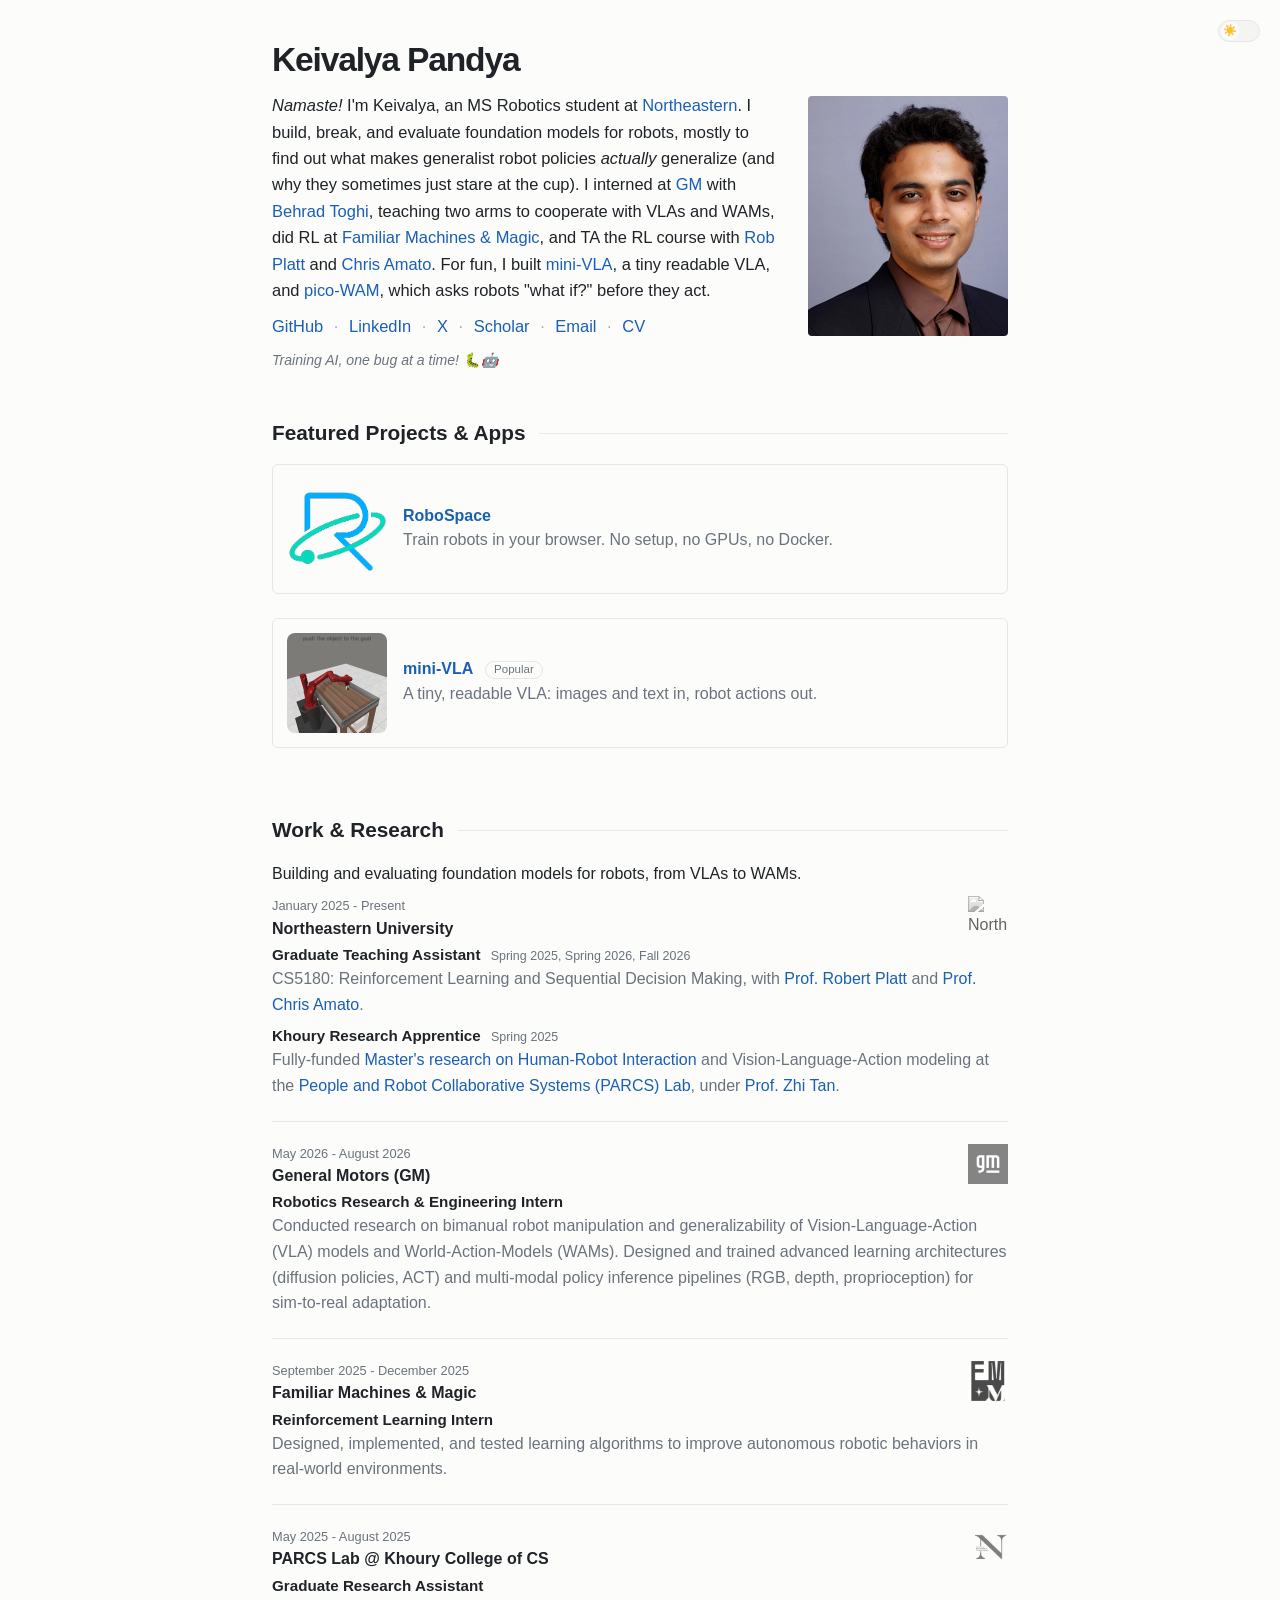
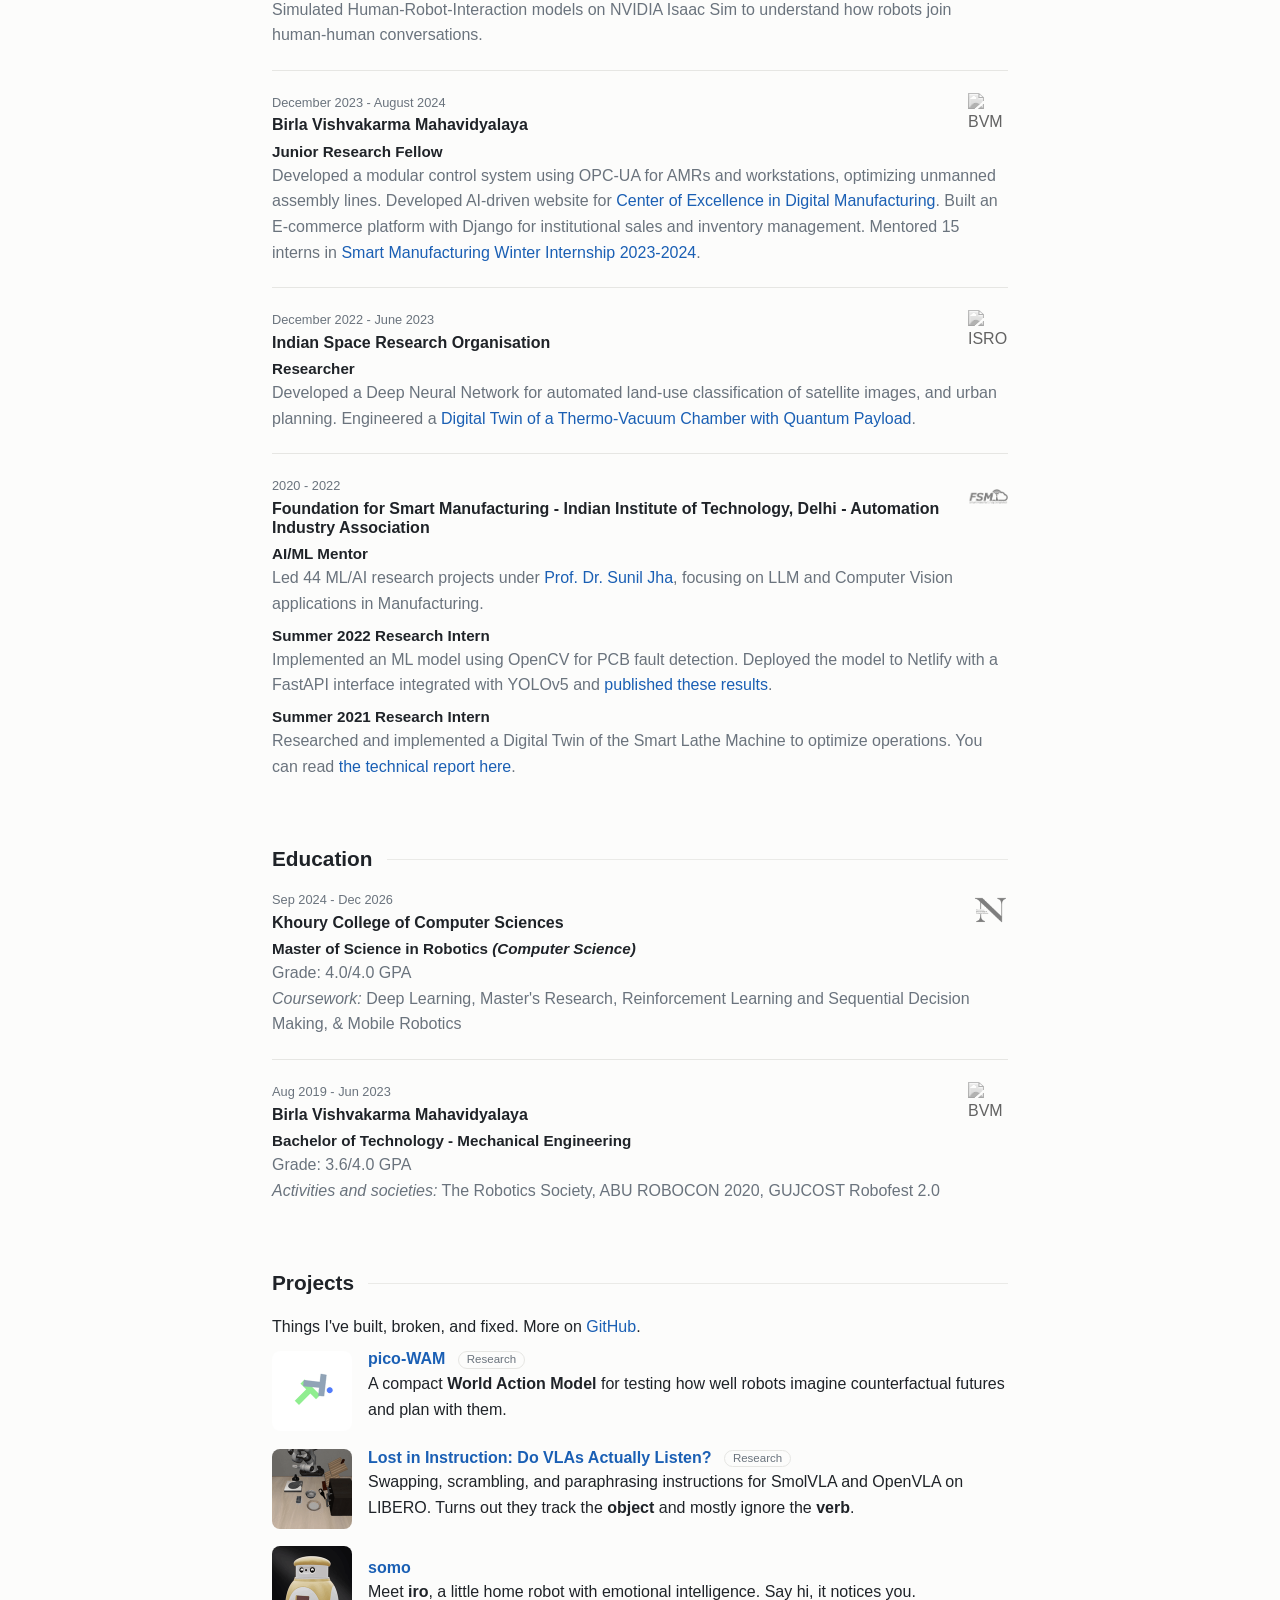
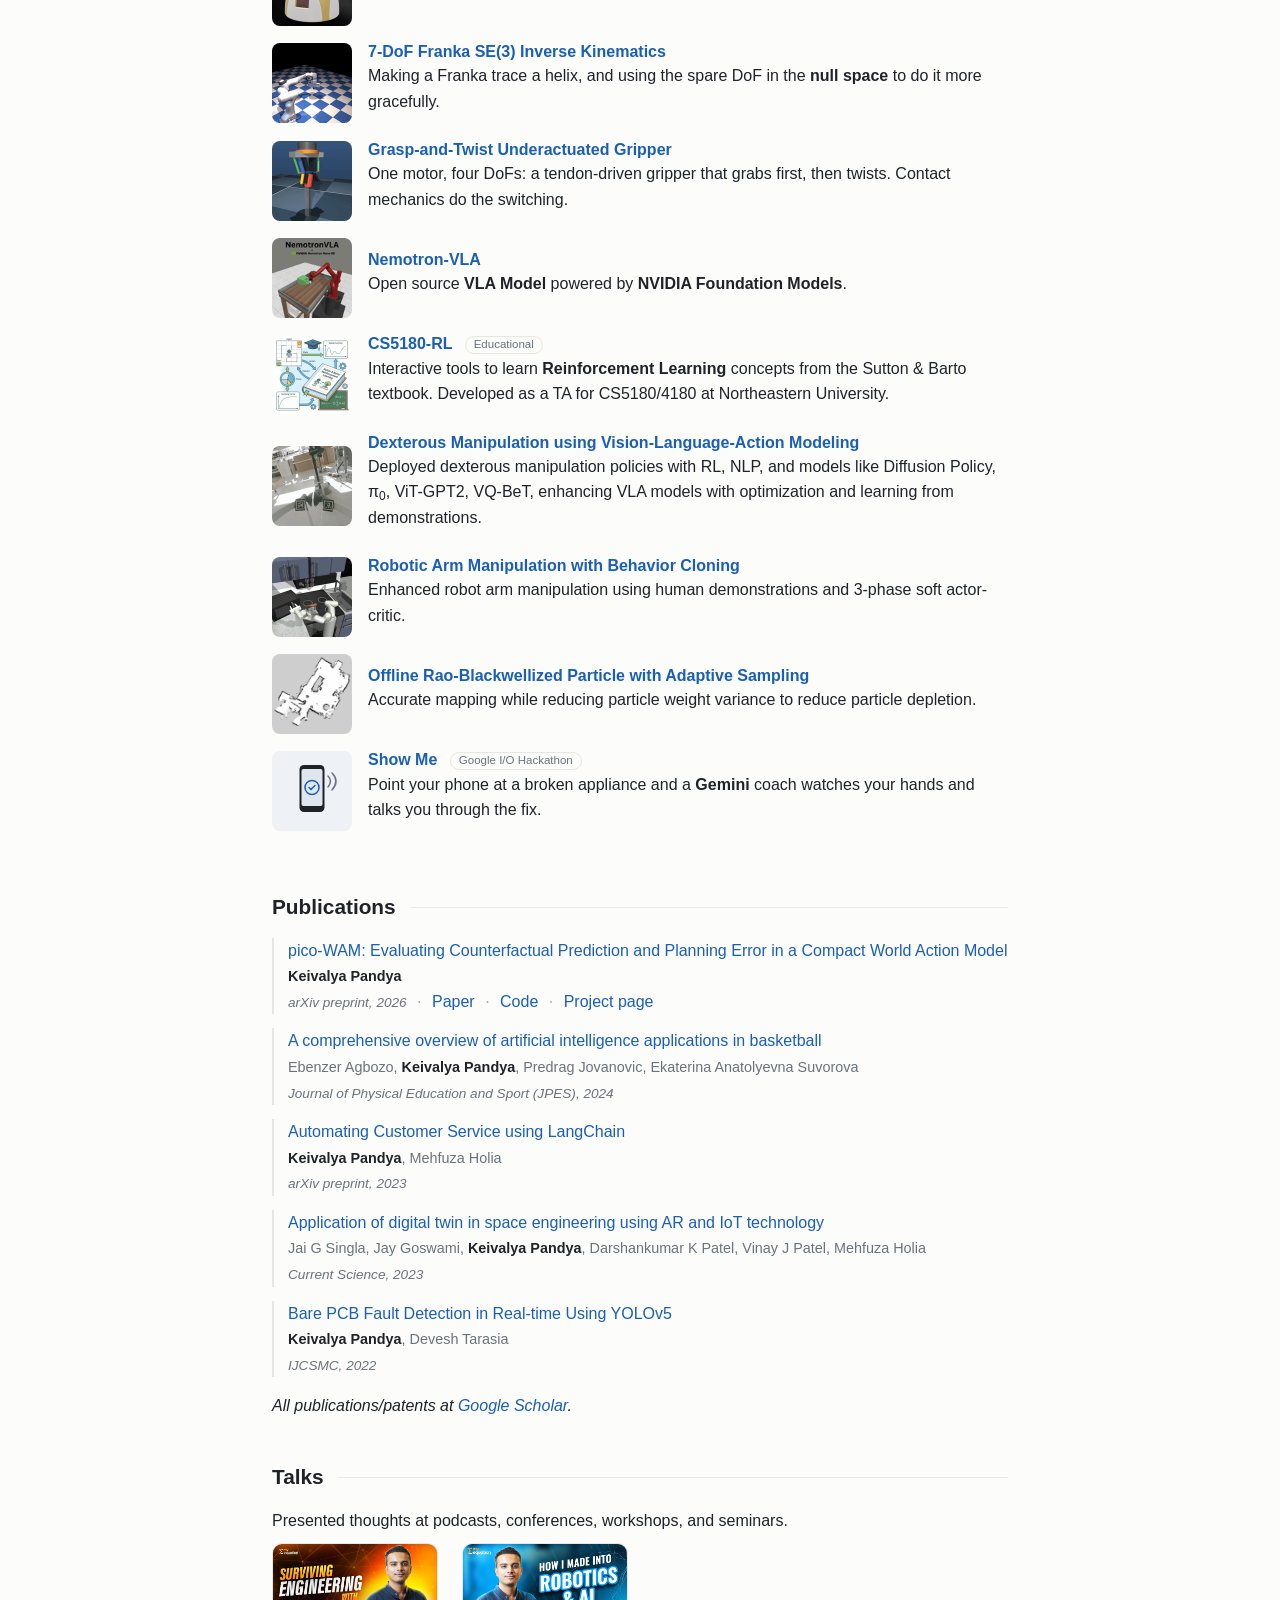
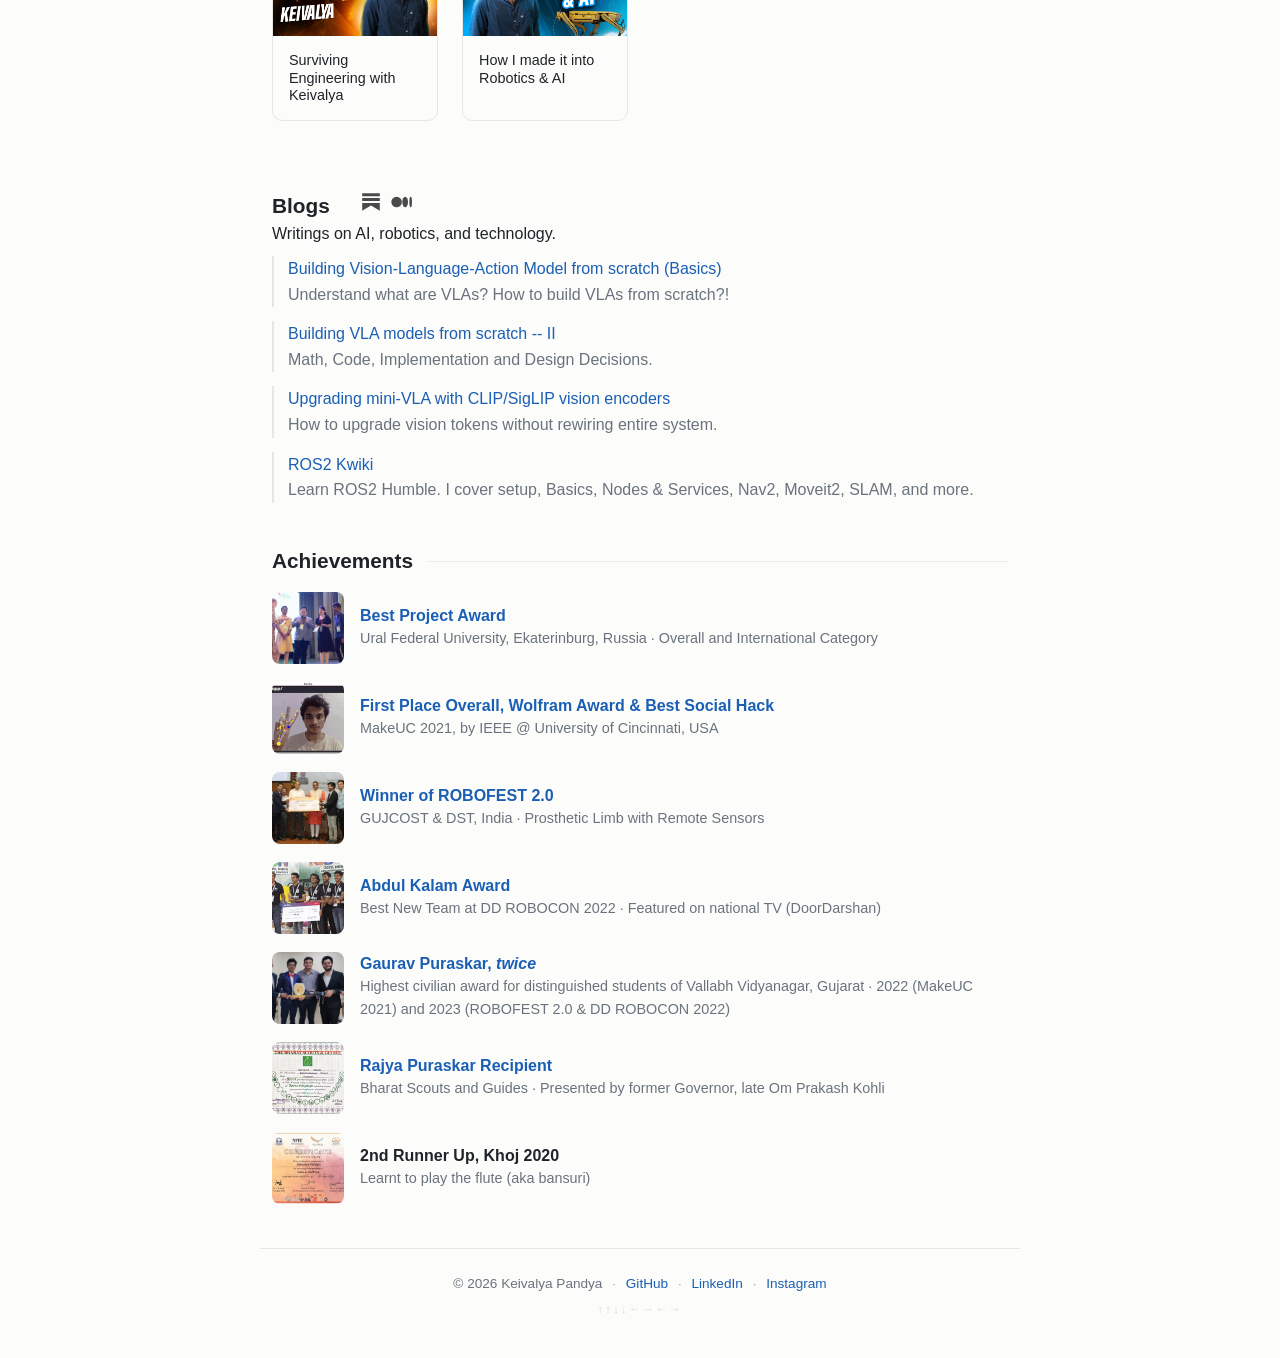
==== commit 7b79e8de: "Polish portfolio scrolling and section navigation" ====
--- a/index.html
+++ b/index.html
@@ -83,6 +83,8 @@
     <script src="js/toggle-theme.js" defer></script>
     <script src="js/eggs.js" defer></script>
     <script src="js/project-stage.js" defer></script>
+    <script src="js/section-index.js" defer></script>
+    <script src="js/reading-progress.js" defer></script>
 </head>
 
 <body class="light-mode">
--- a/style.css
+++ b/style.css
@@ -481,16 +481,44 @@
 .hero h1 { letter-spacing: -0.035em; }
 .hero-bio { text-wrap: pretty; }
 body > .container > section { margin-bottom: 44px !important; }
-section > h2 {
+section h2 {
     display: flex;
     align-items: center;
-    gap: 20px;
-}
-section > h2::after {
+    gap: 14px;
+    margin-bottom: 18px;
+    scroll-margin-top: 28px;
+}
+section h2::after {
     content: "";
     height: 1px;
     flex: 1;
     background: var(--line);
+    opacity: .8;
+}
+body > .container > section + section { padding-top: 2px; }
+body > .container > section > p:first-of-type { max-width: 68ch; }
+
+/* A quiet reading-progress line; it never changes the page's scroll behavior. */
+.reading-progress {
+    position: fixed;
+    inset: 0 auto auto 0;
+    width: 100%;
+    height: 2px;
+    z-index: 1100;
+    pointer-events: none;
+    background: transparent;
+    opacity: 0;
+    transition: opacity 180ms ease;
+}
+body.has-scrolled-intro .reading-progress { opacity: .72; }
+.reading-progress span {
+    display: block;
+    width: 100%;
+    height: 100%;
+    background: var(--link);
+    transform: scaleX(0);
+    transform-origin: left center;
+    will-change: transform;
 }
 a { text-decoration-thickness: 1px; text-underline-offset: 4px; }
 a:focus-visible, button:focus-visible {
@@ -523,19 +551,18 @@
         display: block;
         position: fixed;
         left: calc(50% + 400px);
-        top: 50%;
+        top: 16px;
         width: min(340px, calc(50vw - 424px));
-        transform: translateY(-50%);
         opacity: 0;
         pointer-events: none;
-        transition: opacity 180ms ease;
+        transition: opacity 240ms ease, top 180ms ease-out;
         z-index: 5;
     }
     .project-stage.is-visible { opacity: 1; }
     .project-stage-media {
         position: relative;
         width: 100%;
-        aspect-ratio: 1;
+        height: 200px;
     }
     .project-stage-media img, .project-stage-media video {
         position: absolute;
@@ -545,7 +572,7 @@
         object-fit: contain;
         opacity: 0;
         transform: translateY(5px);
-        transition: opacity 200ms ease, transform 240ms ease;
+        transition: opacity 240ms ease, transform 280ms cubic-bezier(.2, .75, .25, 1);
     }
     .project-stage-media .is-current { opacity: 1; transform: translateY(0); }
     .project-stage-caption {
@@ -562,3 +589,61 @@
         text-underline-offset: 4px;
     }
 }
+
+
+/* A small index uses the left margin on wide screens to orient long-page readers. */
+.section-index { display: none; }
+@media (min-width: 1480px) and (hover: hover) and (pointer: fine) {
+    .section-index {
+        display: block;
+        position: fixed;
+        right: calc(50% + 400px);
+        top: 50%;
+        width: min(220px, calc(50vw - 424px));
+        transform: translateY(-50%);
+        z-index: 4;
+        opacity: 0;
+        visibility: hidden;
+        transition: opacity 220ms ease, visibility 220ms ease;
+    }
+    body.has-scrolled-intro .section-index { opacity: 1; visibility: visible; }
+    .section-index ol { position: relative; list-style: none; margin: 0; padding: 0; }
+    .section-index-marker {
+        position: absolute;
+        top: 0;
+        left: 0;
+        width: 2px;
+        height: 1.45em;
+        background: var(--link);
+        transition: transform 260ms cubic-bezier(.2, .75, .25, 1);
+        pointer-events: none;
+    }
+    .section-index li + li { margin-top: 9px; }
+    .section-index a {
+        display: block;
+        border-left: 1px solid var(--line);
+        padding: 2px 0 2px 12px;
+        color: var(--muted);
+        font-size: .8125rem;
+        line-height: 1.4;
+        text-decoration: none;
+        transition: color 160ms ease, border-color 160ms ease;
+    }
+    .section-index a:hover,
+    .section-index a[aria-current="location"] {
+        color: var(--text);
+    }
+    .section-index a[aria-current="location"] { border-left-color: transparent; }
+}
+@media (prefers-reduced-motion: reduce) {
+    .section-index, .section-index-marker, .project-stage,
+    .project-stage-media img, .project-stage-media video,
+    .reading-progress { transition: none !important; }
+    .section-index-marker { scroll-behavior: auto; }
+}
+
+@media (max-width: 768px) {
+    body > .container > section { margin-bottom: 38px !important; }
+    section h2 { gap: 10px; margin-bottom: 14px; }
+    section h2::after { min-width: 18px; }
+}
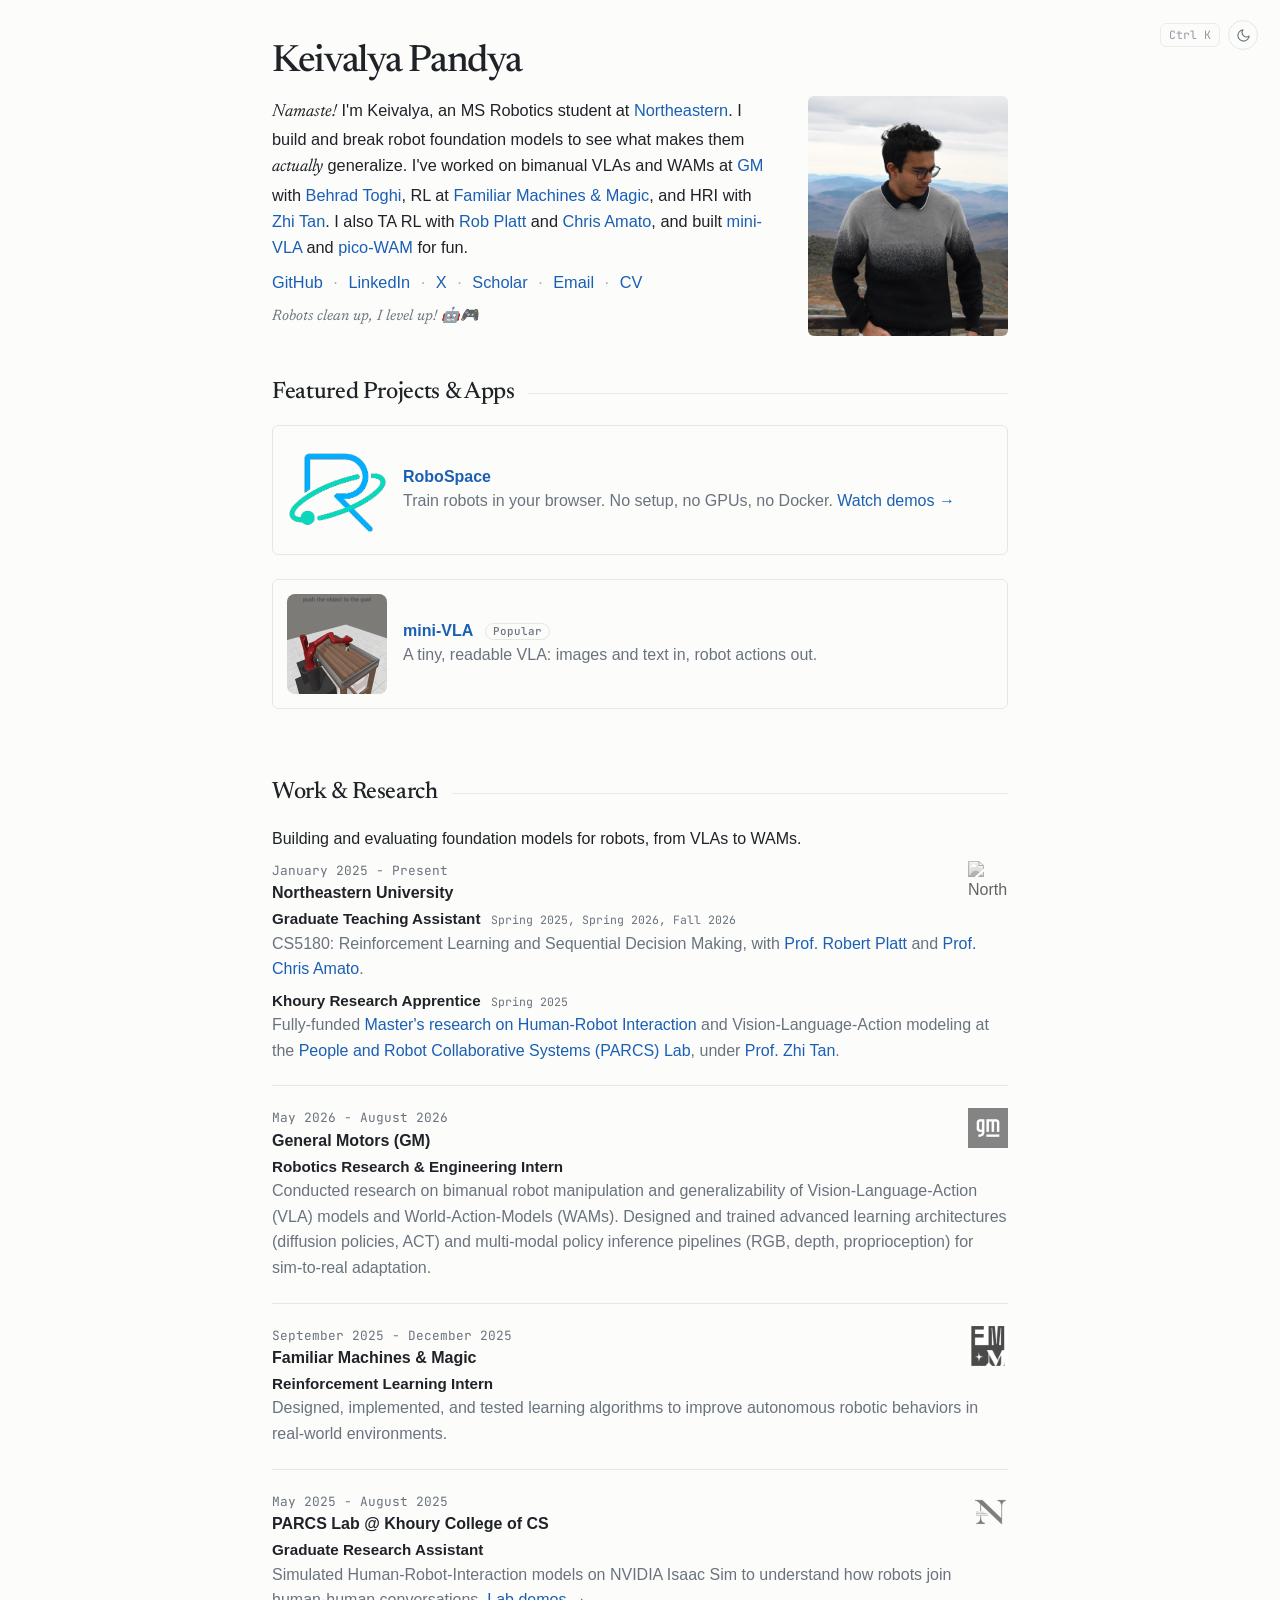
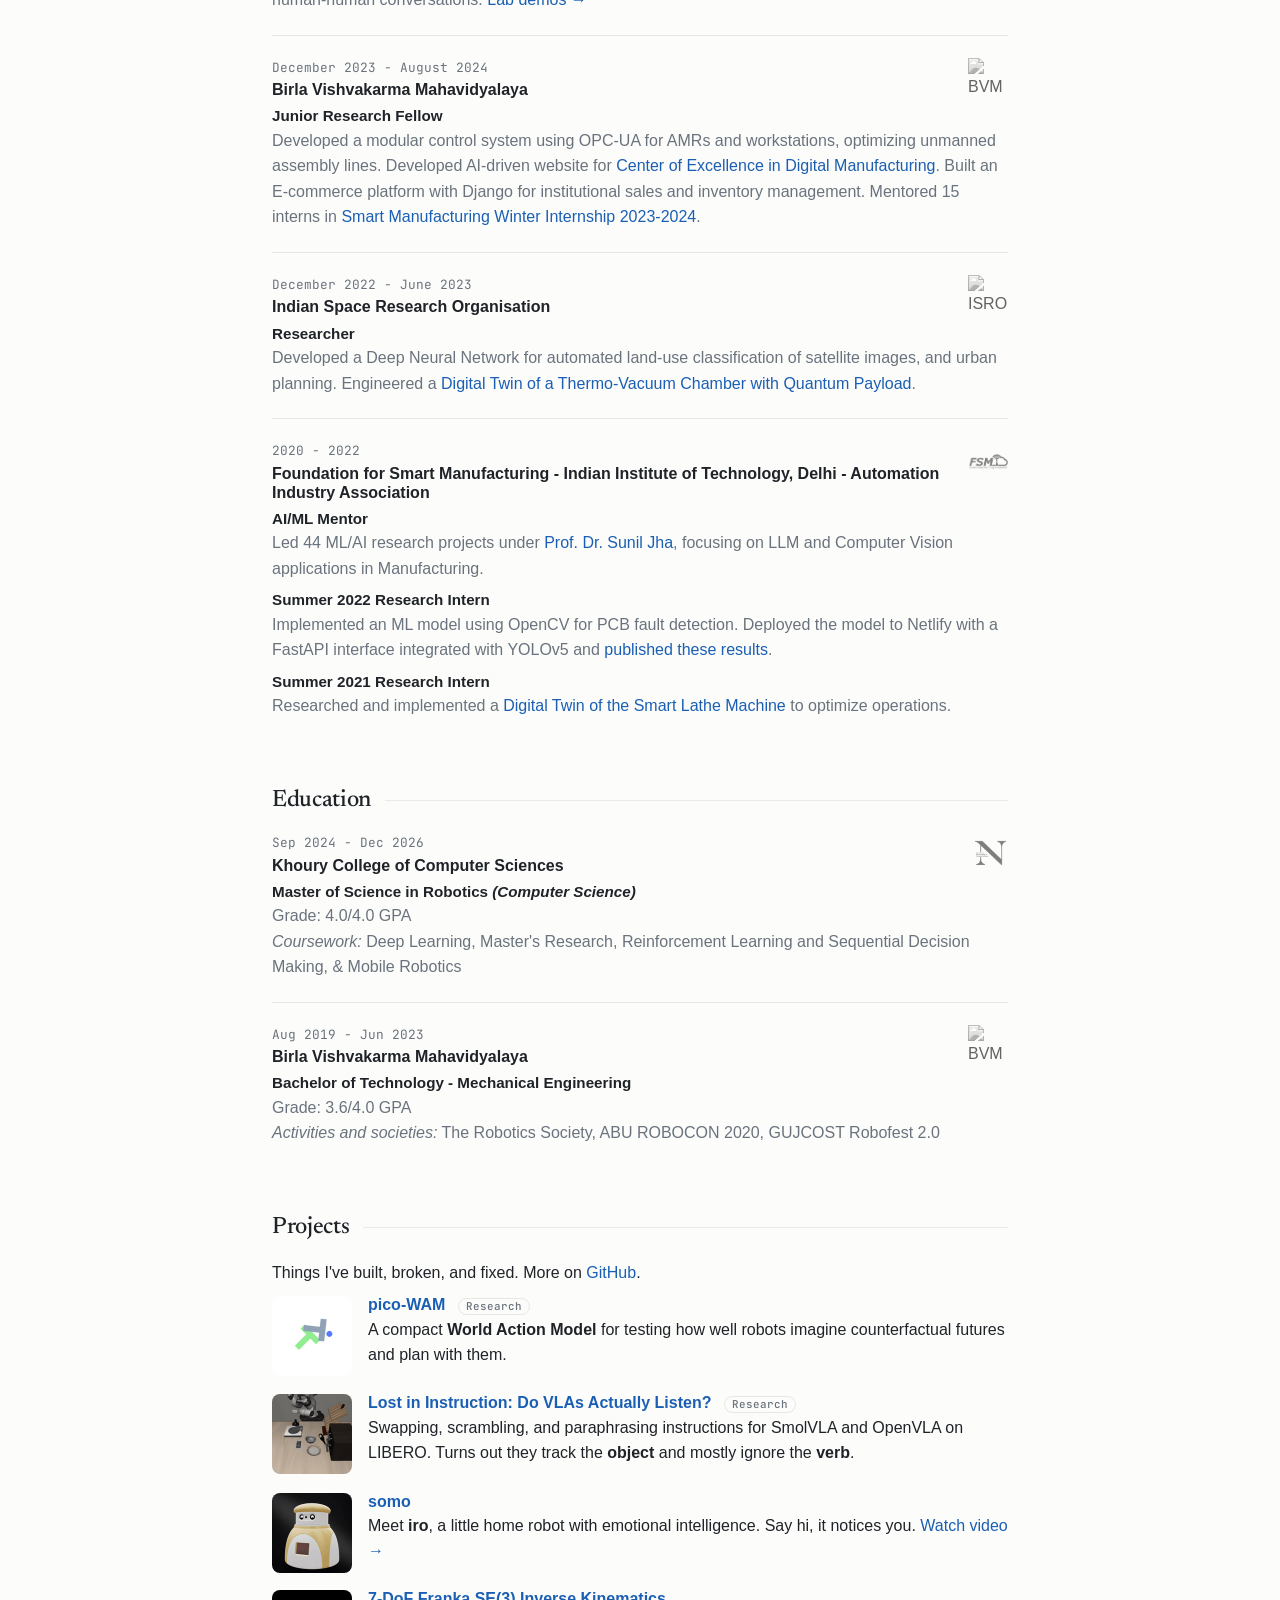
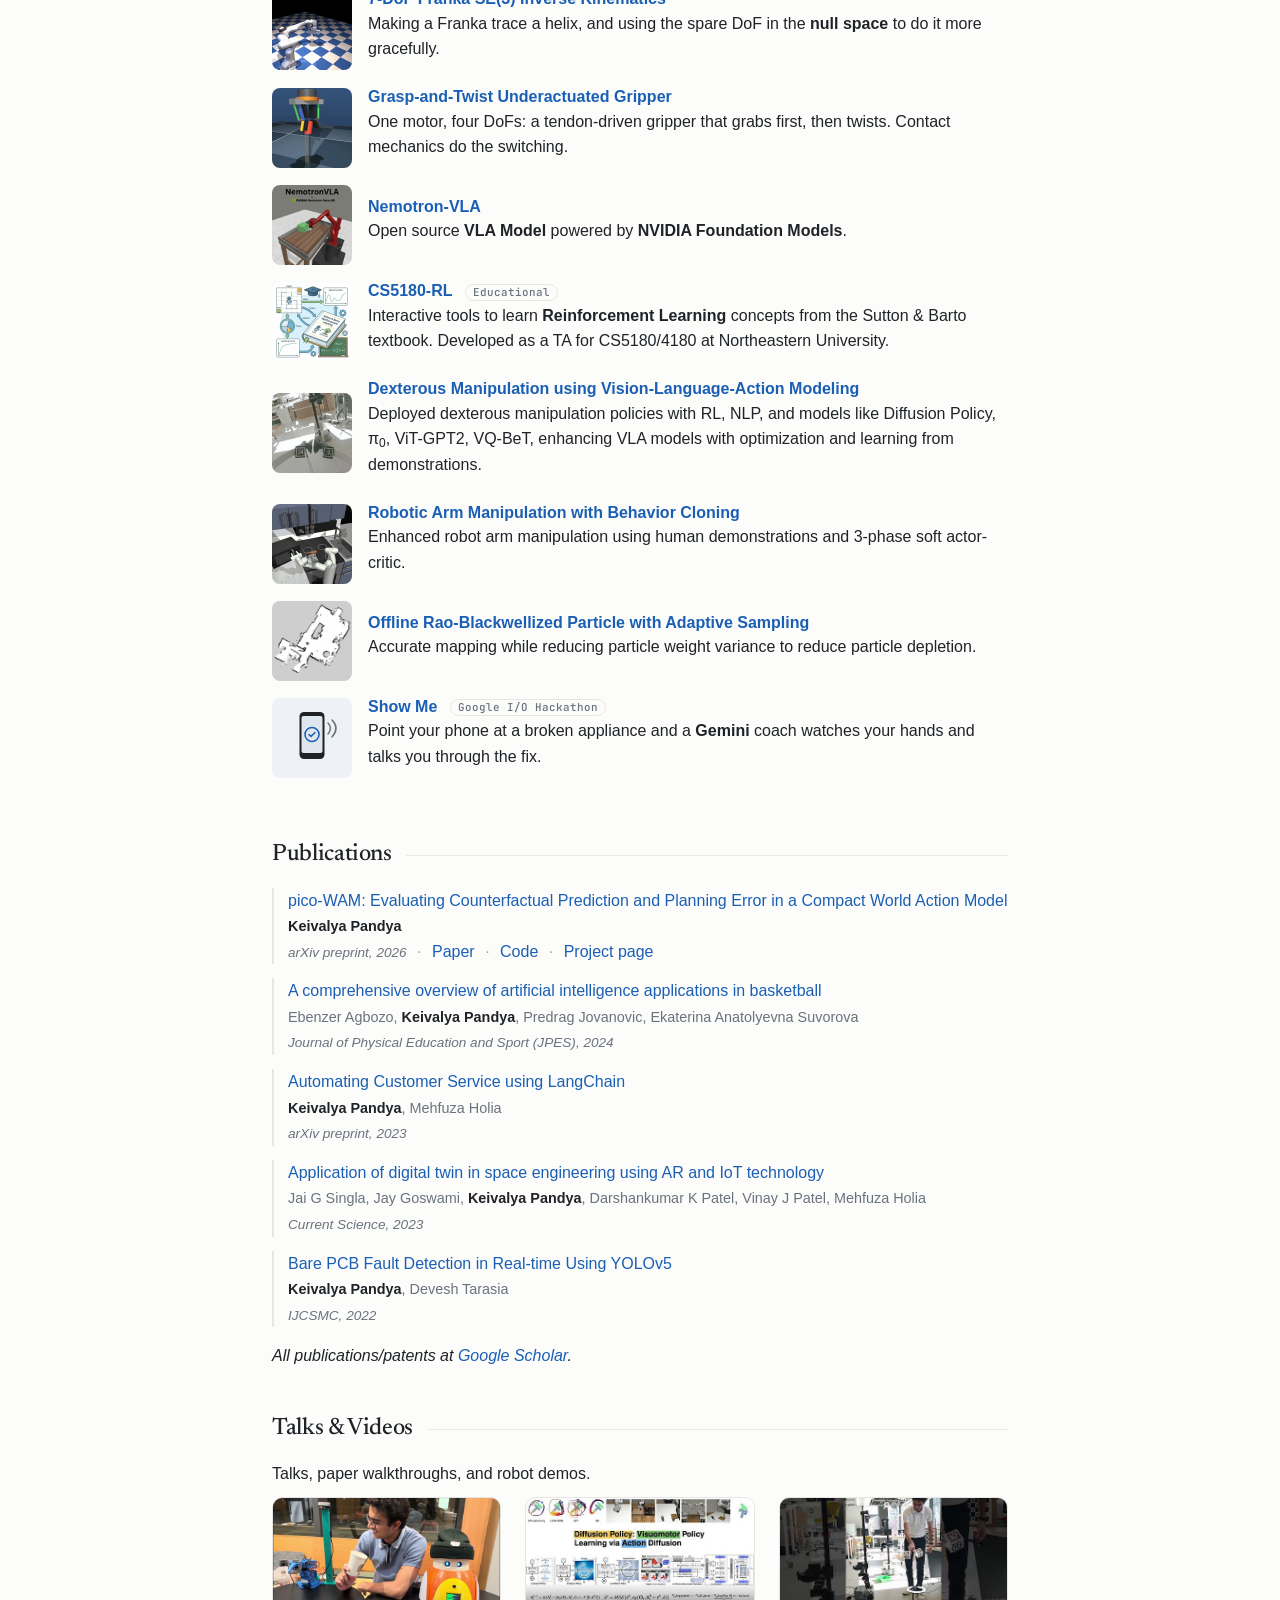
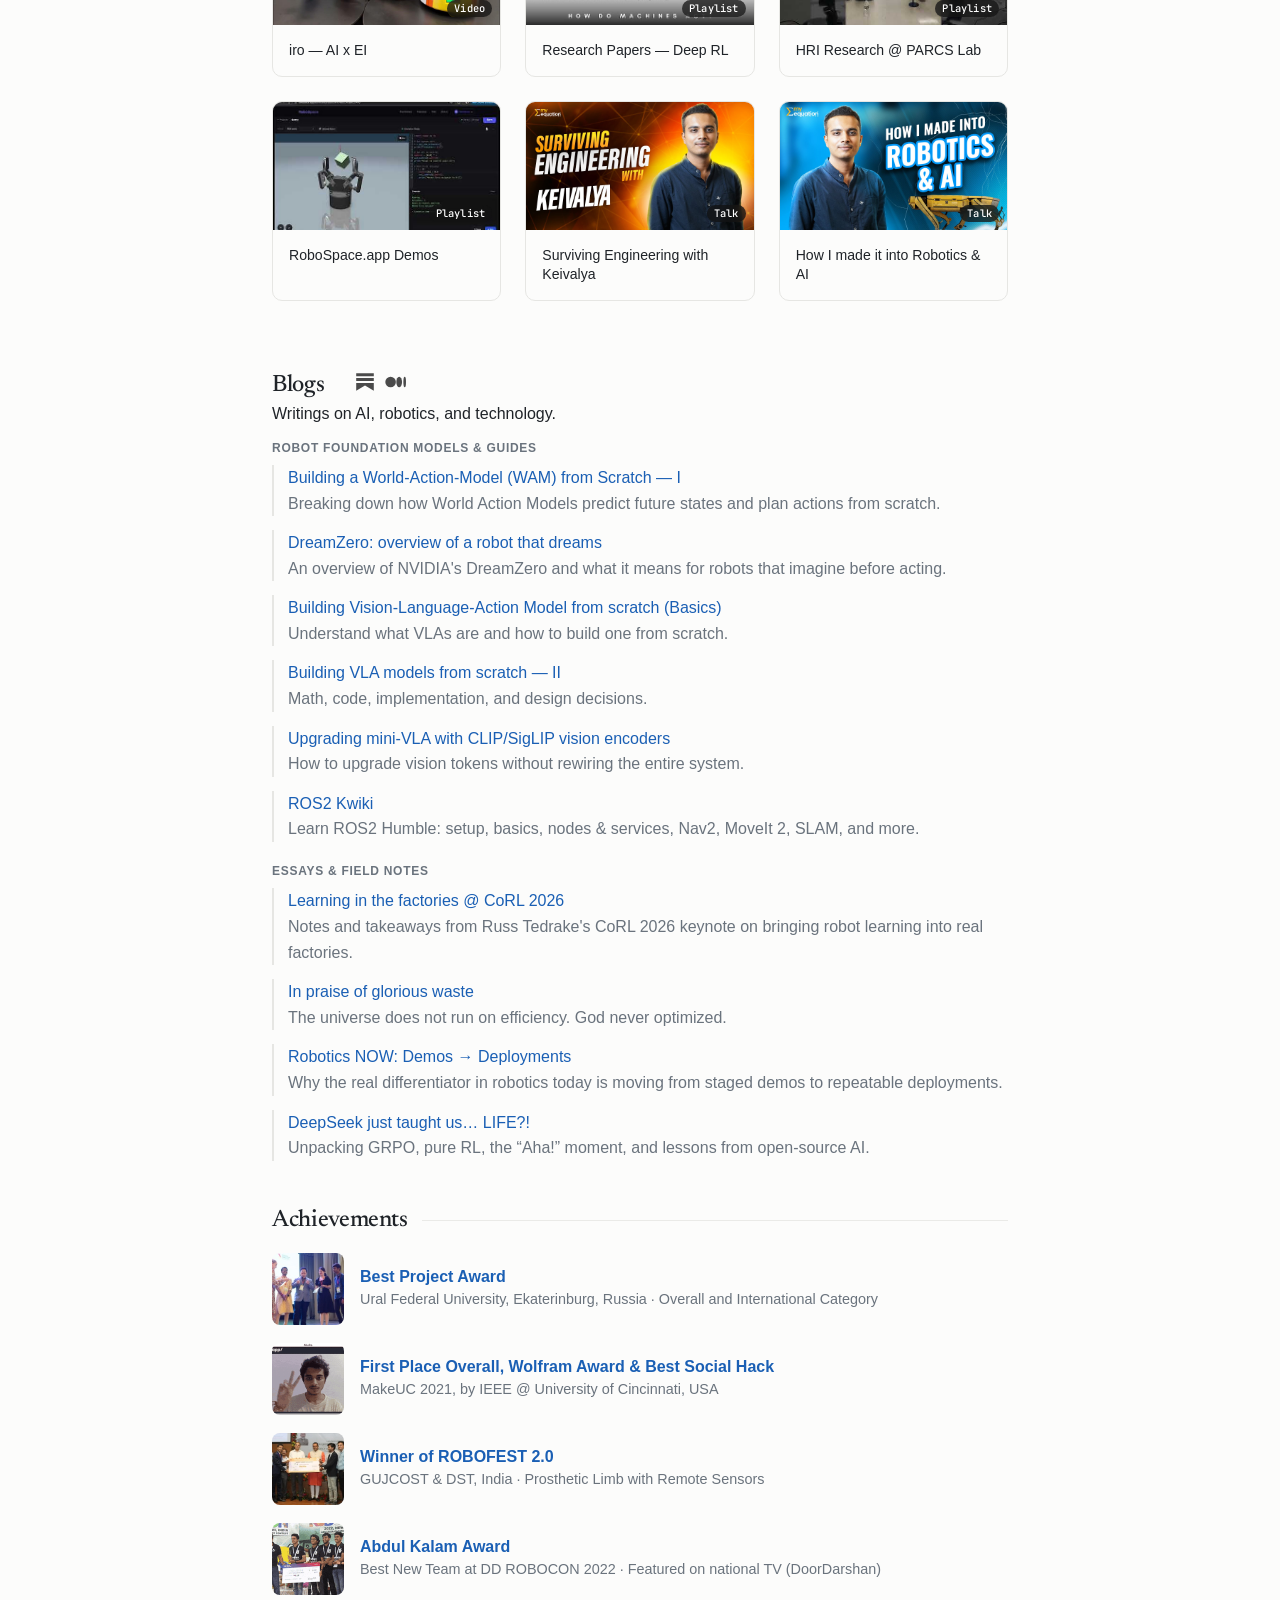
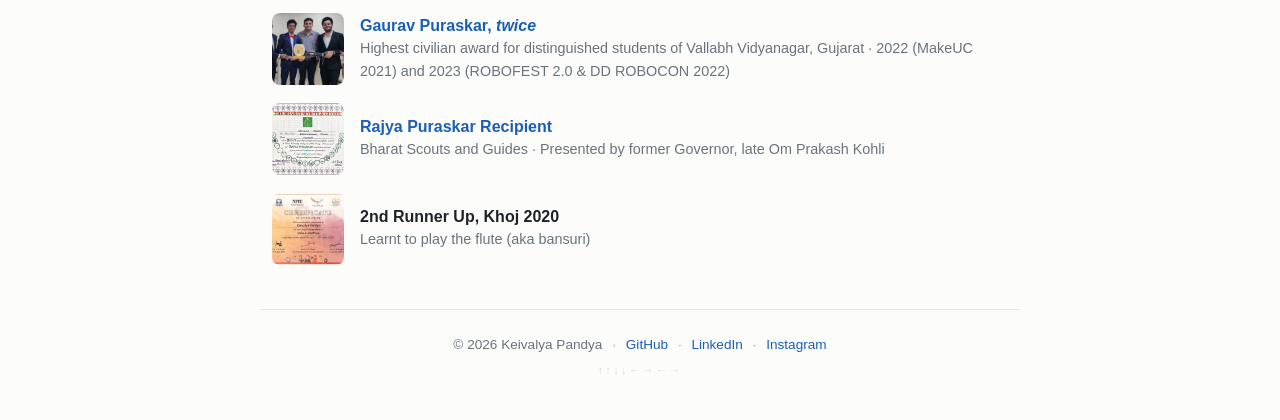
==== commit a16d6b0b: "Update bio, add talks/blogs, rotating portraits, typography, and Cmd+K palette" ====
--- a/index.html
+++ b/index.html
@@ -6,6 +6,9 @@
     <meta name="viewport" content="width=device-width, initial-scale=1.0">
     <title>Keivalya Pandya | Robot Learning Researcher</title>
     <link rel="icon" href="assets/favicon.ico" type="image/x-icon">
+    <link rel="preconnect" href="https://fonts.googleapis.com">
+    <link rel="preconnect" href="https://fonts.gstatic.com" crossorigin>
+    <link href="https://fonts.googleapis.com/css2?family=JetBrains+Mono:wght@400;500&family=Newsreader:ital,opsz,wght@0,6..72,400..600;1,6..72,400..500&display=swap" rel="stylesheet">
     <link href="https://cdn.jsdelivr.net/npm/bootstrap@5.3.3/dist/css/bootstrap.min.css" rel="stylesheet">
     <link rel="stylesheet" href="style.css">
     <meta name="description" content="Keivalya Pandya builds and evaluates foundation models for robots, from VLAs to world action models. MS Robotics at Northeastern.">
@@ -85,6 +88,7 @@
     <script src="js/project-stage.js" defer></script>
     <script src="js/section-index.js" defer></script>
     <script src="js/reading-progress.js" defer></script>
+    <script src="js/command-palette.js" defer></script>
 </head>
 
 <body class="light-mode">
@@ -96,29 +100,34 @@
             if (t === 'dark') document.body.className = 'dark-mode';
         })();
     </script>
-    <div class="theme-switch-wrapper">
-        <label class="theme-switch" for="checkbox">
-            <input type="checkbox" id="checkbox" onchange="toggleTheme()" />
-            <div class="slider round"></div>
-        </label>
+    <div class="top-controls">
+        <button type="button" id="cmd-trigger" class="cmd-trigger" aria-label="Open command palette">&#8984;K</button>
+        <button type="button" id="theme-toggle" class="theme-toggle" aria-label="Toggle dark mode">
+            <svg class="icon-moon" viewBox="0 0 24 24" aria-hidden="true">
+                <path d="M21 12.79A9 9 0 1 1 11.21 3 7 7 0 0 0 21 12.79z"></path>
+            </svg>
+            <svg class="icon-sun" viewBox="0 0 24 24" aria-hidden="true">
+                <circle cx="12" cy="12" r="4"></circle>
+                <path d="M12 2v2M12 20v2M4.93 4.93l1.41 1.41M17.66 17.66l1.41 1.41M2 12h2M20 12h2M4.93 19.07l1.41-1.41M17.66 6.34l1.41-1.41"></path>
+            </svg>
+        </button>
     </div>
     <header class="hero container">
         <div class="hero-text">
             <h1>Keivalya Pandya</h1>
             <p class="hero-bio">
                 <em>Namaste!</em> I'm Keivalya, an MS Robotics student at
-                <a href="https://www.khoury.northeastern.edu/" target="_blank">Northeastern</a>. I build, break, and
-                evaluate foundation models for robots, mostly to find out what makes generalist robot policies
-                <em>actually</em> generalize (and why they sometimes just stare at the cup). I interned at
-                <a href="https://www.gm.com/" target="_blank">GM</a> with
-                <a href="https://toghi.net/" target="_blank">Behrad Toghi</a>, teaching two arms to cooperate with VLAs
-                and WAMs, did RL at
-                <a href="https://www.familiarmachines.com/" target="_blank">Familiar Machines &amp; Magic</a>, and TA
-                the RL course with
+                <a href="https://www.khoury.northeastern.edu/" target="_blank">Northeastern</a>. I build and break
+                robot foundation models to see what makes them <em>actually</em> generalize. I've worked on bimanual
+                VLAs and WAMs at <a href="https://www.gm.com/" target="_blank">GM</a> with
+                <a href="https://toghi.net/" target="_blank">Behrad Toghi</a>, RL at
+                <a href="https://www.familiarmachines.com/" target="_blank">Familiar Machines &amp; Magic</a>, and HRI
+                with <a href="https://www.khoury.northeastern.edu/people/zhi-tan/" target="_blank">Zhi Tan</a>. I also
+                TA RL with
                 <a href="https://www.khoury.northeastern.edu/people/robert-platt/" target="_blank">Rob Platt</a> and
-                <a href="https://www.khoury.northeastern.edu/people/chris-amato/" target="_blank">Chris Amato</a>.
-                For fun, I built <a href="https://github.com/keivalya/mini-vla" target="_blank">mini-VLA</a>, a tiny
-                readable VLA, and <a href="pico-wam/">pico-WAM</a>, which asks robots "what if?" before they act.
+                <a href="https://www.khoury.northeastern.edu/people/chris-amato/" target="_blank">Chris Amato</a>, and
+                built <a href="https://github.com/keivalya/mini-vla" target="_blank">mini-VLA</a> and
+                <a href="pico-wam/">pico-WAM</a> for fun.
             </p>
             <p class="hero-links">
                 <a href="https://github.com/keivalya" target="_blank">GitHub</a>
@@ -135,7 +144,31 @@
             </p>
             <p class="hero-note" id="bio-text">I build robots so they work, and I play! 🤖🧠🦾</p>
         </div>
-        <img src="assets/keivalya-hero.jpg" alt="Keivalya Pandya" class="hero-img" width="200" height="240" fetchpriority="high">
+        <img src="assets/keivalya-hero.jpg" alt="Keivalya Pandya" class="hero-img" id="hero-portrait" width="200" height="240" fetchpriority="high">
+        <script>
+            (function () {
+                var photos = [
+                    'assets/keivalya-hero.jpg',
+                    'assets/me/hero-1.jpg',
+                    'assets/me/hero-2.jpg',
+                    'assets/me/hero-3.jpg'
+                ];
+                var img = document.getElementById('hero-portrait');
+                if (!img) return;
+                var last = -1;
+                try { last = parseInt(sessionStorage.getItem('heroPhotoIdx'), 10); } catch (e) { }
+                var idx;
+                do { idx = Math.floor(Math.random() * photos.length); }
+                while (photos.length > 1 && idx === last);
+                img.src = photos[idx];
+                try { sessionStorage.setItem('heroPhotoIdx', String(idx)); } catch (e) { }
+                window.cycleHeroPhoto = function () {
+                    idx = (idx + 1) % photos.length;
+                    img.src = photos[idx];
+                    try { sessionStorage.setItem('heroPhotoIdx', String(idx)); } catch (e) { }
+                };
+            })();
+        </script>
     </header>
     <div class="container">
         <section class="mb-4">
@@ -146,7 +179,9 @@
                         style="width: 100px; height: 100px; object-fit: cover;">
                     <div>
                         <h5><a href="https://robospace.app" target="_blank">RoboSpace</a></h5>
-                        <p>Train robots in your browser. No setup, no GPUs, no Docker.</p>
+                        <p>Train robots in your browser. No setup, no GPUs, no Docker. <a
+                                href="https://www.youtube.com/playlist?list=PLbXjLfqBvtxQ" target="_blank">Watch demos
+                                &rarr;</a></p>
                     </div>
                 </div>
 
@@ -254,7 +289,9 @@
                         <div class="position">
                             <h6>Graduate Research Assistant</h6>
                             <p>Simulated Human-Robot-Interaction models on NVIDIA Isaac Sim to understand how robots
-                                join human-human conversations.</p>
+                                join human-human conversations. <a
+                                    href="https://www.youtube.com/playlist?list=PLxVVxP4elh7GGlHSF6hzY96pod80GhoSR"
+                                    target="_blank">Lab demos &rarr;</a></p>
                         </div>
                     </div>
                 </div>
@@ -315,7 +352,7 @@
                                 Industry Association</h5>
                         </div>
                         <div class="company-logo">
-                            <img loading="lazy" decoding="async" src="assets/fsm.png" alt="Tesla Logo">
+                            <img loading="lazy" decoding="async" src="assets/fsm.png" alt="Foundation for Smart Manufacturing Logo">
                         </div>
                     </div>
                     <div class="timeline-content">
@@ -335,9 +372,8 @@
                         </div>
                         <div class="position">
                             <h6>Summer 2021 Research Intern</h6>
-                            <p>Researched and implemented a Digital Twin of the Smart Lathe Machine to optimize operations.
-                                You can read <a href="http://dx.doi.org/10.13140/RG.2.2.31981.87522">the technical
-                                    report here</a>.</p>
+                            <p>Researched and implemented a <a href="http://dx.doi.org/10.13140/RG.2.2.31981.87522"
+                                    target="_blank">Digital Twin of the Smart Lathe Machine</a> to optimize operations.</p>
                         </div>
                     </div>
                 </div>
@@ -425,7 +461,8 @@
                     <div>
                         <h5><a href="https://somo.keivalya.com/" target="_blank">somo</a></h5>
                         <p>Meet <strong>iro</strong>, a little home robot with emotional intelligence. Say hi, it
-                            notices you.</p>
+                            notices you. <a href="https://www.youtube.com/watch?v=c5eMa2lcEPU" target="_blank">Watch
+                                video &rarr;</a></p>
                     </div>
                 </div>
                 <div class="col-md-12 d-flex align-items-center mb-3">
@@ -464,8 +501,8 @@
                     </div>
                 </div>
                 <div class="col-md-12 d-flex align-items-center mb-3">
-                    <img loading="lazy" decoding="async" src="assets/stretch3.gif" alt="RBPF improved" class="img-fluid rounded me-3"
-                        style="width: 80px; height: 80px;">
+                    <img loading="lazy" decoding="async" src="assets/stretch3.gif" alt="Stretch 3 dexterous manipulation" class="img-fluid rounded me-3"
+                        style="width: 80px; height: 80px; object-fit: cover;">
                     <div>
                         <h5><a href="https://github.com/keivalya/cs7675" target="_blank">Dexterous Manipulation using
                                 Vision-Language-Action Modeling</a></h5>
@@ -476,7 +513,7 @@
                 </div>
                 <div class="col-md-12 d-flex align-items-center mb-3">
                     <img loading="lazy" decoding="async" src="assets/arm-man-3-sac.gif" alt="Robotic Arm Manipulation with Behavior Cloning"
-                        class="img-fluid rounded me-3" style="width: 80px; height: 80px;">
+                        class="img-fluid rounded me-3" style="width: 80px; height: 80px; object-fit: cover;">
                     <div>
                         <h5><a href="https://keivalya.github.io/arm-manipulation-behavior-cloning/"
                                 target="_blank">Robotic
@@ -486,8 +523,8 @@
                     </div>
                 </div>
                 <div class="col-md-12 d-flex align-items-center mb-3">
-                    <img loading="lazy" decoding="async" src="assets/rbpf.png" alt="RBPF improved" class="img-fluid rounded me-3"
-                        style="width: 80px; height: 80px;">
+                    <img loading="lazy" decoding="async" src="assets/rbpf.png" alt="Offline Rao-Blackwellized Particle Filter" class="img-fluid rounded me-3"
+                        style="width: 80px; height: 80px; object-fit: cover;">
                     <div>
                         <h5><a href="https://keivalya.github.io/rbpf-adaptive/" target="_blank">Offline
                                 Rao-Blackwellized
@@ -538,23 +575,81 @@
                         target="_blank">Google Scholar</a>.</i></p>
         </section>
         <section>
-            <h2>Talks</h2>
-            <p>Presented thoughts at podcasts, conferences, workshops, and seminars.</p>
+            <h2>Talks &amp; Videos</h2>
+            <p>Talks, paper walkthroughs, and robot demos.</p>
             <div class="row">
-                <div class="col-md-3 mb-4">
+                <div class="col-md-4 mb-4">
+                    <a href="https://www.youtube.com/watch?v=c5eMa2lcEPU" target="_blank">
+                        <div class="card h-100">
+                            <div class="card-thumb">
+                                <img loading="lazy" decoding="async" src="assets/iro-ai-ei.jpg" alt="iro - AI x EI">
+                                <span class="card-badge">Video</span>
+                            </div>
+                            <div class="card-body">
+                                <h5 class="card-title">iro &mdash; AI x EI</h5>
+                            </div>
+                        </div>
+                    </a>
+                </div>
+                <div class="col-md-4 mb-4">
+                    <a href="https://www.youtube.com/playlist?list=PLxVVxP4elh7GcaNIYGwcgkKDN9SyvzTEl" target="_blank">
+                        <div class="card h-100">
+                            <div class="card-thumb">
+                                <img loading="lazy" decoding="async" src="assets/deep-rl-papers.jpg" alt="Research Papers - Deep RL">
+                                <span class="card-badge">Playlist</span>
+                            </div>
+                            <div class="card-body">
+                                <h5 class="card-title">Research Papers &mdash; Deep RL</h5>
+                            </div>
+                        </div>
+                    </a>
+                </div>
+                <div class="col-md-4 mb-4">
+                    <a href="https://www.youtube.com/playlist?list=PLxVVxP4elh7GGlHSF6hzY96pod80GhoSR" target="_blank">
+                        <div class="card h-100">
+                            <div class="card-thumb">
+                                <img loading="lazy" decoding="async" src="assets/parcs-hri.jpg" alt="HRI Research @ PARCS Lab, Northeastern University">
+                                <span class="card-badge">Playlist</span>
+                            </div>
+                            <div class="card-body">
+                                <h5 class="card-title">HRI Research @ PARCS Lab</h5>
+                            </div>
+                        </div>
+                    </a>
+                </div>
+                <div class="col-md-4 mb-4">
+                    <a href="https://www.youtube.com/playlist?list=PLbXjLfqBvtxQ" target="_blank">
+                        <div class="card h-100">
+                            <div class="card-thumb">
+                                <img loading="lazy" decoding="async" src="assets/robospace-playlist.jpg" alt="RoboSpace.app demos">
+                                <span class="card-badge">Playlist</span>
+                            </div>
+                            <div class="card-body">
+                                <h5 class="card-title">RoboSpace.app Demos</h5>
+                            </div>
+                        </div>
+                    </a>
+                </div>
+                <div class="col-md-4 mb-4">
                     <a href="https://youtu.be/pvDL-bTFKvE" target="_blank">
                         <div class="card h-100">
-                            <img loading="lazy" decoding="async" src="assets/surviving-eng.jpg" class="card-img-top" alt="GPU Mode 2024">
+                            <div class="card-thumb">
+                                <img loading="lazy" decoding="async" src="assets/surviving-eng.jpg" alt="Surviving Engineering with Keivalya">
+                                <span class="card-badge">Talk</span>
+                            </div>
                             <div class="card-body">
                                 <h5 class="card-title">Surviving Engineering with Keivalya</h5>
                             </div>
                         </div>
                     </a>
                 </div>
-                <div class="col-md-3 mb-4">
+                <div class="col-md-4 mb-4">
                     <a href="https://youtu.be/mq1eXA9PMJY" target="_blank">
                         <div class="card h-100">
-                            <img loading="lazy" decoding="async" src="assets/how-robo.jpg" class="card-img-top" alt="No Priors podcast">
+                            <div class="card-thumb">
+                                <img loading="lazy" decoding="async" src="assets/how-robo.jpg" alt="How I made it into Robotics & AI">
+                                <span class="card-badge">Talk</span>
+                            </div>
                             <div class="card-body">
                                 <h5 class="card-title">How I made it into Robotics & AI</h5>
                             </div>
@@ -576,37 +671,80 @@
                 </a>
             </div>
             <p>Writings on AI, robotics, and technology.</p>
+
+            <h3 class="entries-group">Robot Foundation Models &amp; Guides</h3>
             <ul class="entries">
-                <!-- VLA -->
-                <li class="entry">
-                    <a
-                        href="https://open.substack.com/pub/keivalya/p/building-vision-language-action-from?utm_campaign=post-expanded-share&utm_medium=web">
+                <li class="entry">
+                    <a href="https://medium.com/@keivalyap/building-a-world-action-model-wam-from-scratch-i-0ad41c323776" target="_blank">
+                        Building a World-Action-Model (WAM) from Scratch &mdash; I
+                    </a><br>
+                    Breaking down how World Action Models predict future states and plan actions from scratch.
+                </li>
+
+                <li class="entry">
+                    <a href="https://medium.com/@keivalyap/dreamzero-overview-of-a-robot-that-dreams-c66d7157dc82" target="_blank">
+                        DreamZero: overview of a robot that dreams
+                    </a><br>
+                    An overview of NVIDIA's DreamZero and what it means for robots that imagine before acting.
+                </li>
+
+                <li class="entry">
+                    <a href="https://open.substack.com/pub/keivalya/p/building-vision-language-action-from?utm_campaign=post-expanded-share&utm_medium=web" target="_blank">
                         Building Vision-Language-Action Model from scratch (Basics)
                     </a><br>
-                    Understand what are VLAs? How to build VLAs from scratch?!
-                </li>
-
-                <li class="entry">
-                    <a href="https://medium.com/@keivalyap/building-vla-models-from-scratch-ii-0180020dbc85">
-                        Building VLA models from scratch -- II
-                    </a><br>
-                    Math, Code, Implementation and Design Decisions.
-                </li>
-
-                <li class="entry">
-                    <a href="https://medium.com/@keivalyap/mini-vla-with-vision-encoders-f9ba8d8d2988">
+                    Understand what VLAs are and how to build one from scratch.
+                </li>
+
+                <li class="entry">
+                    <a href="https://medium.com/@keivalyap/building-vla-models-from-scratch-ii-0180020dbc85" target="_blank">
+                        Building VLA models from scratch &mdash; II
+                    </a><br>
+                    Math, code, implementation, and design decisions.
+                </li>
+
+                <li class="entry">
+                    <a href="https://medium.com/@keivalyap/mini-vla-with-vision-encoders-f9ba8d8d2988" target="_blank">
                         Upgrading mini-VLA with CLIP/SigLIP vision encoders
                     </a><br>
-                    How to upgrade vision tokens without rewiring entire system.
-                </li>
-
-
-                <!-- ROS2 -->
-                <li class="entry">
-                    <a
-                        href="https://evening-carriage-281.notion.site/7b4a971e7696409da6996d54810db4ac?v=65802b79298f4778a52b4df2acb94436">ROS2
-                        Kwiki</a><br>
-                    Learn ROS2 Humble. I cover setup, Basics, Nodes & Services, Nav2, Moveit2, SLAM, and more.
+                    How to upgrade vision tokens without rewiring the entire system.
+                </li>
+
+                <li class="entry">
+                    <a href="https://evening-carriage-281.notion.site/7b4a971e7696409da6996d54810db4ac?v=65802b79298f4778a52b4df2acb94436" target="_blank">
+                        ROS2 Kwiki
+                    </a><br>
+                    Learn ROS2 Humble: setup, basics, nodes &amp; services, Nav2, MoveIt 2, SLAM, and more.
+                </li>
+            </ul>
+
+            <h3 class="entries-group">Essays &amp; Field Notes</h3>
+            <ul class="entries">
+                <li class="entry">
+                    <a href="https://medium.com/@keivalyap/learning-in-the-factories-corl-2026-38bbfb48f8c1" target="_blank">
+                        Learning in the factories @ CoRL 2026
+                    </a><br>
+                    Notes and takeaways from Russ Tedrake's CoRL 2026 keynote on bringing robot learning into real factories.
+                </li>
+
+                <li class="entry">
+                    <a href="https://keivalya.substack.com/p/in-praise-of-glorious-waste" target="_blank">
+                        In praise of glorious waste
+                    </a><br>
+                    The universe does not run on efficiency. God never optimized.
+                </li>
+
+                <li class="entry">
+                    <a href="https://medium.com/@keivalyap/robotics-now-demos-deployments-a918fa001134" target="_blank">
+                        Robotics NOW: Demos &rarr; Deployments
+                    </a><br>
+                    Why the real differentiator in robotics today is moving from staged demos to repeatable deployments.
+                </li>
+
+                <li class="entry">
+                    <a href="https://medium.com/@keivalyap/deepseek-just-taught-us-life-29638c0cceae" target="_blank">
+                        DeepSeek just taught us&hellip; LIFE?!
+                    </a><br>
+                    Unpacking GRPO, pure RL, the &ldquo;Aha!&rdquo; moment, and lessons from open-source AI.
                 </li>
             </ul>
 
--- a/style.css
+++ b/style.css
@@ -1,4 +1,10 @@
 /* ---------- Tokens ---------- */
+:root {
+    --font-sans: -apple-system, BlinkMacSystemFont, "Segoe UI", Roboto, "Helvetica Neue", Arial, sans-serif;
+    --font-serif: "Newsreader", Georgia, "Times New Roman", serif;
+    --font-mono: "JetBrains Mono", ui-monospace, SFMono-Regular, Menlo, Monaco, Consolas, monospace;
+}
+
 body.light-mode {
     --bg: #fcfcfb;
     --text: #1f2328;
@@ -21,7 +27,7 @@
 
 /* ---------- Base ---------- */
 body {
-    font-family: -apple-system, BlinkMacSystemFont, "Segoe UI", Roboto, "Helvetica Neue", Arial, sans-serif;
+    font-family: var(--font-sans);
     background: var(--bg);
     color: var(--text);
     line-height: 1.6;
@@ -38,8 +44,10 @@
 }
 
 h2 {
-    font-size: 1.3rem;
-    font-weight: 600;
+    font-family: var(--font-serif);
+    font-size: 1.48rem;
+    font-weight: 500;
+    letter-spacing: -0.015em;
     margin-bottom: 16px;
 }
 
@@ -87,8 +95,9 @@
 .tag {
     display: inline-block;
     margin-left: 8px;
-    padding: 1px 8px;
-    font-size: 0.72rem;
+    padding: 1px 7px;
+    font-family: var(--font-mono);
+    font-size: 0.68rem;
     font-weight: 500;
     color: var(--muted);
     border: 1px solid var(--line);
@@ -96,54 +105,80 @@
     vertical-align: middle;
 }
 
-/* ---------- Theme switch ---------- */
-.theme-switch-wrapper {
+/* ---------- Top-right quiet controls (Cmd+K & Theme) ---------- */
+.top-controls {
     position: absolute;
     top: 20px;
-    right: 20px;
+    right: 22px;
     z-index: 100;
-}
-
-.theme-switch {
-    display: inline-block;
-    height: 22px;
-    position: relative;
-    width: 42px;
-}
-
-.theme-switch input {
-    display: none;
-}
-
-.slider {
-    position: absolute;
-    inset: 0;
-    cursor: pointer;
-    background: var(--surface);
-    border: 1px solid var(--line);
-    border-radius: 999px;
-    transition: 0.3s;
-}
-
-.slider:before {
-    content: "☀️";
-    position: absolute;
-    left: 2px;
-    top: 1px;
-    width: 18px;
-    height: 18px;
-    font-size: 11px;
     display: flex;
     align-items: center;
+    gap: 8px;
+}
+
+.cmd-trigger {
+    font-family: var(--font-mono);
+    font-size: 0.72rem;
+    color: var(--muted);
+    background: transparent;
+    border: 1px solid var(--line);
+    border-radius: 6px;
+    padding: 3px 8px;
+    line-height: 1.4;
+    cursor: pointer;
+    opacity: 0.72;
+    transition: opacity 0.2s, color 0.2s, border-color 0.2s, background-color 0.2s;
+}
+
+.cmd-trigger:hover {
+    opacity: 1;
+    color: var(--text);
+    border-color: var(--muted);
+    background: var(--surface);
+}
+
+.theme-toggle {
+    width: 30px;
+    height: 30px;
+    padding: 0;
+    display: inline-flex;
+    align-items: center;
     justify-content: center;
+    border: 1px solid var(--line);
     border-radius: 50%;
-    background: var(--bg);
-    transition: 0.3s;
-}
-
-input:checked+.slider:before {
-    content: "🌙";
-    transform: translateX(20px);
+    background: transparent;
+    color: var(--muted);
+    cursor: pointer;
+    transition: color 0.2s, border-color 0.2s, background-color 0.2s, transform 0.25s ease;
+}
+
+.theme-toggle:hover {
+    color: var(--text);
+    border-color: var(--muted);
+    background: var(--surface);
+}
+
+.theme-toggle svg {
+    width: 15px;
+    height: 15px;
+    stroke: currentColor;
+    fill: none;
+    stroke-width: 1.8;
+    stroke-linecap: round;
+    stroke-linejoin: round;
+}
+
+.light-mode .theme-toggle .icon-sun { display: none; }
+.dark-mode .theme-toggle .icon-moon { display: none; }
+
+/* Circular View Transition for theme switch */
+::view-transition-old(root),
+::view-transition-new(root) {
+    animation: none;
+    mix-blend-mode: normal;
+}
+::view-transition-new(root) {
+    z-index: 9999;
 }
 
 /* ---------- Hero ---------- */
@@ -160,19 +195,27 @@
 }
 
 .hero h1 {
-    font-size: 2.1rem;
-    font-weight: 700;
-    letter-spacing: -0.01em;
+    font-family: var(--font-serif);
+    font-size: 2.35rem;
+    font-weight: 500;
+    letter-spacing: -0.025em;
     margin-bottom: 12px;
 }
 
 .hero-bio,
 .hero-links {
-    font-size: 1.03rem;
+    font-size: 1.02rem;
+}
+
+.hero-bio em {
+    font-family: var(--font-serif);
+    font-size: 1.08em;
+    font-style: italic;
 }
 
 .hero-note {
-    font-size: 0.88rem;
+    font-family: var(--font-serif);
+    font-size: 0.94rem;
     font-style: italic;
     color: var(--muted);
     cursor: default;
@@ -185,7 +228,7 @@
     object-fit: cover;
     flex-shrink: 0;
     margin-top: 56px;
-    border-radius: 4px;
+    border-radius: 6px;
 }
 
 @media screen and (max-width: 768px) {
@@ -308,6 +351,19 @@
     font-weight: 500;
 }
 
+.entries-group {
+    font-size: 0.75rem;
+    font-weight: 600;
+    letter-spacing: 0.06em;
+    text-transform: uppercase;
+    color: var(--muted);
+    margin: 22px 0 10px;
+}
+
+.entries-group:first-of-type {
+    margin-top: 14px;
+}
+
 /* ---------- Talks ---------- */
 .card {
     border: 1px solid var(--line);
@@ -315,18 +371,63 @@
     overflow: hidden;
     background: var(--bg);
     box-shadow: none;
-    transition: border-color 0.2s;
+    transition: border-color 0.2s, transform 0.2s ease;
 }
 
 .card:hover {
     border-color: var(--muted);
+    transform: translateY(-2px);
+}
+
+.card-thumb {
+    position: relative;
+    overflow: hidden;
+    aspect-ratio: 16 / 9;
+    background: var(--surface);
+}
+
+.card-thumb img {
+    width: 100%;
+    height: 100%;
+    object-fit: cover;
+    display: block;
+    transition: transform 0.35s cubic-bezier(0.22, 1, 0.36, 1);
+}
+
+.card:hover .card-thumb img {
+    transform: scale(1.04);
+}
+
+.card-badge {
+    position: absolute;
+    right: 8px;
+    bottom: 8px;
+    font-family: var(--font-mono);
+    font-size: 0.65rem;
+    font-weight: 500;
+    letter-spacing: 0.02em;
+    color: #fff;
+    background: rgba(18, 18, 18, 0.72);
+    backdrop-filter: blur(6px);
+    -webkit-backdrop-filter: blur(6px);
+    padding: 2px 7px;
+    border-radius: 999px;
+    line-height: 1.3;
+    pointer-events: none;
 }
 
 .card-title {
-    font-size: 0.9rem;
+    font-size: 0.88rem;
     font-weight: 500;
+    line-height: 1.35;
     color: var(--text);
     margin: 0;
+}
+
+@media (prefers-reduced-motion: reduce) {
+    .card, .card-thumb img { transition: none; }
+    .card:hover { transform: none; }
+    .card:hover .card-thumb img { transform: none; }
 }
 
 /* ---------- Achievements ---------- */
@@ -455,9 +556,16 @@
 }
 
 /* role dates inside a merged timeline entry */
+.timeline-date {
+    font-family: var(--font-mono);
+    font-variant-numeric: tabular-nums;
+}
+
 .position-date {
     margin-left: 6px;
-    font-size: 0.78rem;
+    font-family: var(--font-mono);
+    font-variant-numeric: tabular-nums;
+    font-size: 0.72rem;
     font-weight: 400;
     color: var(--muted);
 }
@@ -635,6 +743,131 @@
     }
     .section-index a[aria-current="location"] { border-left-color: transparent; }
 }
+
+/* ---------- Command Palette (Cmd+K) ---------- */
+.cmd-overlay {
+    position: fixed;
+    inset: 0;
+    z-index: 2000;
+    display: flex;
+    align-items: flex-start;
+    justify-content: center;
+    padding: 14vh 16px 24px;
+    background: rgba(15, 17, 20, 0.32);
+    backdrop-filter: blur(4px);
+    -webkit-backdrop-filter: blur(4px);
+    opacity: 0;
+    visibility: hidden;
+    transition: opacity 150ms ease, visibility 150ms ease;
+}
+
+.dark-mode .cmd-overlay {
+    background: rgba(0, 0, 0, 0.56);
+}
+
+.cmd-overlay.is-open {
+    opacity: 1;
+    visibility: visible;
+}
+
+.cmd-dialog {
+    width: 100%;
+    max-width: 480px;
+    background: var(--bg);
+    border: 1px solid var(--line);
+    border-radius: 12px;
+    box-shadow: 0 20px 50px rgba(0, 0, 0, 0.16);
+    overflow: hidden;
+    transform: translateY(-6px) scale(0.985);
+    transition: transform 160ms cubic-bezier(0.22, 1, 0.36, 1);
+}
+
+.cmd-overlay.is-open .cmd-dialog {
+    transform: translateY(0) scale(1);
+}
+
+.cmd-head {
+    display: flex;
+    align-items: center;
+    gap: 10px;
+    padding: 12px 14px;
+    border-bottom: 1px solid var(--line);
+}
+
+.cmd-input {
+    flex: 1;
+    border: 0;
+    outline: none;
+    background: transparent;
+    color: var(--text);
+    font-family: var(--font-sans);
+    font-size: 0.95rem;
+}
+
+.cmd-input::placeholder {
+    color: var(--muted);
+}
+
+.cmd-kbd {
+    font-family: var(--font-mono);
+    font-size: 0.68rem;
+    color: var(--muted);
+    background: var(--surface);
+    border: 1px solid var(--line);
+    border-radius: 4px;
+    padding: 2px 6px;
+}
+
+.cmd-list {
+    max-height: 320px;
+    overflow-y: auto;
+    padding: 6px;
+}
+
+.cmd-group {
+    font-family: var(--font-mono);
+    font-size: 0.66rem;
+    font-weight: 500;
+    text-transform: uppercase;
+    letter-spacing: 0.06em;
+    color: var(--muted);
+    padding: 8px 10px 4px;
+}
+
+.cmd-item {
+    width: 100%;
+    display: flex;
+    align-items: center;
+    justify-content: space-between;
+    gap: 12px;
+    padding: 8px 10px;
+    border: 0;
+    border-radius: 7px;
+    background: transparent;
+    color: var(--text);
+    font-size: 0.9rem;
+    text-align: left;
+    cursor: pointer;
+    transition: background-color 100ms ease;
+}
+
+.cmd-item.is-active {
+    background: var(--surface);
+    color: var(--link);
+}
+
+.cmd-hint {
+    font-family: var(--font-mono);
+    font-size: 0.72rem;
+    color: var(--muted);
+}
+
+.cmd-empty {
+    padding: 20px 12px;
+    text-align: center;
+    font-size: 0.88rem;
+    color: var(--muted);
+}
 @media (prefers-reduced-motion: reduce) {
     .section-index, .section-index-marker, .project-stage,
     .project-stage-media img, .project-stage-media video,
